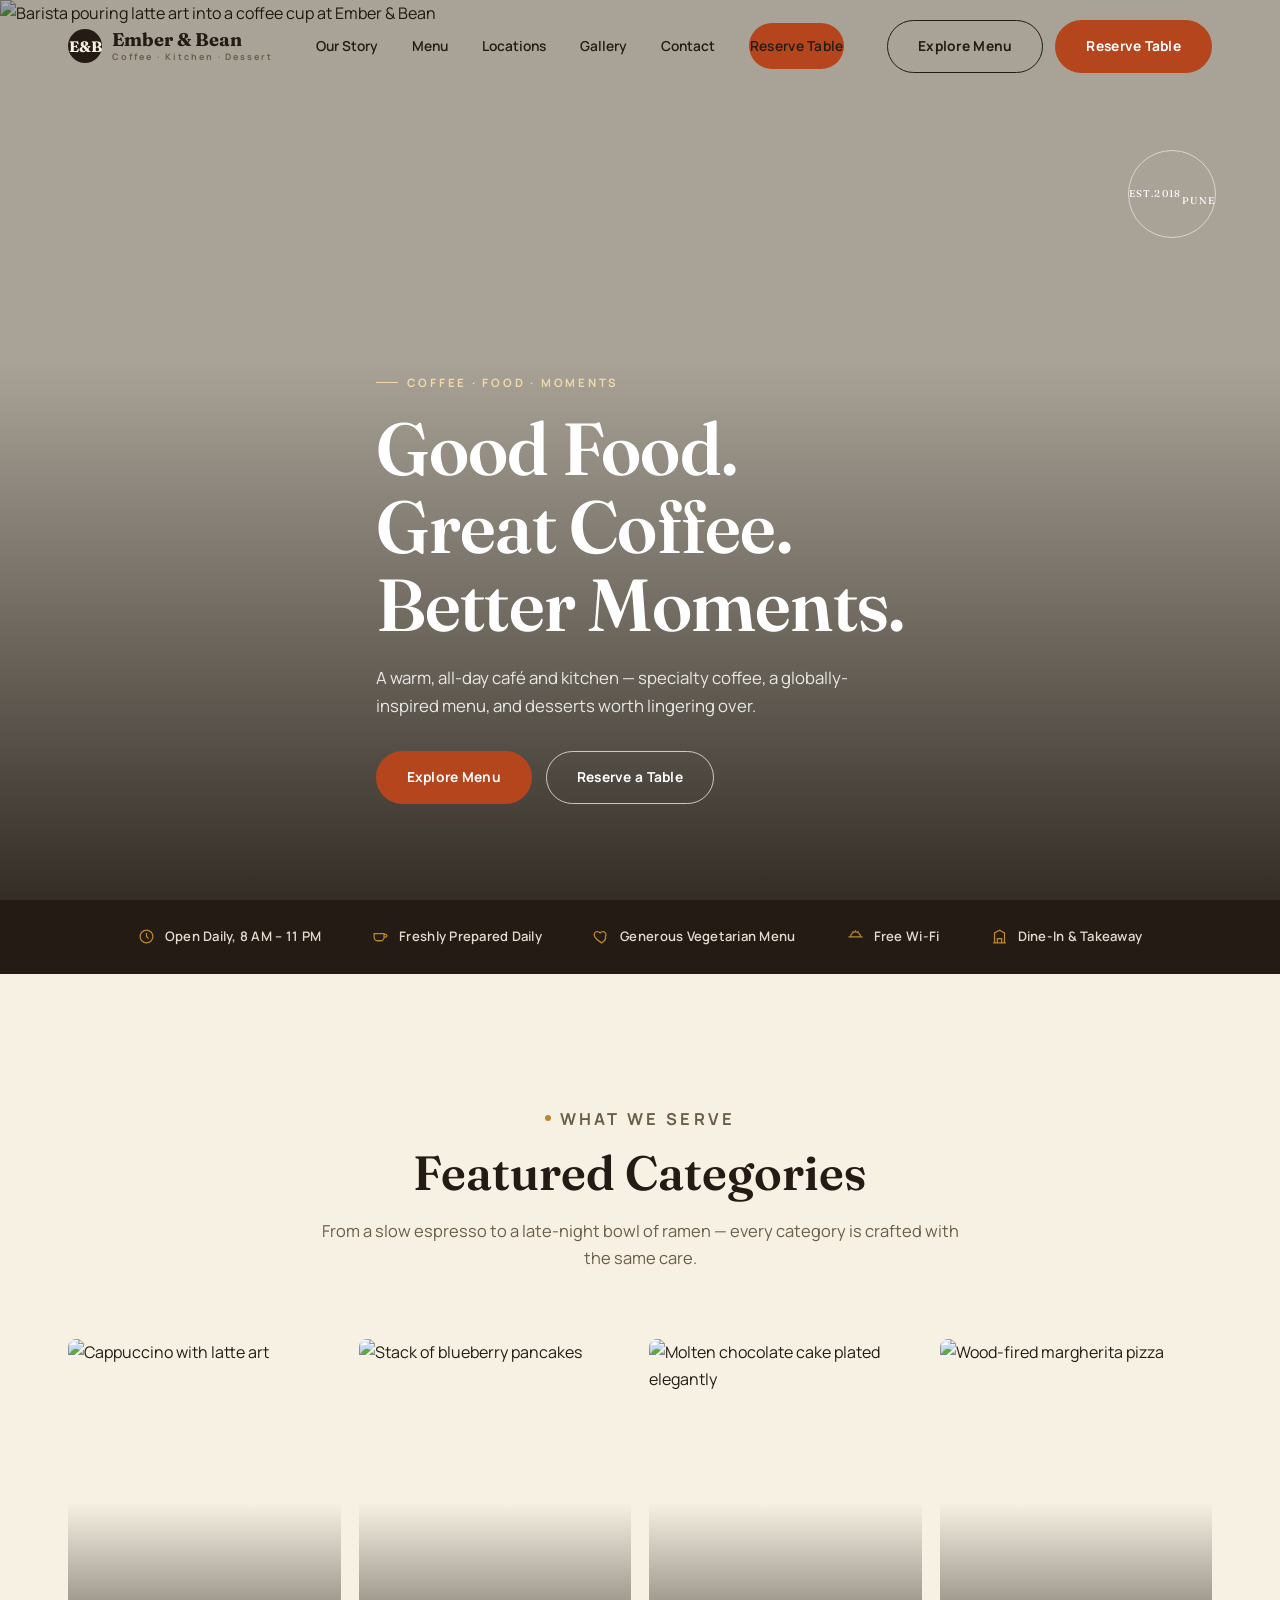
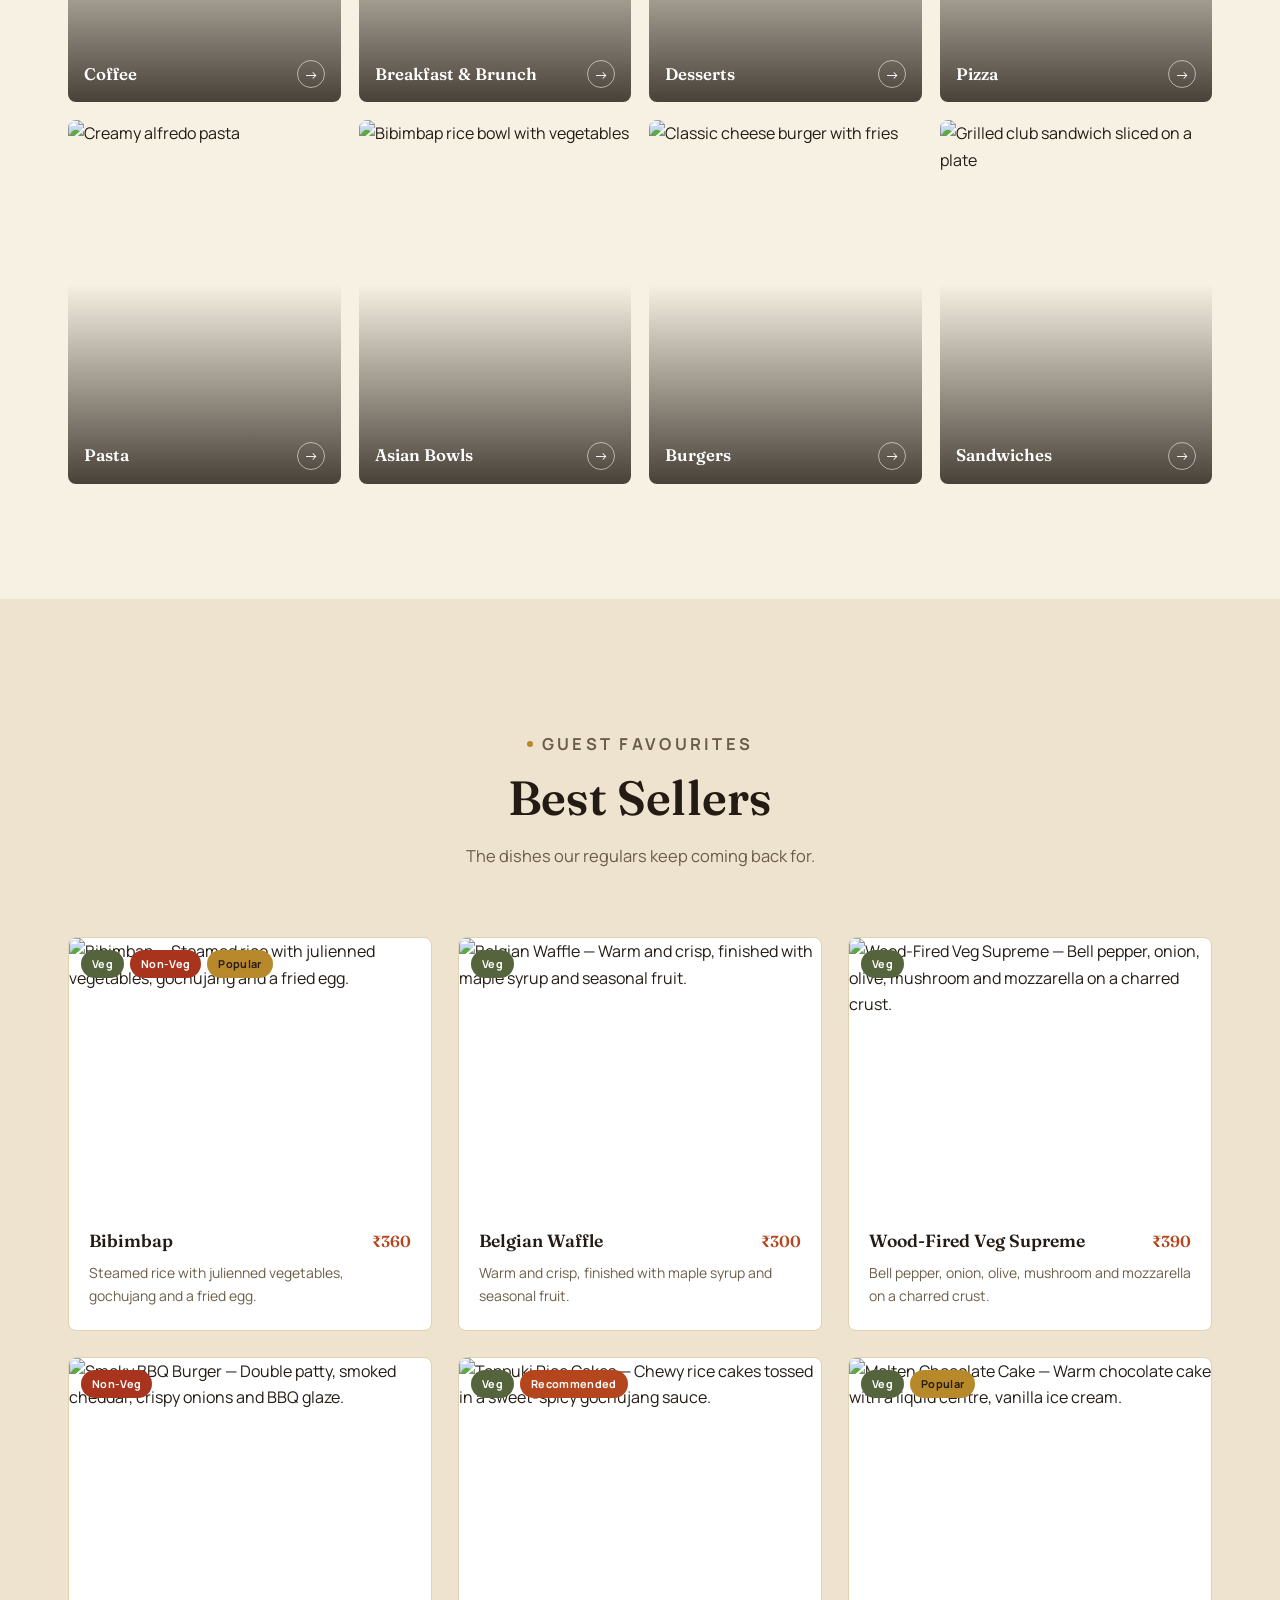
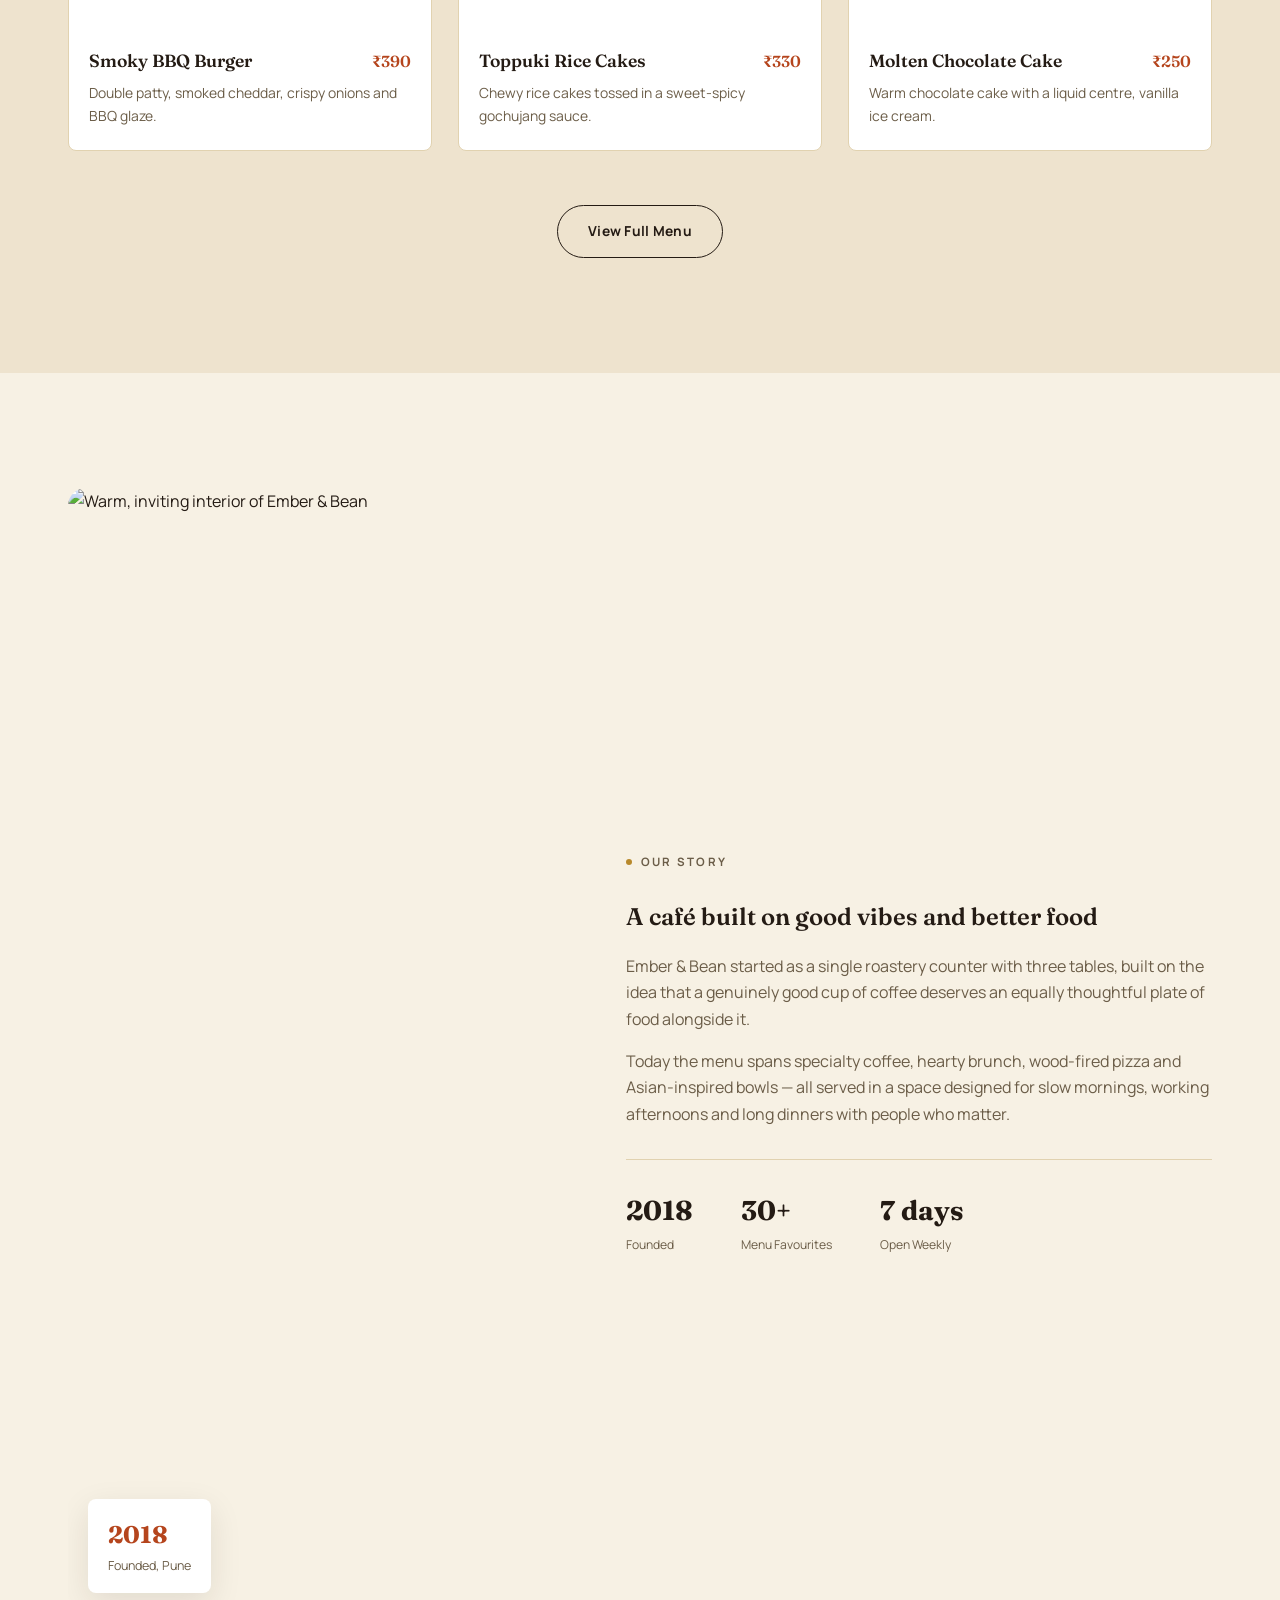
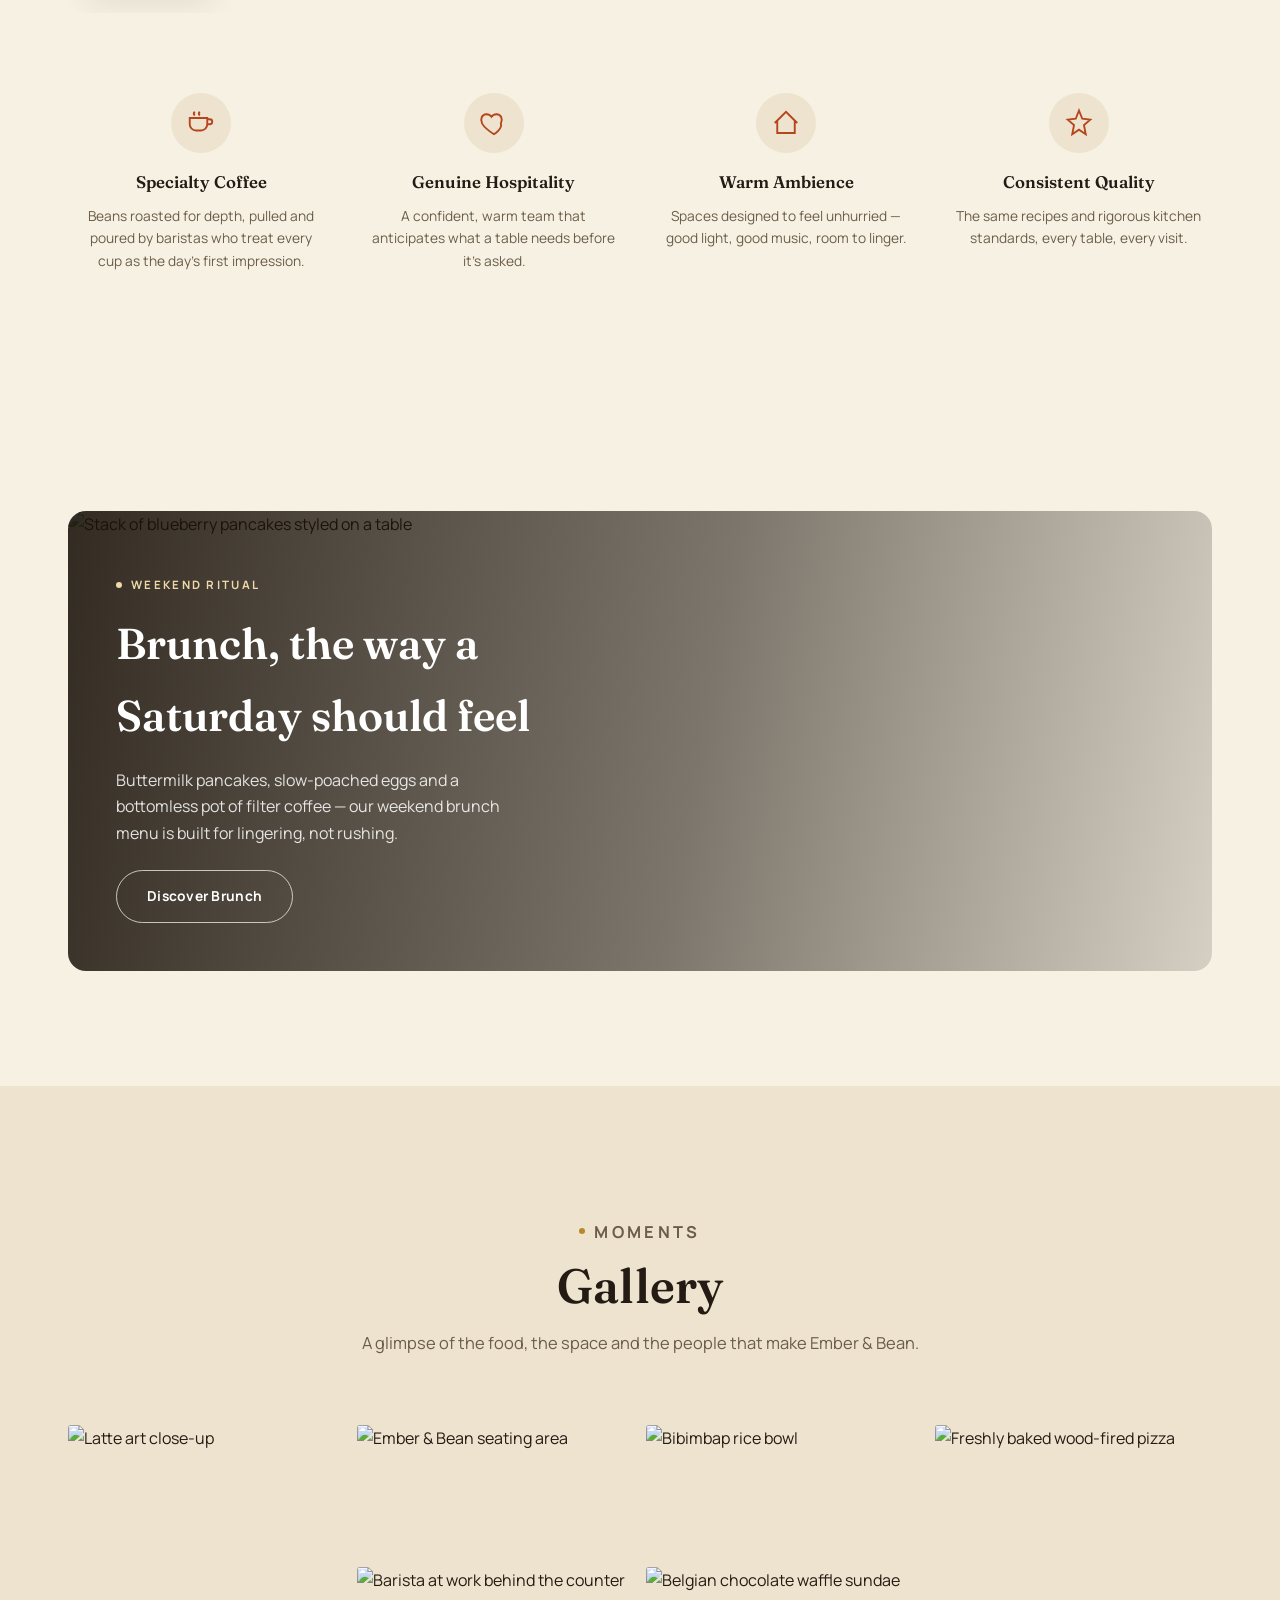
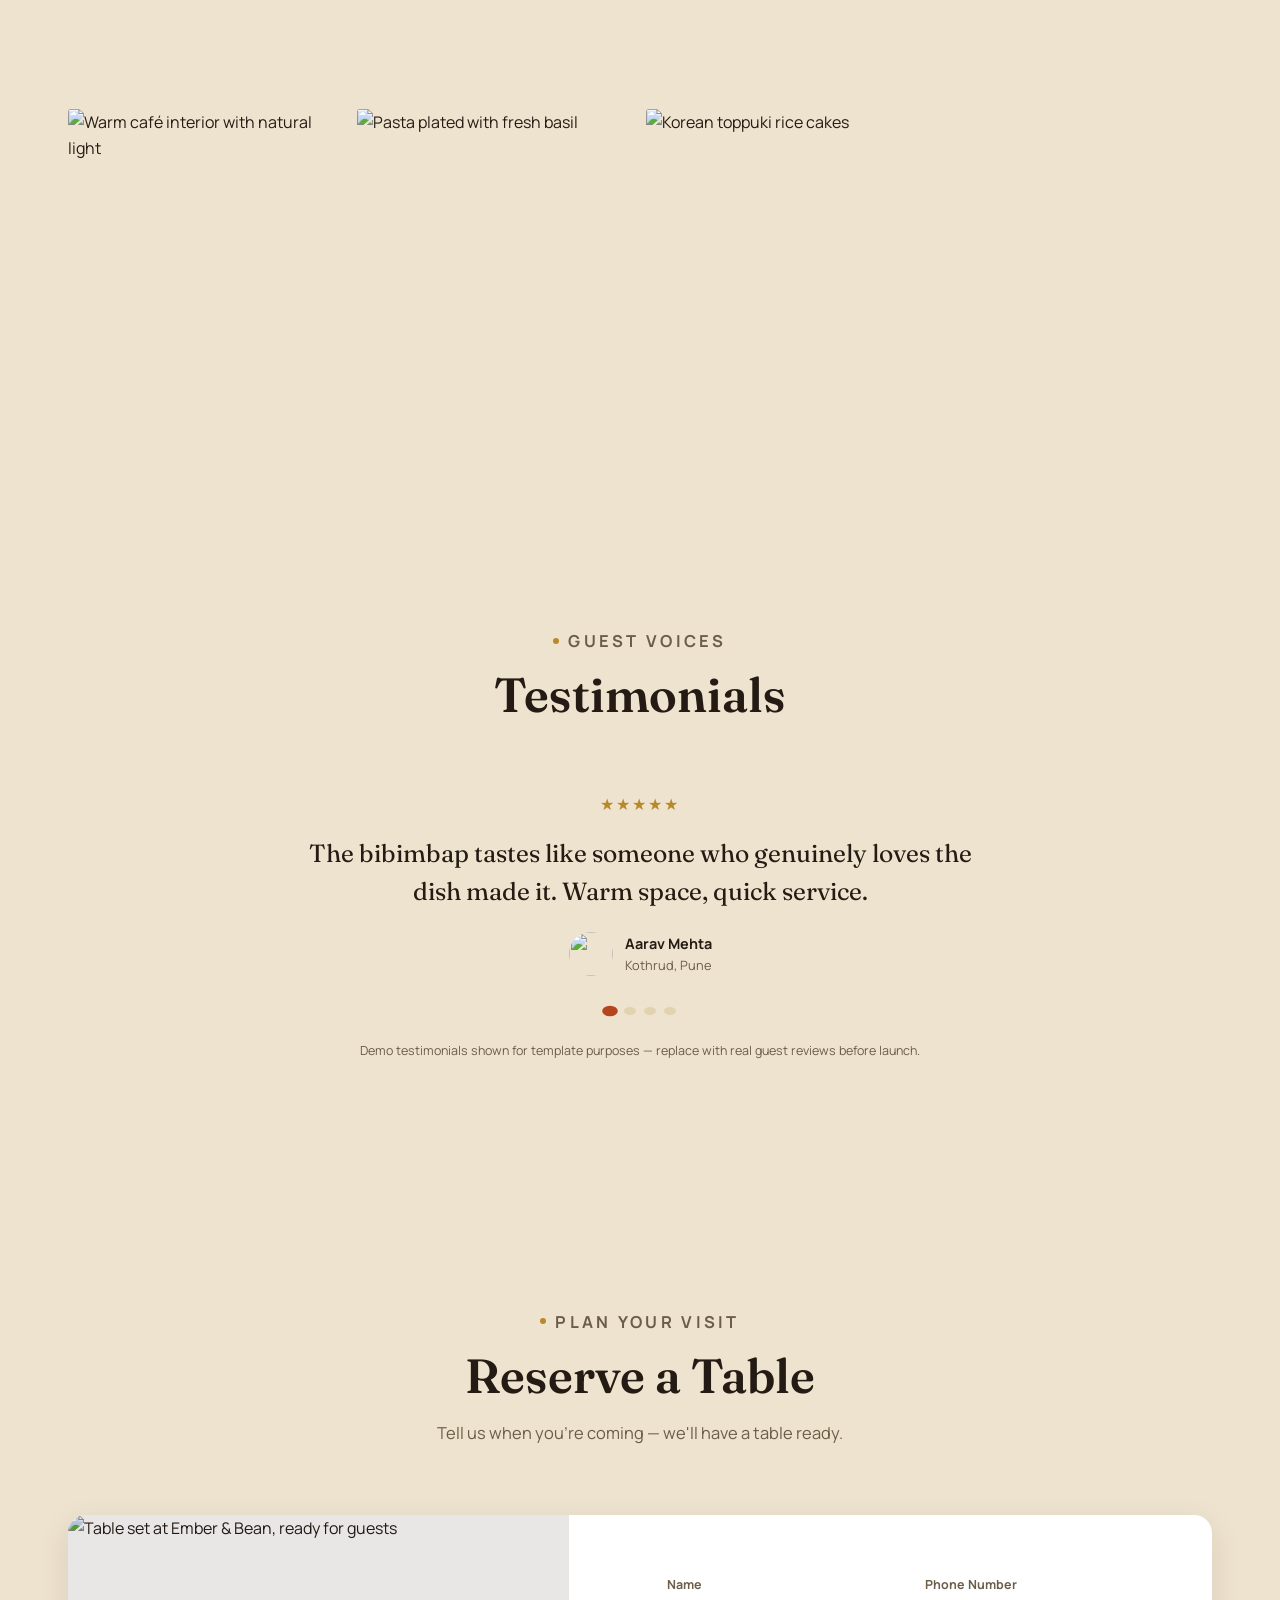
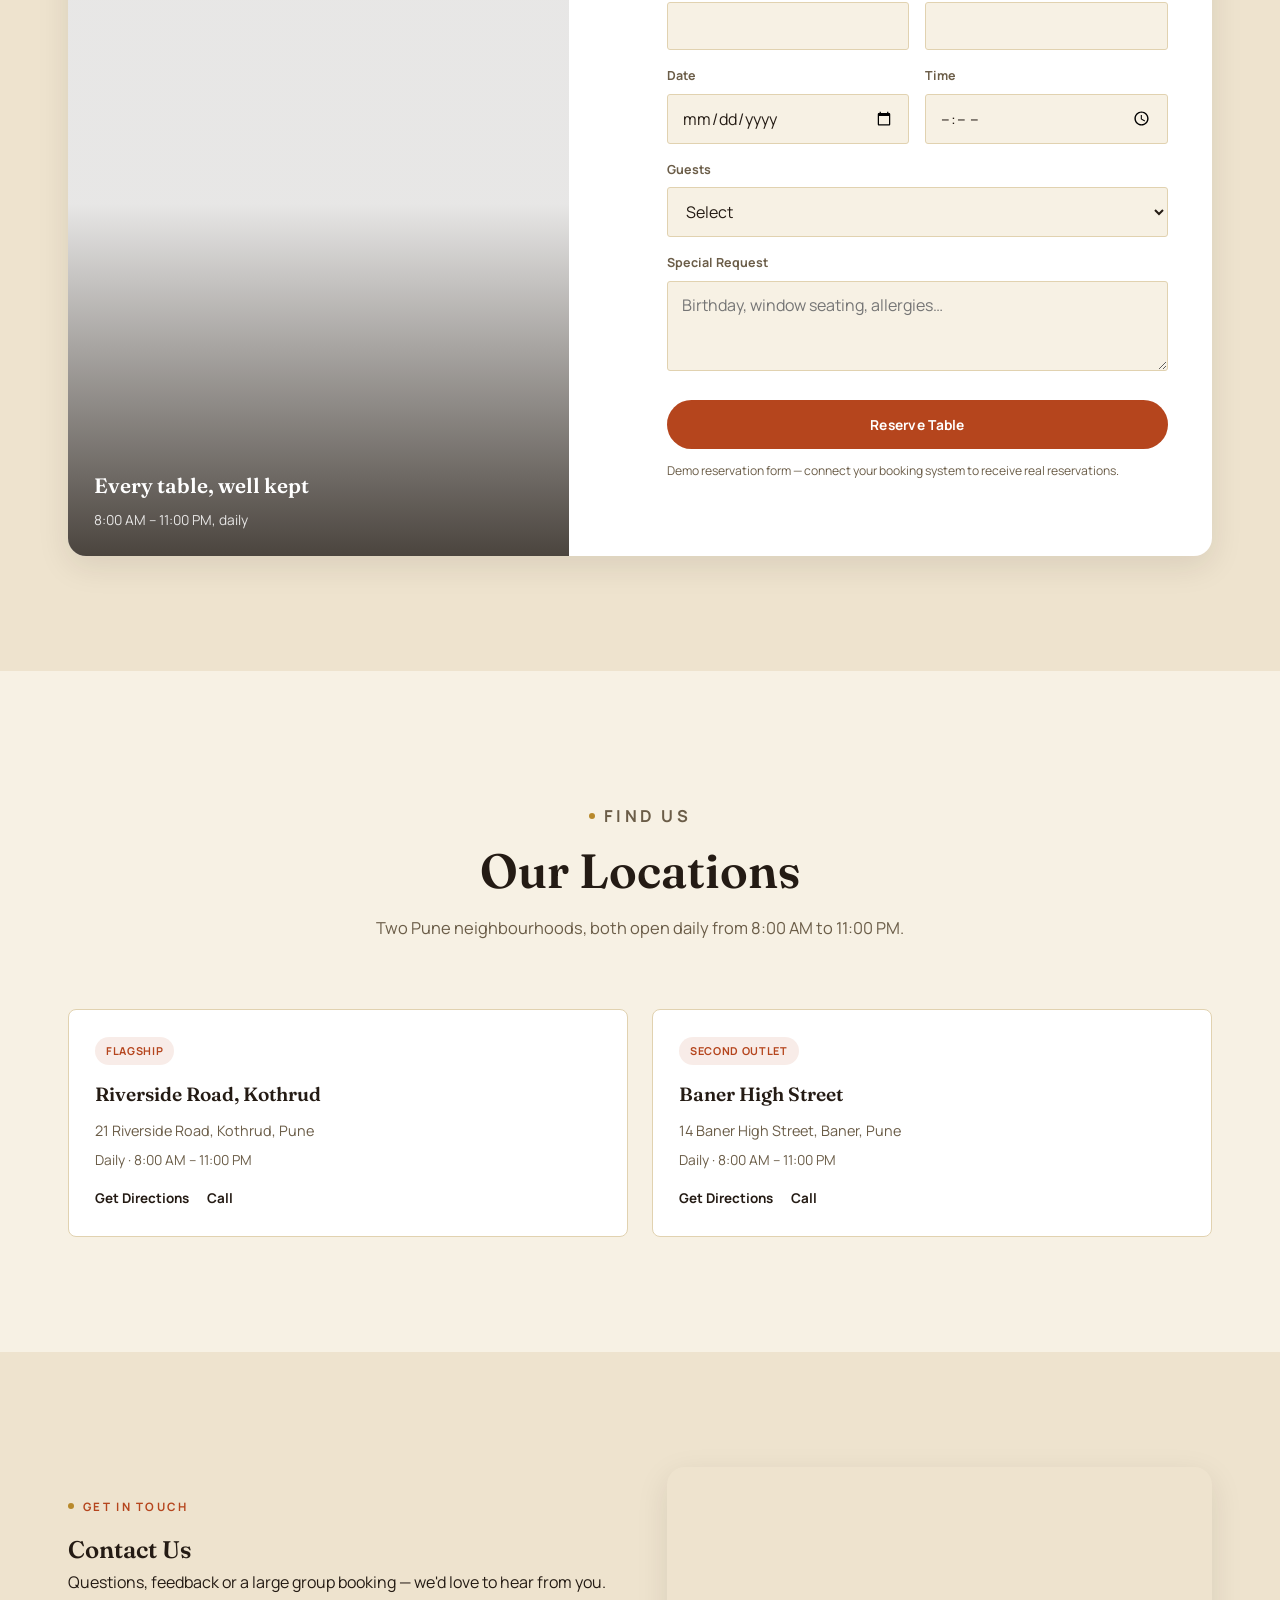
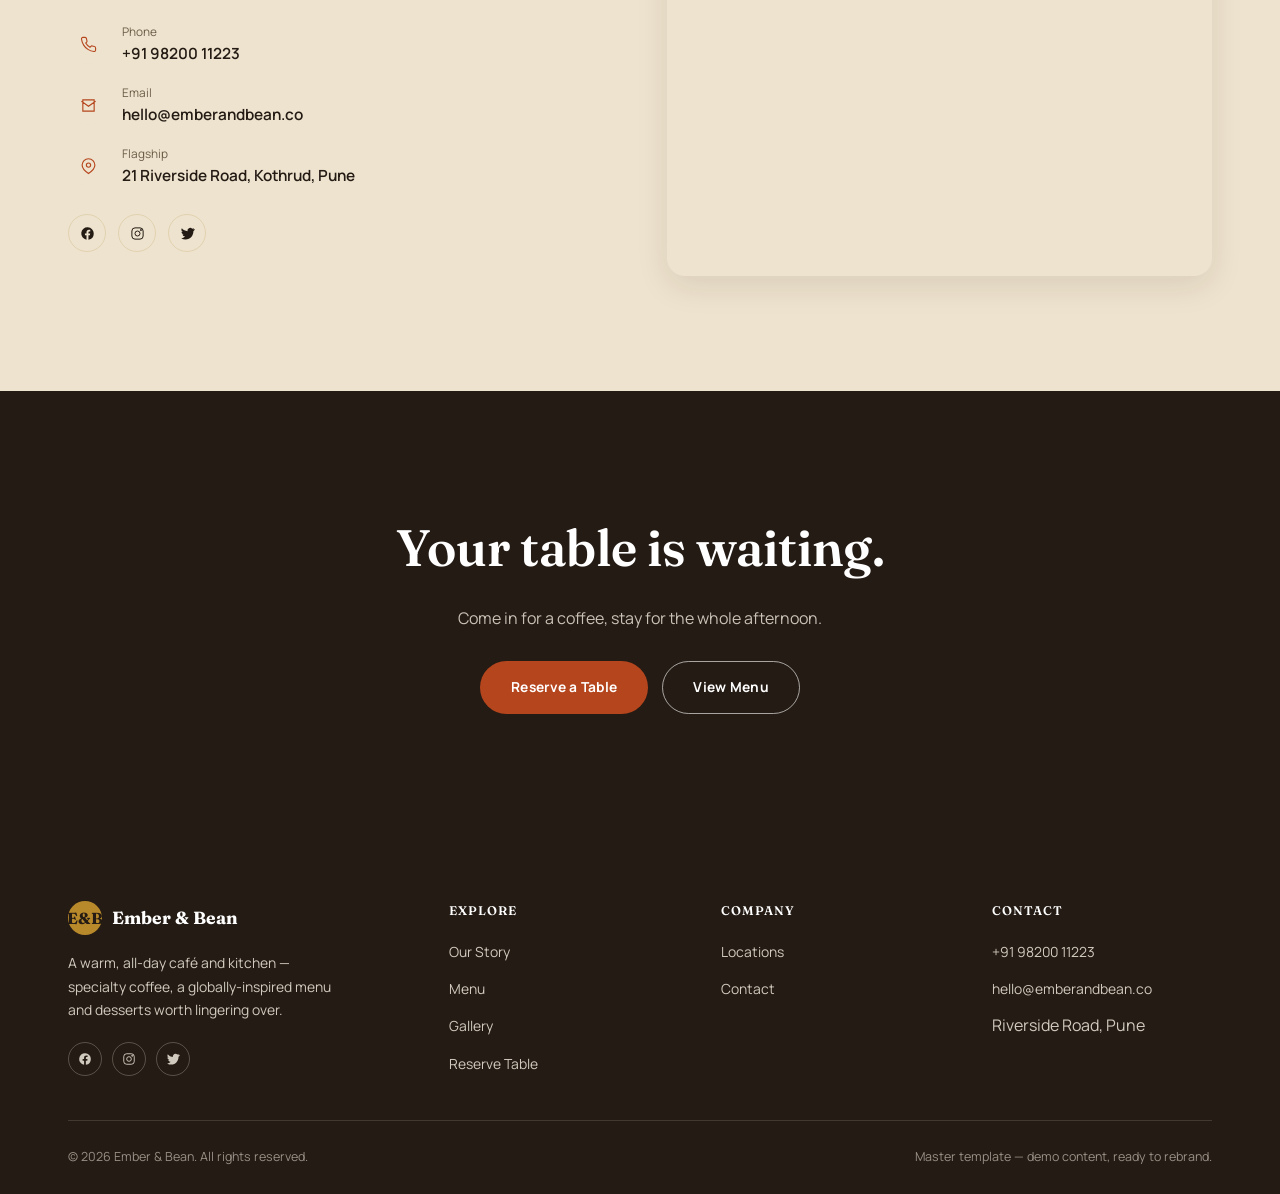
==== index.html @ 01232134 "Initial commit" ====
<!DOCTYPE html>
<html lang="en">
<head>
<meta charset="UTF-8">
<meta name="viewport" content="width=device-width, initial-scale=1.0">
<title>Ember & Bean — Coffee, Kitchen & Good Company</title>
<meta name="description" content="Ember & Bean is a warm, all-day café and kitchen — specialty coffee, a globally-inspired menu and desserts worth lingering over. Reserve a table today.">
<link rel="canonical" href="https://www.emberandbean.co/">

<!-- Open Graph -->
<meta property="og:type" content="restaurant.restaurant">
<meta property="og:title" content="Ember & Bean — Coffee, Kitchen & Good Company">
<meta property="og:description" content="Specialty coffee, an all-day kitchen menu and desserts worth lingering over. A warm, editorial café built for good company.">
<meta property="og:image" content="https://images.unsplash.com/photo-1509042239860-f550ce710b93?auto=format&fit=crop&w=1200&q=80">
<meta property="og:url" content="https://www.emberandbean.co/">

<!-- Twitter -->
<meta name="twitter:card" content="summary_large_image">
<meta name="twitter:title" content="Ember & Bean — Coffee, Kitchen & Good Company">
<meta name="twitter:description" content="Specialty coffee, an all-day kitchen menu and desserts worth lingering over.">
<meta name="twitter:image" content="https://images.unsplash.com/photo-1509042239860-f550ce710b93?auto=format&fit=crop&w=1200&q=80">

<meta name="theme-color" content="#241B14">
<link rel="icon" href="data:image/svg+xml,%3Csvg xmlns='http://www.w3.org/2000/svg' viewBox='0 0 64 64'%3E%3Ccircle cx='32' cy='32' r='32' fill='%23241B14'/%3E%3Ctext x='32' y='42' font-family='Georgia,serif' font-size='30' fill='%23F7F1E4' text-anchor='middle'%3EE%3C/text%3E%3C/svg%3E">

<link rel="preload" as="image" href="https://images.unsplash.com/photo-1509042239860-f550ce710b93?auto=format&fit=crop&w=1800&q=80" fetchpriority="high">
<link rel="preconnect" href="https://fonts.googleapis.com">
<link rel="preconnect" href="https://fonts.gstatic.com" crossorigin>
<link href="https://fonts.googleapis.com/css2?family=Fraunces:opsz,wght@9..144,500;9..144,600;9..144,700&family=Manrope:wght@400;500;600;700;800&display=swap" rel="stylesheet">
<link rel="stylesheet" href="style.css">

<script type="application/ld+json">
{
  "@context": "https://schema.org",
  "@type": "CafeOrCoffeeShop",
  "name": "Ember & Bean",
  "image": "https://images.unsplash.com/photo-1509042239860-f550ce710b93?auto=format&fit=crop&w=1200&q=80",
  "url": "https://www.emberandbean.co/",
  "servesCuisine": ["Cafe", "Italian", "Korean", "American"],
  "priceRange": "₹₹",
  "telephone": "+91 98200 11223",
  "email": "hello@emberandbean.co",
  "address": {
    "@type": "PostalAddress",
    "streetAddress": "21 Riverside Road, Kothrud",
    "addressLocality": "Pune",
    "addressRegion": "Maharashtra",
    "addressCountry": "IN"
  },
  "openingHoursSpecification": {
    "@type": "OpeningHoursSpecification",
    "dayOfWeek": ["Monday","Tuesday","Wednesday","Thursday","Friday","Saturday","Sunday"],
    "opens": "08:00",
    "closes": "23:00"
  },
  "sameAs": ["https://www.facebook.com/emberandbean", "https://www.instagram.com/emberandbean"]
}
</script>
</head>
<body>

<a class="skip-link" href="#main">Skip to content</a>

<!-- ============ Navbar ============ -->
<header class="navbar">
  <div class="container navbar-inner">
    <a href="index.html" class="navbar-logo" aria-label="Ember & Bean home">
      <span class="mark" aria-hidden="true">E&amp;B</span>
      <span class="word">Ember &amp; Bean<small>Coffee · Kitchen · Dessert</small></span>
    </a>
    <nav class="navbar-links" id="navLinks" aria-label="Primary">
      <a href="index.html#about">Our Story</a>
      <a href="menu.html">Menu</a>
      <a href="index.html#locations">Locations</a>
      <a href="index.html#gallery">Gallery</a>
      <a href="index.html#contact">Contact</a>
      <a href="index.html#reserve" class="btn btn--primary navbar-cta-mobile">Reserve Table</a>
    </nav>
    <div class="navbar-cta">
      <a href="menu.html" class="btn btn--outline">Explore Menu</a>
      <a href="index.html#reserve" class="btn btn--primary">Reserve Table</a>
    </div>
    <button class="nav-toggle" id="navToggle" aria-label="Toggle menu" aria-expanded="false" aria-controls="navLinks">
      <span></span><span></span><span></span>
    </button>
  </div>
</header>
<div class="nav-backdrop" id="navBackdrop"></div>

<main id="main">

  <!-- ============ Hero ============ -->
  <section class="hero" id="home" aria-label="Welcome">
    <div class="hero-media">
      <img src="https://images.unsplash.com/photo-1509042239860-f550ce710b93?auto=format&fit=crop&w=1800&q=80"
           alt="Barista pouring latte art into a coffee cup at Ember & Bean" fetchpriority="high" width="1800" height="1200">
    </div>
    <div class="hero-seal" aria-hidden="true">Est. <span data-cfg="founded">2018</span><br>Pune</div>
    <div class="container">
      <div class="hero-content">
        <p class="hero-eyebrow">Coffee · Food · Moments</p>
        <h1>Good Food.<br>Great Coffee.<br>Better Moments.</h1>
        <p class="hero-sub">A warm, all-day café and kitchen — specialty coffee, a globally-inspired menu, and desserts worth lingering over.</p>
        <div class="hero-actions">
          <a href="menu.html" class="btn btn--primary">Explore Menu</a>
          <a href="#reserve" class="btn btn--outline">Reserve a Table</a>
        </div>
      </div>
    </div>
  </section>

  <!-- ============ Trust Bar ============ -->
  <section class="trust-bar" aria-label="Highlights">
    <div class="container trust-list">
      <span class="trust-item"><svg width="17" height="17" viewBox="0 0 24 24" fill="none" stroke="currentColor" stroke-width="1.8"><circle cx="12" cy="12" r="9"/><path d="M12 7v5l3 3"/></svg>Open Daily, 8 AM – 11 PM</span>
      <span class="trust-item"><svg width="17" height="17" viewBox="0 0 24 24" fill="none" stroke="currentColor" stroke-width="1.8"><path d="M3 8h14v5a5 5 0 01-5 5H8a5 5 0 01-5-5V8zM17 9h2a2 2 0 010 4h-2"/></svg>Freshly Prepared Daily</span>
      <span class="trust-item"><svg width="17" height="17" viewBox="0 0 24 24" fill="none" stroke="currentColor" stroke-width="1.8"><path d="M12 21s-7-4.35-9.5-8.5C.7 8.9 2.3 5 6 5c2 0 3.3 1 4 2 .7-1 2-2 4-2 3.7 0 5.3 3.9 3.5 7.5C19 16.65 12 21 12 21z"/></svg>Generous Vegetarian Menu</span>
      <span class="trust-item"><svg width="17" height="17" viewBox="0 0 24 24" fill="none" stroke="currentColor" stroke-width="1.8"><path d="M5 12.5a7 7 0 0114 0M2 12.5h20M12 3v3M8 4.5l1 2.5M16 4.5l-1 2.5"/></svg>Free Wi-Fi</span>
      <span class="trust-item"><svg width="17" height="17" viewBox="0 0 24 24" fill="none" stroke="currentColor" stroke-width="1.8"><path d="M3 21h18M5 21V7l7-4 7 4v14M9 21v-6h6v6"/></svg>Dine-In &amp; Takeaway</span>
    </div>
  </section>

  <!-- ============ Featured Categories ============ -->
  <section class="section" id="categories" aria-labelledby="categories-head">
    <div class="container">
      <div class="section-head reveal">
        <p class="eyebrow">What We Serve</p>
        <h2 id="categories-head">Featured Categories</h2>
        <p>From a slow espresso to a late-night bowl of ramen — every category is crafted with the same care.</p>
      </div>
      <div class="cat-grid">
        <a class="cat-card reveal" href="menu.html?cat=coffee">
          <img src="https://images.unsplash.com/photo-1495474472287-4d71bcdd2085?auto=format&fit=crop&w=700&q=80" alt="Cappuccino with latte art" loading="lazy" width="700" height="933">
          <span class="cat-label"><span class="name">Coffee</span><span class="arrow">→</span></span>
        </a>
        <a class="cat-card reveal reveal-delay-1" href="menu.html?cat=breakfast">
          <img src="https://images.unsplash.com/photo-1650134973809-d8c3a2da59ba?auto=format&fit=crop&w=700&q=80" alt="Stack of blueberry pancakes" loading="lazy" width="700" height="933">
          <span class="cat-label"><span class="name">Breakfast &amp; Brunch</span><span class="arrow">→</span></span>
        </a>
        <a class="cat-card reveal reveal-delay-2" href="menu.html?cat=desserts">
          <img src="https://images.unsplash.com/photo-1488477181946-6428a0291777?auto=format&fit=crop&w=700&q=80" alt="Molten chocolate cake plated elegantly" loading="lazy" width="700" height="933">
          <span class="cat-label"><span class="name">Desserts</span><span class="arrow">→</span></span>
        </a>
        <a class="cat-card reveal reveal-delay-3" href="menu.html?cat=pizza">
          <img src="https://images.unsplash.com/photo-1513104890138-7c749659a591?auto=format&fit=crop&w=700&q=80" alt="Wood-fired margherita pizza" loading="lazy" width="700" height="933">
          <span class="cat-label"><span class="name">Pizza</span><span class="arrow">→</span></span>
        </a>
        <a class="cat-card reveal" href="menu.html?cat=pasta">
          <img src="https://images.unsplash.com/photo-1551183053-bf91a1d81141?auto=format&fit=crop&w=700&q=80" alt="Creamy alfredo pasta" loading="lazy" width="700" height="933">
          <span class="cat-label"><span class="name">Pasta</span><span class="arrow">→</span></span>
        </a>
        <a class="cat-card reveal reveal-delay-1" href="menu.html?cat=asian">
          <img src="https://images.unsplash.com/photo-1600891964092-4316c288032e?auto=format&fit=crop&w=700&q=80" alt="Bibimbap rice bowl with vegetables" loading="lazy" width="700" height="933">
          <span class="cat-label"><span class="name">Asian Bowls</span><span class="arrow">→</span></span>
        </a>
        <a class="cat-card reveal reveal-delay-2" href="menu.html?cat=burgers">
          <img src="https://images.unsplash.com/photo-1568901346375-23c9450c58cd?auto=format&fit=crop&w=700&q=80" alt="Classic cheese burger with fries" loading="lazy" width="700" height="933">
          <span class="cat-label"><span class="name">Burgers</span><span class="arrow">→</span></span>
        </a>
        <a class="cat-card reveal reveal-delay-3" href="menu.html?cat=sandwiches">
          <img src="https://images.unsplash.com/photo-1528735602780-2552fd46c7af?auto=format&fit=crop&w=700&q=80" alt="Grilled club sandwich sliced on a plate" loading="lazy" width="700" height="933">
          <span class="cat-label"><span class="name">Sandwiches</span><span class="arrow">→</span></span>
        </a>
      </div>
    </div>
  </section>

  <!-- ============ Best Sellers (rendered from menu-data.js) ============ -->
  <section class="section section--tint" id="bestsellers" aria-labelledby="best-head">
    <div class="container">
      <div class="section-head reveal">
        <p class="eyebrow">Guest Favourites</p>
        <h2 id="best-head">Best Sellers</h2>
        <p>The dishes our regulars keep coming back for.</p>
      </div>
      <div class="dish-grid" id="featuredDishes" aria-live="polite"></div>
      <div class="menu-preview-cta reveal">
        <a href="menu.html" class="btn btn--outline">View Full Menu</a>
      </div>
    </div>
  </section>

  <!-- ============ About ============ -->
  <section class="section" id="about" aria-labelledby="about-head">
    <div class="container">
      <div class="about-grid">
        <div class="about-media reveal">
          <img src="https://images.unsplash.com/photo-1521017432531-fbd92d768814?auto=format&fit=crop&w=900&q=80" alt="Warm, inviting interior of Ember & Bean" loading="lazy" width="900" height="1125">
          <div class="about-media-tag">
            <div class="year" data-cfg="founded">2018</div>
            <div class="caption">Founded, Pune</div>
          </div>
        </div>
        <div class="about-copy reveal reveal-delay-1">
          <p class="eyebrow">Our Story</p>
          <h2 id="about-head">A café built on good vibes and better food</h2>
          <p>Ember & Bean started as a single roastery counter with three tables, built on the idea that a genuinely good cup of coffee deserves an equally thoughtful plate of food alongside it.</p>
          <p>Today the menu spans specialty coffee, hearty brunch, wood-fired pizza and Asian-inspired bowls — all served in a space designed for slow mornings, working afternoons and long dinners with people who matter.</p>
          <div class="about-stats">
            <div><div class="num" data-cfg="founded">2018</div><div class="lab">Founded</div></div>
            <div><div class="num">30+</div><div class="lab">Menu Favourites</div></div>
            <div><div class="num">7 days</div><div class="lab">Open Weekly</div></div>
          </div>
        </div>
      </div>

      <div class="values-grid">
        <div class="value-card reveal">
          <div class="value-icon" aria-hidden="true">
            <svg width="30" height="30" viewBox="0 0 24 24" fill="none" stroke="#B5451D" stroke-width="1.5"><path d="M3 8h14v5a5 5 0 01-5 5H8a5 5 0 01-5-5V8zM17 9h2a2 2 0 010 4h-2M7 3c-1 1-1 2 0 3M11 3c-1 1-1 2 0 3"/></svg>
          </div>
          <h3>Specialty Coffee</h3>
          <p>Beans roasted for depth, pulled and poured by baristas who treat every cup as the day's first impression.</p>
        </div>
        <div class="value-card reveal reveal-delay-1">
          <div class="value-icon" aria-hidden="true">
            <svg width="30" height="30" viewBox="0 0 24 24" fill="none" stroke="#B5451D" stroke-width="1.5"><path d="M12 21s-7-4.35-9.5-8.5C.7 8.9 2.3 5 6 5c2 0 3.3 1 4 2 .7-1 2-2 4-2 3.7 0 5.3 3.9 3.5 7.5C19 16.65 12 21 12 21z"/></svg>
          </div>
          <h3>Genuine Hospitality</h3>
          <p>A confident, warm team that anticipates what a table needs before it's asked.</p>
        </div>
        <div class="value-card reveal reveal-delay-2">
          <div class="value-icon" aria-hidden="true">
            <svg width="30" height="30" viewBox="0 0 24 24" fill="none" stroke="#B5451D" stroke-width="1.5"><path d="M3 12l9-9 9 9M5 10v10h14V10"/></svg>
          </div>
          <h3>Warm Ambience</h3>
          <p>Spaces designed to feel unhurried — good light, good music, room to linger.</p>
        </div>
        <div class="value-card reveal reveal-delay-3">
          <div class="value-icon" aria-hidden="true">
            <svg width="30" height="30" viewBox="0 0 24 24" fill="none" stroke="#B5451D" stroke-width="1.5"><path d="M12 2l2.6 6.6L21 9.3l-5 4.4L17.4 21 12 17.3 6.6 21 8 13.7l-5-4.4 6.4-.7z"/></svg>
          </div>
          <h3>Consistent Quality</h3>
          <p>The same recipes and rigorous kitchen standards, every table, every visit.</p>
        </div>
      </div>
    </div>
  </section>

  <!-- ============ Signature Feature ============ -->
  <section class="section" id="signature" aria-labelledby="signature-head">
    <div class="container">
      <div class="signature reveal">
        <img src="https://images.unsplash.com/photo-1650134973809-d8c3a2da59ba?auto=format&fit=crop&w=1600&q=80" alt="Stack of blueberry pancakes styled on a table" loading="lazy" width="1600" height="900">
        <div class="signature-copy">
          <p class="eyebrow">Weekend Ritual</p>
          <h2 id="signature-head">Brunch, the way a Saturday should feel</h2>
          <p>Buttermilk pancakes, slow-poached eggs and a bottomless pot of filter coffee — our weekend brunch menu is built for lingering, not rushing.</p>
          <a href="menu.html?cat=breakfast" class="btn btn--outline">Discover Brunch</a>
        </div>
      </div>
    </div>
  </section>

  <!-- ============ Gallery ============ -->
  <section class="section section--tint" id="gallery" aria-labelledby="gallery-head">
    <div class="container">
      <div class="section-head reveal">
        <p class="eyebrow">Moments</p>
        <h2 id="gallery-head">Gallery</h2>
        <p>A glimpse of the food, the space and the people that make Ember & Bean.</p>
      </div>
      <div class="gallery-grid reveal">
        <div class="gallery-item"><img src="https://images.unsplash.com/photo-1495474472287-4d71bcdd2085?auto=format&fit=crop&w=500&q=80" data-full="https://images.unsplash.com/photo-1495474472287-4d71bcdd2085?auto=format&fit=crop&w=1400&q=85" alt="Latte art close-up" loading="lazy" width="500" height="500"></div>
        <div class="gallery-item"><img src="https://images.unsplash.com/photo-1554118811-1e0d58224f24?auto=format&fit=crop&w=500&q=80" data-full="https://images.unsplash.com/photo-1554118811-1e0d58224f24?auto=format&fit=crop&w=1400&q=85" alt="Ember & Bean seating area" loading="lazy" width="500" height="500"></div>
        <div class="gallery-item"><img src="https://images.unsplash.com/photo-1600891964092-4316c288032e?auto=format&fit=crop&w=500&q=80" data-full="https://images.unsplash.com/photo-1600891964092-4316c288032e?auto=format&fit=crop&w=1400&q=85" alt="Bibimbap rice bowl" loading="lazy" width="500" height="500"></div>
        <div class="gallery-item"><img src="https://images.unsplash.com/photo-1513104890138-7c749659a591?auto=format&fit=crop&w=500&q=80" data-full="https://images.unsplash.com/photo-1513104890138-7c749659a591?auto=format&fit=crop&w=1400&q=85" alt="Freshly baked wood-fired pizza" loading="lazy" width="500" height="500"></div>
        <div class="gallery-item"><img src="https://images.unsplash.com/photo-1442512595331-e89e73853f31?auto=format&fit=crop&w=500&q=80" data-full="https://images.unsplash.com/photo-1442512595331-e89e73853f31?auto=format&fit=crop&w=1400&q=85" alt="Barista at work behind the counter" loading="lazy" width="500" height="500"></div>
        <div class="gallery-item"><img src="https://images.unsplash.com/photo-1594007654729-407eedc4be65?auto=format&fit=crop&w=500&q=80" data-full="https://images.unsplash.com/photo-1594007654729-407eedc4be65?auto=format&fit=crop&w=1400&q=85" alt="Belgian chocolate waffle sundae" loading="lazy" width="500" height="500"></div>
        <div class="gallery-item"><img src="https://images.unsplash.com/photo-1521017432531-fbd92d768814?auto=format&fit=crop&w=500&q=80" data-full="https://images.unsplash.com/photo-1521017432531-fbd92d768814?auto=format&fit=crop&w=1400&q=85" alt="Warm café interior with natural light" loading="lazy" width="500" height="500"></div>
        <div class="gallery-item"><img src="https://images.unsplash.com/photo-1551183053-bf91a1d81141?auto=format&fit=crop&w=500&q=80" data-full="https://images.unsplash.com/photo-1551183053-bf91a1d81141?auto=format&fit=crop&w=1400&q=85" alt="Pasta plated with fresh basil" loading="lazy" width="500" height="500"></div>
        <div class="gallery-item"><img src="https://images.unsplash.com/photo-1585032226651-759a372437d3?auto=format&fit=crop&w=500&q=80" data-full="https://images.unsplash.com/photo-1585032226651-759a372437d3?auto=format&fit=crop&w=1400&q=85" alt="Korean toppuki rice cakes" loading="lazy" width="500" height="500"></div>
      </div>
    </div>
  </section>

  <!-- Lightbox -->
  <div class="lightbox" role="dialog" aria-modal="true" aria-label="Gallery image viewer">
    <button class="lightbox-nav lightbox-prev" aria-label="Previous image">‹</button>
    <img src="" alt="">
    <button class="lightbox-nav lightbox-next" aria-label="Next image">›</button>
    <button class="lightbox-close" aria-label="Close gallery viewer">×</button>
  </div>

  <!-- ============ Testimonials ============ -->
  <!-- Demo testimonials — replace with real guest reviews before launch. -->
  <section class="section testimonials-slider" id="testimonials" aria-labelledby="testi-head">
    <div class="container">
      <div class="section-head reveal">
        <p class="eyebrow">Guest Voices</p>
        <h2 id="testi-head">Testimonials</h2>
      </div>
      <div style="max-width:720px;margin:0 auto;overflow:hidden;">
        <div class="testi-track">
          <div class="testi-card">
            <div class="testi-stars" aria-label="5 out of 5 stars">★★★★★</div>
            <p class="testi-quote">The bibimbap tastes like someone who genuinely loves the dish made it. Warm space, quick service.</p>
            <div class="testi-person">
              <img src="https://randomuser.me/api/portraits/women/68.jpg" alt="" loading="lazy" width="44" height="44">
              <div><div class="name">Aarav Mehta</div><div class="loc">Kothrud, Pune</div></div>
            </div>
          </div>
          <div class="testi-card">
            <div class="testi-stars" aria-label="5 out of 5 stars">★★★★★</div>
            <p class="testi-quote">Our go-to for weekend brunch. The pancakes are worth the trip alone, and the coffee never disappoints.</p>
            <div class="testi-person">
              <img src="https://randomuser.me/api/portraits/men/32.jpg" alt="" loading="lazy" width="44" height="44">
              <div><div class="name">Kunal Shah</div><div class="loc">Baner, Pune</div></div>
            </div>
          </div>
          <div class="testi-card">
            <div class="testi-stars" aria-label="4 out of 5 stars">★★★★☆</div>
            <p class="testi-quote">Loved the ambience by the window — great for long conversations over pasta and coffee.</p>
            <div class="testi-person">
              <img src="https://randomuser.me/api/portraits/women/44.jpg" alt="" loading="lazy" width="44" height="44">
              <div><div class="name">Meera Joshi</div><div class="loc">Aundh, Pune</div></div>
            </div>
          </div>
          <div class="testi-card">
            <div class="testi-stars" aria-label="5 out of 5 stars">★★★★★</div>
            <p class="testi-quote">The wood-fired pizza is the best I've had in the city, and the staff remembered our order the second time.</p>
            <div class="testi-person">
              <img src="https://randomuser.me/api/portraits/men/56.jpg" alt="" loading="lazy" width="44" height="44">
              <div><div class="name">Rohan Deshpande</div><div class="loc">Kothrud, Pune</div></div>
            </div>
          </div>
        </div>
      </div>
      <div class="testi-dots"></div>
      <p class="testi-note">Demo testimonials shown for template purposes — replace with real guest reviews before launch.</p>
    </div>
  </section>

  <!-- ============ Reserve Table ============ -->
  <section class="section section--tint" id="reserve" aria-labelledby="reserve-head">
    <div class="container">
      <div class="section-head reveal">
        <p class="eyebrow">Plan Your Visit</p>
        <h2 id="reserve-head">Reserve a Table</h2>
        <p>Tell us when you're coming — we'll have a table ready.</p>
      </div>
      <div class="reserve-wrap reveal">
        <div class="reserve-media">
          <img src="https://images.unsplash.com/photo-1554118811-1e0d58224f24?auto=format&fit=crop&w=900&q=80" alt="Table set at Ember & Bean, ready for guests" loading="lazy" width="900" height="700">
          <div class="reserve-media-copy">
            <h3>Every table, well kept</h3>
            <p><span data-cfg="openingHours">8:00 AM – 11:00 PM, daily</span></p>
          </div>
        </div>
        <form class="reserve-form" id="reserveForm">
          <div class="form-row">
            <div class="field">
              <label for="resName">Name</label>
              <input type="text" id="resName" name="name" required autocomplete="name">
            </div>
            <div class="field">
              <label for="resPhone">Phone Number</label>
              <input type="tel" id="resPhone" name="phone" required autocomplete="tel">
            </div>
          </div>
          <div class="form-row">
            <div class="field">
              <label for="resDate">Date</label>
              <input type="date" id="resDate" name="date" required>
            </div>
            <div class="field">
              <label for="resTime">Time</label>
              <input type="time" id="resTime" name="time" required>
            </div>
          </div>
          <div class="field">
            <label for="resGuests">Guests</label>
            <select id="resGuests" name="guests" required>
              <option value="">Select</option>
              <option>1</option><option>2</option><option>3</option><option>4</option>
              <option>5</option><option>6</option><option>7+</option>
            </select>
          </div>
          <div class="field">
            <label for="resNote">Special Request</label>
            <textarea id="resNote" name="note" placeholder="Birthday, window seating, allergies…"></textarea>
          </div>
          <button type="submit" class="btn btn--primary btn--full">Reserve Table</button>
          <p class="form-note">Demo reservation form — connect your booking system to receive real reservations.</p>
          <p class="form-msg" role="status"></p>
        </form>
      </div>
    </div>
  </section>

  <!-- ============ Locations ============ -->
  <section class="section" id="locations" aria-labelledby="loc-head">
    <div class="container">
      <div class="section-head reveal">
        <p class="eyebrow">Find Us</p>
        <h2 id="loc-head">Our Locations</h2>
        <p>Two Pune neighbourhoods, both open daily from 8:00 AM to 11:00 PM.</p>
      </div>
      <div class="loc-grid">
        <div class="loc-card reveal">
          <span class="loc-tag">Flagship</span>
          <h3>Riverside Road, Kothrud</h3>
          <p class="addr">21 Riverside Road, Kothrud, Pune</p>
          <p class="hrs">Daily · 8:00 AM – 11:00 PM</p>
          <div class="loc-actions">
            <a href="https://www.google.com/maps/search/?api=1&query=21+Riverside+Road+Kothrud+Pune" target="_blank" rel="noopener">Get Directions</a>
            <a href="tel:+919820011223">Call</a>
          </div>
        </div>
        <div class="loc-card reveal reveal-delay-1">
          <span class="loc-tag">Second Outlet</span>
          <h3>Baner High Street</h3>
          <p class="addr">14 Baner High Street, Baner, Pune</p>
          <p class="hrs">Daily · 8:00 AM – 11:00 PM</p>
          <div class="loc-actions">
            <a href="https://www.google.com/maps/search/?api=1&query=Baner+High+Street+Pune" target="_blank" rel="noopener">Get Directions</a>
            <a href="tel:+919820011223">Call</a>
          </div>
        </div>
      </div>
    </div>
  </section>

  <!-- ============ Contact ============ -->
  <section class="section section--tint" id="contact" aria-labelledby="contact-head">
    <div class="container">
      <div class="contact-grid">
        <div class="contact-info reveal">
          <p class="eyebrow">Get In Touch</p>
          <h2 id="contact-head">Contact Us</h2>
          <p>Questions, feedback or a large group booking — we'd love to hear from you.</p>
          <ul class="contact-list">
            <li>
              <span class="contact-icon" aria-hidden="true">
                <svg width="17" height="17" viewBox="0 0 24 24" fill="none" stroke="currentColor" stroke-width="1.6"><path d="M22 16.92v3a2 2 0 01-2.18 2 19.79 19.79 0 01-8.63-3.07 19.5 19.5 0 01-6-6 19.79 19.79 0 01-3.07-8.67A2 2 0 014.11 2h3a2 2 0 012 1.72c.127.96.361 1.903.7 2.81a2 2 0 01-.45 2.11L8.09 9.91a16 16 0 006 6l1.27-1.27a2 2 0 012.11-.45c.907.339 1.85.573 2.81.7A2 2 0 0122 16.92z"/></svg>
              </span>
              <div><div class="lab">Phone</div><div class="val"><a href="tel:+919820011223" data-cfg="phoneDisplay">+91 98200 11223</a></div></div>
            </li>
            <li>
              <span class="contact-icon" aria-hidden="true">
                <svg width="17" height="17" viewBox="0 0 24 24" fill="none" stroke="currentColor" stroke-width="1.6"><path d="M4 4h16v16H4V4zM22 6l-10 7L2 6"/></svg>
              </span>
              <div><div class="lab">Email</div><div class="val"><a href="mailto:hello@emberandbean.co" data-cfg="email">hello@emberandbean.co</a></div></div>
            </li>
            <li>
              <span class="contact-icon" aria-hidden="true">
                <svg width="17" height="17" viewBox="0 0 24 24" fill="none" stroke="currentColor" stroke-width="1.6"><path d="M21 10c0 6-9 12-9 12S3 16 3 10a9 9 0 0118 0z"/><circle cx="12" cy="10" r="3"/></svg>
              </span>
              <div><div class="lab">Flagship</div><div class="val" data-cfg="address">21 Riverside Road, Kothrud, Pune</div></div>
            </li>
          </ul>
          <div class="social-row">
            <a href="#" aria-label="Ember & Bean on Facebook"><svg width="15" height="15" viewBox="0 0 24 24" fill="currentColor"><path d="M22 12a10 10 0 10-11.6 9.9v-7H7.9V12h2.5V9.8c0-2.5 1.5-3.9 3.8-3.9 1.1 0 2.2.2 2.2.2v2.5h-1.3c-1.2 0-1.6.8-1.6 1.6V12h2.8l-.4 2.9h-2.4v7A10 10 0 0022 12z"/></svg></a>
            <a href="#" aria-label="Ember & Bean on Instagram"><svg width="15" height="15" viewBox="0 0 24 24" fill="none" stroke="currentColor" stroke-width="1.6"><rect x="3" y="3" width="18" height="18" rx="5"/><circle cx="12" cy="12" r="4"/><circle cx="17.5" cy="6.5" r="1"/></svg></a>
            <a href="#" aria-label="Ember & Bean on Twitter"><svg width="15" height="15" viewBox="0 0 24 24" fill="currentColor"><path d="M23 4.9c-.8.4-1.7.6-2.6.8a4.4 4.4 0 002-2.5c-.9.5-1.9.9-2.9 1.1a4.4 4.4 0 00-7.5 4c-3.6-.2-6.9-1.9-9-4.6a4.4 4.4 0 001.4 5.9c-.7 0-1.4-.2-2-.6v.1c0 2.1 1.5 3.9 3.5 4.3-.6.2-1.3.2-2 .1.6 1.8 2.2 3.1 4.2 3.1A8.9 8.9 0 012 19.6a12.5 12.5 0 006.8 2c8.1 0 12.6-6.9 12.6-12.8v-.6c.9-.6 1.6-1.4 2.2-2.3z"/></svg></a>
          </div>
        </div>
        <div class="contact-map reveal reveal-delay-1">
          <iframe
            src="https://www.google.com/maps?q=Kothrud,Pune,Maharashtra&output=embed"
            title="Ember & Bean location map" loading="lazy" referrerpolicy="no-referrer-when-downgrade"></iframe>
        </div>
      </div>
    </div>
  </section>

  <!-- ============ Final CTA ============ -->
  <section class="section final-cta" aria-labelledby="cta-head">
    <div class="container reveal">
      <h2 id="cta-head">Your table is waiting.</h2>
      <p>Come in for a coffee, stay for the whole afternoon.</p>
      <div class="cta-actions">
        <a href="#reserve" class="btn btn--primary">Reserve a Table</a>
        <a href="menu.html" class="btn btn--outline">View Menu</a>
      </div>
    </div>
  </section>

</main>

<!-- ============ Footer ============ -->
<footer class="footer">
  <div class="container">
    <div class="footer-top">
      <div class="footer-brand">
        <a href="index.html" class="footer-logo" aria-label="Ember & Bean home">
          <span class="mark" aria-hidden="true">E&amp;B</span>
          <span class="word">Ember &amp; Bean</span>
        </a>
        <p class="footer-about">A warm, all-day café and kitchen — specialty coffee, a globally-inspired menu and desserts worth lingering over.</p>
        <div class="footer-social">
          <a href="#" aria-label="Facebook"><svg width="14" height="14" viewBox="0 0 24 24" fill="currentColor"><path d="M22 12a10 10 0 10-11.6 9.9v-7H7.9V12h2.5V9.8c0-2.5 1.5-3.9 3.8-3.9 1.1 0 2.2.2 2.2.2v2.5h-1.3c-1.2 0-1.6.8-1.6 1.6V12h2.8l-.4 2.9h-2.4v7A10 10 0 0022 12z"/></svg></a>
          <a href="#" aria-label="Instagram"><svg width="14" height="14" viewBox="0 0 24 24" fill="none" stroke="currentColor" stroke-width="1.6"><rect x="3" y="3" width="18" height="18" rx="5"/><circle cx="12" cy="12" r="4"/><circle cx="17.5" cy="6.5" r="1"/></svg></a>
          <a href="#" aria-label="Twitter"><svg width="14" height="14" viewBox="0 0 24 24" fill="currentColor"><path d="M23 4.9c-.8.4-1.7.6-2.6.8a4.4 4.4 0 002-2.5c-.9.5-1.9.9-2.9 1.1a4.4 4.4 0 00-7.5 4c-3.6-.2-6.9-1.9-9-4.6a4.4 4.4 0 001.4 5.9c-.7 0-1.4-.2-2-.6v.1c0 2.1 1.5 3.9 3.5 4.3-.6.2-1.3.2-2 .1.6 1.8 2.2 3.1 4.2 3.1A8.9 8.9 0 012 19.6a12.5 12.5 0 006.8 2c8.1 0 12.6-6.9 12.6-12.8v-.6c.9-.6 1.6-1.4 2.2-2.3z"/></svg></a>
        </div>
      </div>
      <div class="footer-col">
        <h4>Explore</h4>
        <ul>
          <li><a href="index.html#about">Our Story</a></li>
          <li><a href="menu.html">Menu</a></li>
          <li><a href="index.html#gallery">Gallery</a></li>
          <li><a href="index.html#reserve">Reserve Table</a></li>
        </ul>
      </div>
      <div class="footer-col">
        <h4>Company</h4>
        <ul>
          <li><a href="index.html#locations">Locations</a></li>
          <li><a href="index.html#contact">Contact</a></li>
        </ul>
      </div>
      <div class="footer-col">
        <h4>Contact</h4>
        <ul>
          <li><a href="tel:+919820011223" data-cfg="phoneDisplay">+91 98200 11223</a></li>
          <li><a href="mailto:hello@emberandbean.co" data-cfg="email">hello@emberandbean.co</a></li>
          <li><span data-cfg="addressShort">Riverside Road, Pune</span></li>
        </ul>
      </div>
    </div>
    <div class="footer-bottom">
      <span>© <span class="js-year">2026</span> <span data-cfg="businessName">Ember &amp; Bean</span>. All rights reserved.</span>
      <span>Master template — demo content, ready to rebrand.</span>
    </div>
  </div>
</footer>

<script src="menu-data.js"></script>
<script src="main.js"></script>
</body>
</html>
---- style.css ----
/* ==========================================================================
   EMBER & BEAN — Core Stylesheet
   A reusable premium café / restaurant design system.
   Sections: Tokens / Reset / Layout / Components / Sections / Motion / Responsive
   ========================================================================== */

/* ---------- Design Tokens ---------- */
:root{
  /* Brand palette */
  --color-ink:          #241B14; /* Espresso ink        */
  --color-ember:        #B5451D; /* Burnt ember (primary)*/
  --color-ember-dark:   #8C3414; /* Deep ember (hover)   */
  --color-gold:         #B8892B; /* Aged brass (accent)  */
  --color-olive:        #55643D; /* Herb olive (veg)     */
  --color-bg:           #F7F1E4; /* Warm parchment       */
  --color-bg-section:   #EEE3CE; /* Toasted beige        */
  --color-surface:      #FFFFFF;
  --color-line:         #E1D2B0;
  --color-text:         #241B14;
  --color-text-soft:    #6B5D48;
  --color-danger:       #A8341E;

  /* Aliases used across components */
  --color-primary: var(--color-ember);
  --color-accent:  var(--color-gold);
  --color-success: var(--color-olive);

  /* Elevation / overlay */
  --overlay-dark: rgba(24,16,8,0.58);
  --shadow-soft:  0 10px 32px rgba(36,27,20,0.10);
  --shadow-lift:  0 20px 46px rgba(36,27,20,0.16);

  /* Type */
  --font-display: 'Fraunces', 'Iowan Old Style', 'Georgia', serif;
  --font-body: 'Manrope', 'Segoe UI', sans-serif;

  /* Rhythm */
  --section-pad: clamp(64px, 9vw, 136px);
  --container-w: 1240px;
  --radius-sm: 3px;
  --radius-md: 8px;
  --radius-lg: 18px;

  /* Motion */
  --ease: cubic-bezier(.22,.61,.36,1);
  --dur-fast: .22s;
  --dur-med: .55s;
  --dur-slow: .85s;
}

/* ---------- Reset ---------- */
*, *::before, *::after{ box-sizing: border-box; }
html{ scroll-behavior: smooth; }
body{
  margin:0;
  background: var(--color-bg);
  color: var(--color-text);
  font-family: var(--font-body);
  font-size: 16px;
  line-height: 1.65;
  -webkit-font-smoothing: antialiased;
  overflow-x: hidden;
}
img{ max-width:100%; display:block; }
a{ color: inherit; text-decoration: none; }
ul{ list-style: none; margin:0; padding:0; }
button{ font-family: inherit; cursor:pointer; background:none; border:none; }
input, select, textarea{ font-family: inherit; font-size: 1rem; color: inherit; }
h1,h2,h3,h4{ font-family: var(--font-display); font-weight:600; margin:0; color: var(--color-ink); }
p{ margin:0; }

@media (prefers-reduced-motion: reduce){
  *{ animation-duration: 0.001ms !important; animation-iteration-count: 1 !important; transition-duration: 0.001ms !important; scroll-behavior: auto !important; }
}

a:focus-visible, button:focus-visible, input:focus-visible, textarea:focus-visible, select:focus-visible{
  outline: 2px solid var(--color-ember);
  outline-offset: 3px;
  border-radius: 2px;
}

.skip-link{
  position:absolute; left:-999px; top:0; background:var(--color-ink); color:#fff;
  padding:12px 20px; z-index:1000; border-radius:0 0 6px 0;
}
.skip-link:focus{ left:0; }

/* ---------- Layout helpers ---------- */
.container{
  max-width: var(--container-w);
  margin: 0 auto;
  padding: 0 clamp(20px, 5vw, 48px);
}
.section{ padding: var(--section-pad) 0; }
.section--tint{ background: var(--color-bg-section); }
.section-head{
  text-align:center;
  max-width: 640px;
  margin: 0 auto clamp(38px,6vw,68px);
}
.eyebrow{
  display:inline-flex; align-items:center; gap:9px;
  font-family: var(--font-body);
  font-size: 0.72rem;
  letter-spacing: 0.2em;
  text-transform: uppercase;
  color: var(--color-ember);
  font-weight: 700;
  margin-bottom: 14px;
}
.eyebrow::before{
  content:"";
  width: 6px; height: 6px;
  border-radius: 50%;
  background: var(--color-gold);
}
.section-head h2{
  font-size: clamp(2.05rem, 4vw, 3rem);
  line-height: 1.14;
}
.section-head p{
  margin-top: 16px;
  color: var(--color-text-soft);
  font-size: 1.03rem;
}

/* Reveal-on-scroll */
.reveal{ opacity:0; transform: translateY(22px); transition: opacity var(--dur-slow) var(--ease), transform var(--dur-slow) var(--ease); }
.reveal.is-visible{ opacity:1; transform:none; }
.reveal-delay-1{ transition-delay:.1s; }
.reveal-delay-2{ transition-delay:.2s; }
.reveal-delay-3{ transition-delay:.3s; }

/* ---------- Buttons ---------- */
.btn{
  display:inline-flex; align-items:center; justify-content:center; gap:8px;
  padding: 14px 30px;
  font-size: 0.86rem;
  font-weight: 700;
  letter-spacing: 0.02em;
  border-radius: 999px;
  border: 1px solid transparent;
  transition: background var(--dur-fast) var(--ease), color var(--dur-fast) var(--ease), border-color var(--dur-fast) var(--ease), transform var(--dur-fast) var(--ease);
  min-height: 46px;
}
.btn--primary{ background: var(--color-ember); color:#fff; }
.btn--primary:hover{ background: var(--color-ember-dark); transform: translateY(-1px); }
.btn--outline{ border-color: var(--color-ink); color: var(--color-ink); }
.btn--outline:hover{ background: var(--color-ink); color:#fff; }
.btn--dark{ background: var(--color-ink); color:#fff; }
.btn--dark:hover{ background:#3A2B1D; }
.btn--full{ width:100%; }

/* ---------- Badges ---------- */
.badge{ position:absolute; top:12px; left:12px; display:flex; flex-wrap:wrap; gap:6px; max-width:calc(100% - 24px); }
.badge-pill{
  display:inline-block; padding:5px 11px; border-radius:999px;
  font-size:0.68rem; font-weight:700; letter-spacing:0.03em;
  background: rgba(255,255,255,0.92); color: var(--color-ink);
}
.badge-pill.veg{ background: var(--color-olive); color:#fff; }
.badge-pill.nonveg{ background: var(--color-danger); color:#fff; }
.badge-pill.tag-popular{ background: var(--color-gold); color:#241B14; }
.badge-pill.tag-recommended{ background: var(--color-ember); color:#fff; }

/* ==========================================================================
   NAVBAR
   ========================================================================== */
.navbar{
  position: fixed; top:0; left:0; right:0; z-index: 500;
  padding: 20px 0;
  transition: background var(--dur-fast) var(--ease), padding var(--dur-fast) var(--ease), box-shadow var(--dur-fast) var(--ease);
}
.navbar.is-scrolled{
  background: rgba(247,241,228,0.94);
  backdrop-filter: blur(14px);
  padding: 12px 0;
  box-shadow: 0 1px 0 var(--color-line);
}
.navbar-inner{ display:flex; align-items:center; justify-content:space-between; gap:20px; }

.navbar-logo{ display:flex; align-items:center; gap:10px; font-family:var(--font-display); }
.navbar-logo .mark{
  width:34px; height:34px; border-radius:50%;
  background: var(--color-ink);
  display:flex; align-items:center; justify-content:center;
  color:#F7F1E4; font-size:0.95rem; font-weight:700; flex:0 0 auto;
}
.navbar-logo .word{ font-size:1.15rem; font-weight:700; color: var(--color-ink); line-height:1; }
.navbar-logo .word small{ display:block; font-family:var(--font-body); font-size:0.56rem; letter-spacing:0.22em; font-weight:700; color: var(--color-text-soft); margin-top:3px; }

.navbar-links{ display:flex; align-items:center; gap:34px; }
.navbar-links a{
  position:relative; font-size:0.86rem; font-weight:600; color: var(--color-ink);
  padding: 6px 0;
}
.navbar-links a::after{
  content:""; position:absolute; left:0; right:100%; bottom:0; height:2px;
  background: var(--color-ember); transition: right var(--dur-fast) var(--ease);
}
.navbar-links a:hover::after, .navbar-links a.is-active::after{ right:0; }
.navbar-links a.is-active{ color: var(--color-ember); }

.navbar-cta{ display:flex; align-items:center; gap:12px; }

.nav-toggle{
  display:none; flex-direction:column; justify-content:center; gap:5px;
  width:44px; height:44px; border-radius:50%;
}
.nav-toggle span{ width:20px; height:2px; background: var(--color-ink); margin:0 auto; transition: transform var(--dur-fast) var(--ease), opacity var(--dur-fast) var(--ease); }
.nav-toggle.is-open span:nth-child(1){ transform: translateY(7px) rotate(45deg); }
.nav-toggle.is-open span:nth-child(2){ opacity:0; }
.nav-toggle.is-open span:nth-child(3){ transform: translateY(-7px) rotate(-45deg); }

/* ==========================================================================
   HERO
   ========================================================================== */
.hero{ position:relative; min-height: 100svh; display:flex; align-items:flex-end; overflow:hidden; }
.hero-media{ position:absolute; inset:0; }
.hero-media img{ width:100%; height:100%; object-fit:cover; }
.hero-media::after{
  content:""; position:absolute; inset:0;
  background: linear-gradient(180deg, rgba(24,16,8,0.35) 0%, rgba(24,16,8,0.35) 40%, rgba(20,13,7,0.86) 100%);
}
.hero-content{
  position:relative; z-index:2; color:#fff;
  padding: 0 0 clamp(56px,9vw,96px);
  max-width: 720px;
}
.hero-eyebrow{
  font-size:0.72rem; letter-spacing:0.24em; text-transform:uppercase; font-weight:700;
  color: #F0D9A8; margin-bottom:18px; display:flex; align-items:center; gap:9px;
}
.hero-eyebrow::before{ content:""; width:22px; height:1px; background:#F0D9A8; }
.hero-content h1{
  color:#fff; font-size: clamp(2.5rem, 7vw, 4.6rem); line-height:1.06; letter-spacing:-0.01em;
}
.hero-sub{
  margin-top:20px; max-width:520px; font-size:1.05rem; color: rgba(255,255,255,0.86);
}
.hero-actions{ margin-top:32px; display:flex; flex-wrap:wrap; gap:14px; }
.hero-actions .btn--outline{ border-color:rgba(255,255,255,0.7); color:#fff; }
.hero-actions .btn--outline:hover{ background:#fff; color: var(--color-ink); }

.hero-seal{
  position:absolute; right:clamp(20px,5vw,64px); top:clamp(96px,14vw,150px);
  width:88px; height:88px; border-radius:50%;
  border:1px solid rgba(255,255,255,0.55);
  display:none; align-items:center; justify-content:center; text-align:center;
  color:#fff; font-family:var(--font-display); font-size:0.62rem; letter-spacing:0.14em; text-transform:uppercase;
  line-height:1.4; z-index:2;
}
@media (min-width: 900px){
  .hero-seal{ display:flex; }
}

/* ==========================================================================
   TRUST BAR
   ========================================================================== */
.trust-bar{ background: var(--color-ink); }
.trust-list{
  display:flex; flex-wrap:wrap; justify-content:center; gap: clamp(24px,4vw,56px);
  padding: 26px 0;
}
.trust-item{
  display:flex; align-items:center; gap:10px;
  color: rgba(247,241,228,0.9); font-size:0.82rem; font-weight:600; letter-spacing:0.02em;
}
.trust-item svg{ color: var(--color-gold); flex:0 0 auto; }

/* ==========================================================================
   CATEGORY GRID
   ========================================================================== */
.cat-grid{
  display:grid; grid-template-columns: repeat(4, 1fr); gap:18px;
}
.cat-card{
  position:relative; border-radius: var(--radius-md); overflow:hidden;
  aspect-ratio: 3/4; display:block;
}
.cat-card img{
  width:100%; height:100%; object-fit:cover;
  transition: transform var(--dur-slow) var(--ease);
}
.cat-card::after{
  content:""; position:absolute; inset:0;
  background: linear-gradient(180deg, rgba(24,16,8,0) 45%, rgba(24,16,8,0.78) 100%);
}
.cat-card:hover img{ transform: scale(1.07); }
.cat-label{
  position:absolute; left:16px; right:16px; bottom:14px; z-index:2;
  display:flex; align-items:center; justify-content:space-between;
  color:#fff;
}
.cat-label .name{ font-family: var(--font-display); font-size:1.05rem; font-weight:600; }
.cat-label .arrow{
  display:inline-flex; align-items:center; justify-content:center;
  width:28px; height:28px; border-radius:50%; border:1px solid rgba(255,255,255,0.55);
  transition: transform var(--dur-fast) var(--ease), background var(--dur-fast) var(--ease);
  font-size:0.9rem;
}
.cat-card:hover .arrow{ background: var(--color-gold); border-color: var(--color-gold); transform: translateX(2px); color: var(--color-ink); }

/* ==========================================================================
   DISH GRID (Best Sellers / Featured Menu)
   ========================================================================== */
.dish-grid{ display:grid; grid-template-columns: repeat(3, 1fr); gap:26px; }
.dish-card{
  background: var(--color-surface); border-radius: var(--radius-md); overflow:hidden;
  border:1px solid var(--color-line);
  transition: box-shadow var(--dur-med) var(--ease), transform var(--dur-med) var(--ease);
}
.dish-card:hover{ box-shadow: var(--shadow-soft); transform: translateY(-4px); }
.dish-media{ position:relative; aspect-ratio: 4/3; overflow:hidden; }
.dish-media img{ width:100%; height:100%; object-fit:cover; transition: transform .8s var(--ease); }
.dish-card:hover .dish-media img{ transform: scale(1.06); }
.dish-body{ padding: 18px 20px 22px; }
.dish-top{ display:flex; align-items:baseline; justify-content:space-between; gap:10px; }
.dish-top h3{
  font-size:1.1rem; line-height:1.3; position:relative; display:inline-block;
}
.dish-price{ font-family: var(--font-display); color: var(--color-ember); font-weight:600; white-space:nowrap; font-size:1rem; }
.dish-desc{ margin-top:8px; font-size:0.87rem; color: var(--color-text-soft); }

.menu-preview-cta{ text-align:center; margin-top: clamp(36px,5vw,54px); }

/* ==========================================================================
   ABOUT / STORY
   ========================================================================== */
.about-grid{ display:grid; grid-template-columns: 0.82fr 1fr; gap: clamp(36px,6vw,80px); align-items:center; }
.about-media{ position:relative; border-radius: var(--radius-lg); overflow:hidden; }
.about-media img{ width:100%; aspect-ratio: 4/5; object-fit:cover; }
.about-media-tag{
  position:absolute; left:20px; bottom:20px; background: var(--color-surface);
  padding: 16px 20px; border-radius: var(--radius-md); box-shadow: var(--shadow-soft);
}
.about-media-tag .year{ font-family: var(--font-display); font-size:1.5rem; color: var(--color-ember); font-weight:700; }
.about-media-tag .caption{ font-size:0.78rem; color: var(--color-text-soft); margin-top:2px; }

.about-copy p{ margin-top:16px; color: var(--color-text-soft); }
.about-copy p:first-of-type{ margin-top:0; }
.about-copy h2{ margin-top:12px; }
.about-stats{ display:flex; gap: clamp(24px,4vw,48px); margin-top:32px; padding-top:28px; border-top:1px solid var(--color-line); }
.about-stats .num{ font-family: var(--font-display); font-size:1.7rem; font-weight:700; color: var(--color-ink); }
.about-stats .lab{ font-size:0.76rem; color: var(--color-text-soft); margin-top:2px; }

/* ---------- Values ---------- */
.values-grid{ display:grid; grid-template-columns: repeat(4,1fr); gap:26px; margin-top: clamp(44px,6vw,72px); }
.value-card{ text-align:center; padding: 8px 10px; }
.value-icon{
  width:60px; height:60px; border-radius:50%; background: var(--color-bg-section);
  display:flex; align-items:center; justify-content:center; margin: 0 auto 16px;
}
.value-card h3{ font-size:1.05rem; }
.value-card p{ margin-top:8px; font-size:0.86rem; color: var(--color-text-soft); }

/* ==========================================================================
   SIGNATURE FEATURE
   ========================================================================== */
.signature{ position:relative; border-radius: var(--radius-lg); overflow:hidden; min-height: 460px; display:flex; align-items:center; }
.signature img{ position:absolute; inset:0; width:100%; height:100%; object-fit:cover; }
.signature::after{ content:""; position:absolute; inset:0; background: linear-gradient(100deg, rgba(24,16,8,0.88) 0%, rgba(24,16,8,0.55) 55%, rgba(24,16,8,0.15) 100%); }
.signature-copy{ position:relative; z-index:2; color:#fff; padding: 48px; max-width:520px; }
.signature-copy .eyebrow{ color:#F0D9A8; }
.signature-copy .eyebrow::before{ background:#F0D9A8; }
.signature-copy h2{ color:#fff; font-size: clamp(1.9rem,3.6vw,2.7rem); }
.signature-copy p{ margin-top:16px; color: rgba(255,255,255,0.85); }
.signature-copy .btn{ margin-top:24px; }
.signature-copy .btn--outline{ border-color:rgba(255,255,255,0.7); color:#fff; }
.signature-copy .btn--outline:hover{ background:#fff; color: var(--color-ink); }

/* ==========================================================================
   GALLERY
   ========================================================================== */
.gallery-grid{
  display:grid; grid-template-columns: repeat(4, 1fr); grid-auto-rows: 130px; gap:12px;
}
.gallery-item{ overflow:hidden; border-radius: var(--radius-sm); cursor:pointer; position:relative; }
.gallery-item:nth-child(3n+1){ grid-row: span 2; }
.gallery-item img{ width:100%; height:100%; object-fit:cover; transition: transform var(--dur-med) var(--ease); }
.gallery-item:hover img{ transform: scale(1.08); }

.lightbox{
  position:fixed; inset:0; z-index:900; background: var(--overlay-dark);
  display:flex; align-items:center; justify-content:center;
  opacity:0; pointer-events:none; transition: opacity var(--dur-fast) var(--ease);
}
.lightbox.is-open{ opacity:1; pointer-events:auto; }
.lightbox img{ max-width:min(88vw,1000px); max-height:82vh; object-fit:contain; border-radius: var(--radius-sm); }
.lightbox-close, .lightbox-nav{
  position:absolute; color:#fff; width:46px; height:46px; border-radius:50%;
  display:flex; align-items:center; justify-content:center; font-size:1.6rem;
  background: rgba(255,255,255,0.12);
}
.lightbox-close{ top:20px; right:20px; }
.lightbox-prev{ left:20px; top:50%; transform:translateY(-50%); }
.lightbox-next{ right:20px; top:50%; transform:translateY(-50%); }
.lightbox-close:hover, .lightbox-nav:hover{ background: var(--color-gold); color: var(--color-ink); }

/* ==========================================================================
   TESTIMONIALS
   ========================================================================== */
.testimonials-slider{ background: var(--color-bg-section); }
.testi-track{ display:flex; }
.testi-card{ flex: 0 0 100%; text-align:center; padding: 0 20px; }
.testi-stars{ color: var(--color-gold); letter-spacing:2px; font-size:1rem; }
.testi-quote{ font-family: var(--font-display); font-size: clamp(1.2rem,2.4vw,1.55rem); line-height:1.5; margin-top:18px; color: var(--color-ink); }
.testi-person{ display:flex; align-items:center; justify-content:center; gap:12px; margin-top:22px; }
.testi-person img{ width:44px; height:44px; border-radius:50%; object-fit:cover; }
.testi-person .name{ font-weight:700; font-size:0.9rem; }
.testi-person .loc{ font-size:0.8rem; color: var(--color-text-soft); }
.testi-dots{ display:flex; justify-content:center; gap:8px; margin-top:30px; }
.testi-dots button{ width:8px; height:8px; border-radius:50%; background: var(--color-line); transition: background var(--dur-fast) var(--ease), transform var(--dur-fast) var(--ease); }
.testi-dots button.is-active{ background: var(--color-ember); transform: scale(1.3); }
.testi-note{ text-align:center; margin-top:26px; font-size:0.78rem; color: var(--color-text-soft); }

/* ==========================================================================
   RESERVE TABLE
   ========================================================================== */
.reserve-wrap{ display:grid; grid-template-columns: 0.85fr 1fr; gap: clamp(30px,5vw,54px); background: var(--color-surface); border-radius: var(--radius-lg); overflow:hidden; box-shadow: var(--shadow-soft); }
.reserve-media{ position:relative; min-height:320px; }
.reserve-media img{ position:absolute; inset:0; width:100%; height:100%; object-fit:cover; }
.reserve-media::after{ content:""; position:absolute; inset:0; background: linear-gradient(0deg, rgba(24,16,8,0.78) 0%, rgba(24,16,8,0.1) 55%); }
.reserve-media-copy{ position:absolute; left:26px; right:26px; bottom:24px; z-index:2; color:#fff; }
.reserve-media-copy h3{ color:#fff; font-size:1.3rem; }
.reserve-media-copy p{ margin-top:6px; font-size:0.86rem; color: rgba(255,255,255,0.85); }

.reserve-form{ padding: clamp(28px,4vw,44px); }
.form-row{ display:grid; grid-template-columns: 1fr 1fr; gap:16px; }
.field{ margin-top:16px; }
.form-row .field{ margin-top:16px; }
.field label{ display:block; font-size:0.78rem; font-weight:700; color: var(--color-text-soft); margin-bottom:7px; }
.field input, .field select, .field textarea{
  width:100%; padding:12px 14px; border-radius: var(--radius-sm); border:1px solid var(--color-line);
  background: var(--color-bg); min-height:46px;
}
.field textarea{ min-height:90px; resize:vertical; }
.field input:focus, .field select:focus, .field textarea:focus{ outline:none; border-color: var(--color-ember); background:#fff; }
.reserve-form .btn{ margin-top:22px; }
.form-note{ margin-top:12px; font-size:0.76rem; color: var(--color-text-soft); }
.form-msg{ margin-top:14px; font-size:0.86rem; min-height:1.2em; }
.form-msg.success{ color: var(--color-olive); font-weight:600; }
.form-msg.error{ color: var(--color-danger); font-weight:600; }

/* ==========================================================================
   LOCATIONS
   ========================================================================== */
.loc-grid{ display:grid; grid-template-columns: repeat(2, 1fr); gap:24px; }
.loc-card{ background: var(--color-surface); border:1px solid var(--color-line); border-radius: var(--radius-md); padding:26px; }
.loc-tag{ display:inline-block; font-size:0.68rem; font-weight:700; letter-spacing:0.06em; text-transform:uppercase; color: var(--color-ember); background: rgba(181,69,29,0.1); padding:5px 11px; border-radius:999px; }
.loc-card h3{ margin-top:14px; font-size:1.2rem; }
.loc-card .addr{ margin-top:8px; color: var(--color-text-soft); font-size:0.9rem; }
.loc-card .hrs{ margin-top:6px; color: var(--color-text-soft); font-size:0.86rem; }
.loc-actions{ display:flex; gap:18px; margin-top:16px; }
.loc-actions a{ font-size:0.84rem; font-weight:700; color: var(--color-ink); position:relative; }
.loc-actions a::after{ content:""; position:absolute; left:0; right:100%; bottom:-3px; height:1px; background: var(--color-ember); transition: right var(--dur-fast) var(--ease); }
.loc-actions a:hover::after{ right:0; }

/* ==========================================================================
   CONTACT
   ========================================================================== */
.contact-grid{ display:grid; grid-template-columns: 1fr 1fr; gap: clamp(30px,5vw,54px); align-items:center; }
.contact-list{ margin-top:26px; display:flex; flex-direction:column; gap:16px; }
.contact-list li{ display:flex; align-items:center; gap:14px; }
.contact-icon{ width:40px; height:40px; border-radius:50%; background: var(--color-bg-section); display:flex; align-items:center; justify-content:center; flex:0 0 auto; color: var(--color-ember); }
.contact-list .lab{ font-size:0.74rem; color: var(--color-text-soft); }
.contact-list .val{ font-size:0.96rem; font-weight:600; }
.social-row{ display:flex; gap:12px; margin-top:26px; }
.social-row a{ width:38px; height:38px; border-radius:50%; border:1px solid var(--color-line); display:flex; align-items:center; justify-content:center; transition: background var(--dur-fast) var(--ease), color var(--dur-fast) var(--ease), border-color var(--dur-fast) var(--ease); }
.social-row a:hover{ background: var(--color-ink); border-color: var(--color-ink); color:#fff; }
.contact-map{ border-radius: var(--radius-lg); overflow:hidden; box-shadow: var(--shadow-soft); aspect-ratio: 4/3; }
.contact-map iframe{ width:100%; height:100%; border:0; }

/* ==========================================================================
   FINAL CTA
   ========================================================================== */
.final-cta{ background: var(--color-ink); text-align:center; }
.final-cta h2{ color:#fff; font-size: clamp(2rem,4.4vw,3.2rem); }
.final-cta p{ color: rgba(247,241,228,0.78); margin-top:14px; max-width:520px; margin-left:auto; margin-right:auto; }
.final-cta .cta-actions{ display:flex; justify-content:center; gap:14px; margin-top:30px; flex-wrap:wrap; }
.final-cta .btn--outline{ border-color:rgba(255,255,255,0.6); color:#fff; }
.final-cta .btn--outline:hover{ background:#fff; color: var(--color-ink); }

/* ==========================================================================
   FOOTER
   ========================================================================== */
.footer{ background: var(--color-ink); color: rgba(247,241,228,0.82); padding: 72px 0 26px; }
.footer-top{ display:grid; grid-template-columns: 1.5fr 1fr 1fr 1fr; gap: clamp(28px,4vw,54px); padding-bottom:44px; border-bottom:1px solid rgba(247,241,228,0.14); }
.footer-logo{ display:flex; align-items:center; gap:10px; }
.footer-logo .mark{ width:34px; height:34px; border-radius:50%; background: var(--color-gold); display:flex; align-items:center; justify-content:center; color: var(--color-ink); font-weight:700; font-family: var(--font-display); }
.footer-logo .word{ color:#fff; font-family: var(--font-display); font-weight:700; font-size:1.1rem; }
.footer-about{ margin-top:16px; font-size:0.87rem; line-height:1.7; max-width:280px; }
.footer-social{ display:flex; gap:10px; margin-top:20px; }
.footer-social a{ width:34px; height:34px; border-radius:50%; border:1px solid rgba(247,241,228,0.25); display:flex; align-items:center; justify-content:center; transition: background var(--dur-fast) var(--ease); }
.footer-social a:hover{ background: var(--color-gold); color: var(--color-ink); }
.footer-col h4{ color:#fff; font-size:0.78rem; letter-spacing:0.08em; text-transform:uppercase; margin-bottom:16px; }
.footer-col ul{ display:flex; flex-direction:column; gap:11px; }
.footer-col a{ font-size:0.87rem; }
.footer-col a:hover{ color: var(--color-gold); }
.footer-bottom{ display:flex; justify-content:space-between; flex-wrap:wrap; gap:10px; padding-top:26px; font-size:0.78rem; color: rgba(247,241,228,0.55); }

/* ==========================================================================
   TABLET
   ========================================================================== */
@media (max-width: 1080px){
  .cat-grid{ grid-template-columns: repeat(3,1fr); }
  .dish-grid{ grid-template-columns: repeat(2,1fr); }
  .about-grid{ grid-template-columns: 1fr; }
  .about-media{ max-width:420px; margin:0 auto; }
  .values-grid{ grid-template-columns: repeat(2,1fr); }
  .reserve-wrap{ grid-template-columns: 1fr; }
  .reserve-media{ min-height:220px; }
  .loc-grid{ grid-template-columns: 1fr; }
  .contact-grid{ grid-template-columns: 1fr; }
  .footer-top{ grid-template-columns: 1fr 1fr; }
}

/* ==========================================================================
   MOBILE
   ========================================================================== */
@media (max-width: 760px){

  .navbar-links{
    position:fixed; top:0; right:0; height:100dvh; width:min(84vw,340px);
    background: var(--color-bg); flex-direction:column; align-items:flex-start;
    padding: 100px 30px 30px; gap:6px;
    transform: translateX(100%);
    transition: transform var(--dur-med) var(--ease);
    box-shadow: -18px 0 50px rgba(24,16,8,0.18);
    overflow-y:auto;
  }
  .navbar-links.is-open{ transform: translateX(0); }
  .navbar-links a{ width:100%; padding:14px 0; font-size:1.05rem; border-bottom:1px solid var(--color-line); }
  .navbar-links a::after{ display:none; }
  .navbar-links .navbar-cta-mobile{ margin-top:18px; width:100%; }

  .navbar-cta{ display:none; }
  .nav-toggle{ display:flex; }

  body.menu-open{ overflow:hidden; }
  .nav-backdrop{
    position:fixed; inset:0; background: var(--overlay-dark); z-index:400;
    opacity:0; pointer-events:none; transition: opacity var(--dur-med) var(--ease);
  }
  .nav-backdrop.is-open{ opacity:1; pointer-events:auto; }

  .hero{ min-height:92svh; align-items:flex-end; }
  .hero-content{ padding-bottom:56px; }
  .hero-content h1{ font-size: clamp(2.1rem, 9vw, 2.7rem); }
  .hero-sub{ font-size:0.95rem; }
  .hero-actions .btn{ width:100%; }
  .hero-actions{ flex-direction:column; }
  .hero-seal{ display:none; }

  .trust-list{ justify-content:flex-start; overflow-x:auto; flex-wrap:nowrap; padding: 20px clamp(20px,5vw,48px); scrollbar-width:none; }
  .trust-list::-webkit-scrollbar{ display:none; }
  .trust-item{ flex:0 0 auto; }

  .cat-grid{ grid-template-columns: repeat(2,1fr); gap:12px; }
  .dish-grid{ grid-template-columns: 1fr; gap:18px; }

  .values-grid{ grid-template-columns: 1fr 1fr; gap:20px; }
  .about-stats{ flex-wrap:wrap; gap:22px; }

  .signature{ min-height:auto; }
  .signature-copy{ padding: 34px 22px; }

  .gallery-grid{ grid-template-columns: repeat(2,1fr); grid-auto-rows:120px; }

  .form-row{ grid-template-columns: 1fr; }

  .loc-grid{ grid-template-columns: 1fr; }
  .contact-grid{ grid-template-columns: 1fr; }

  .footer-top{ grid-template-columns: 1fr; gap:34px; }
  .footer-bottom{ flex-direction:column; }
}

@media (max-width: 400px){
  .cat-grid{ grid-template-columns: 1fr 1fr; }
  .gallery-grid{ grid-template-columns: 1fr 1fr; }
}
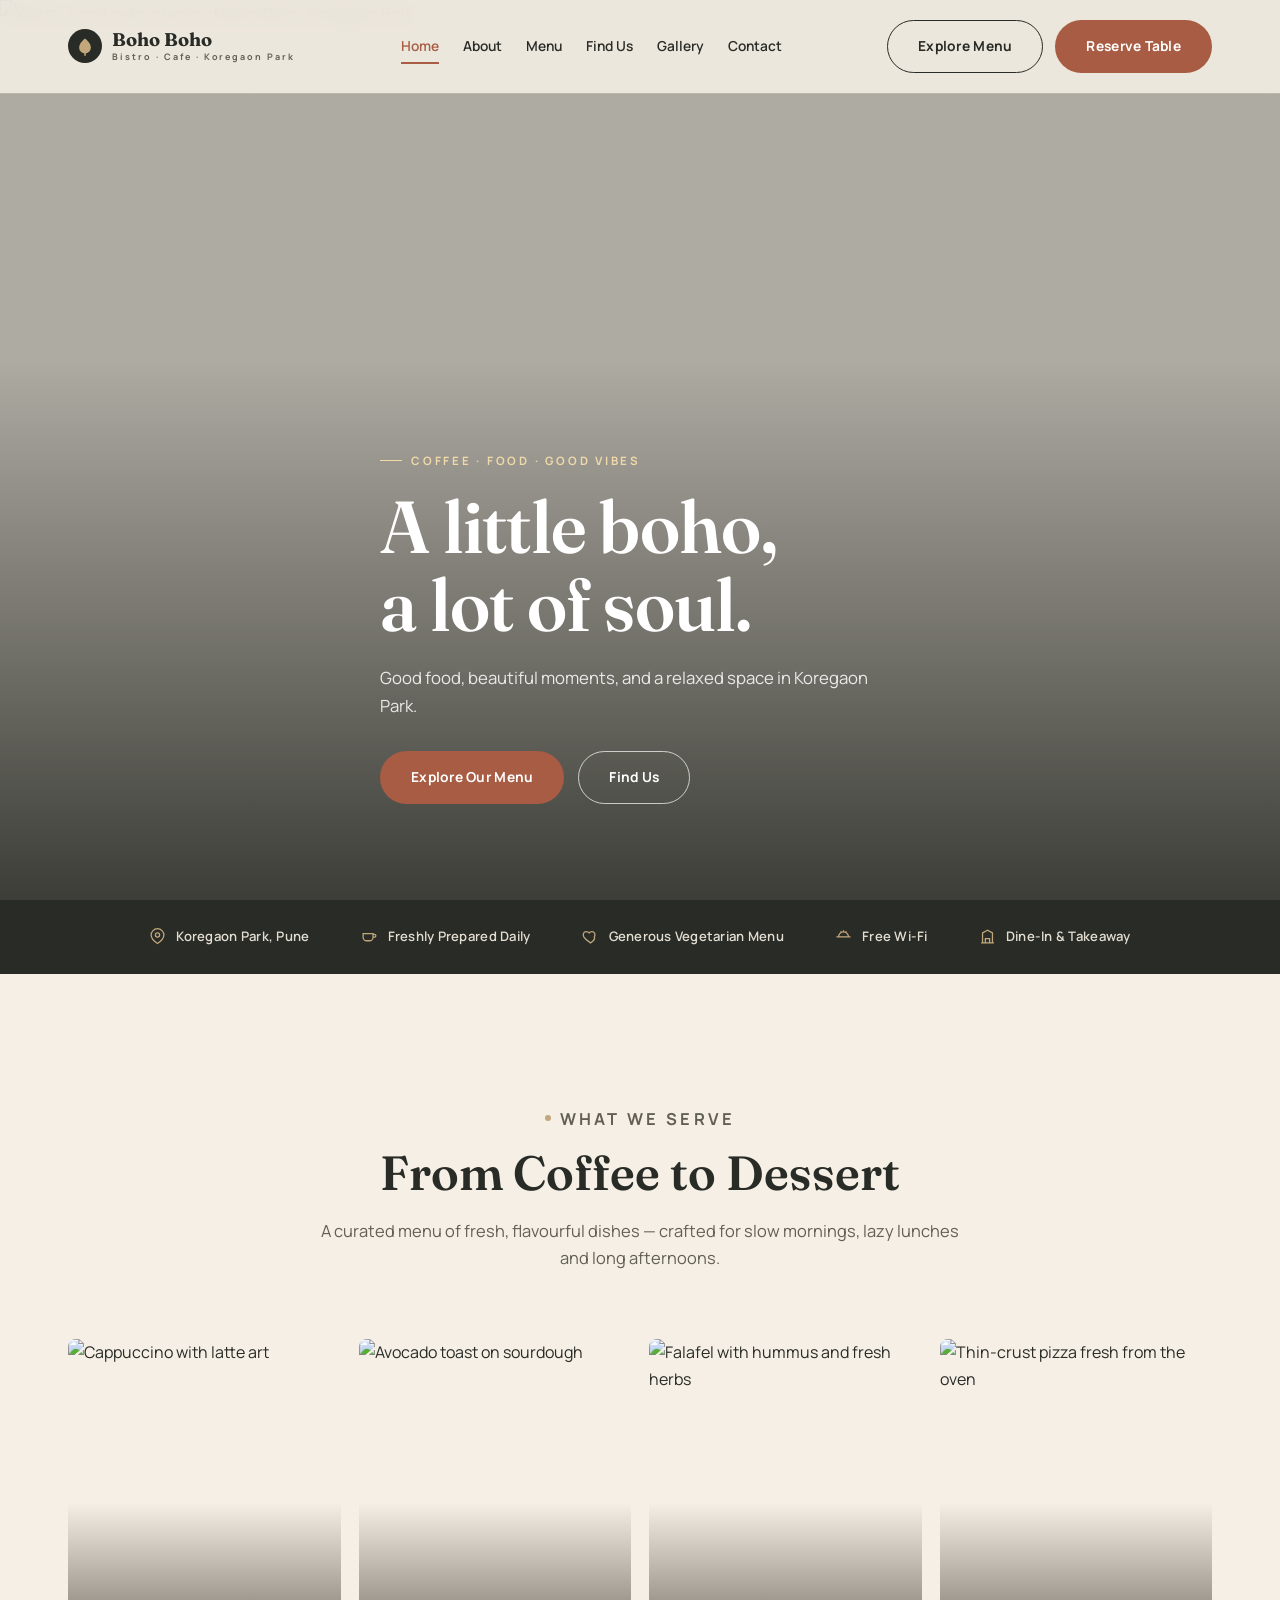
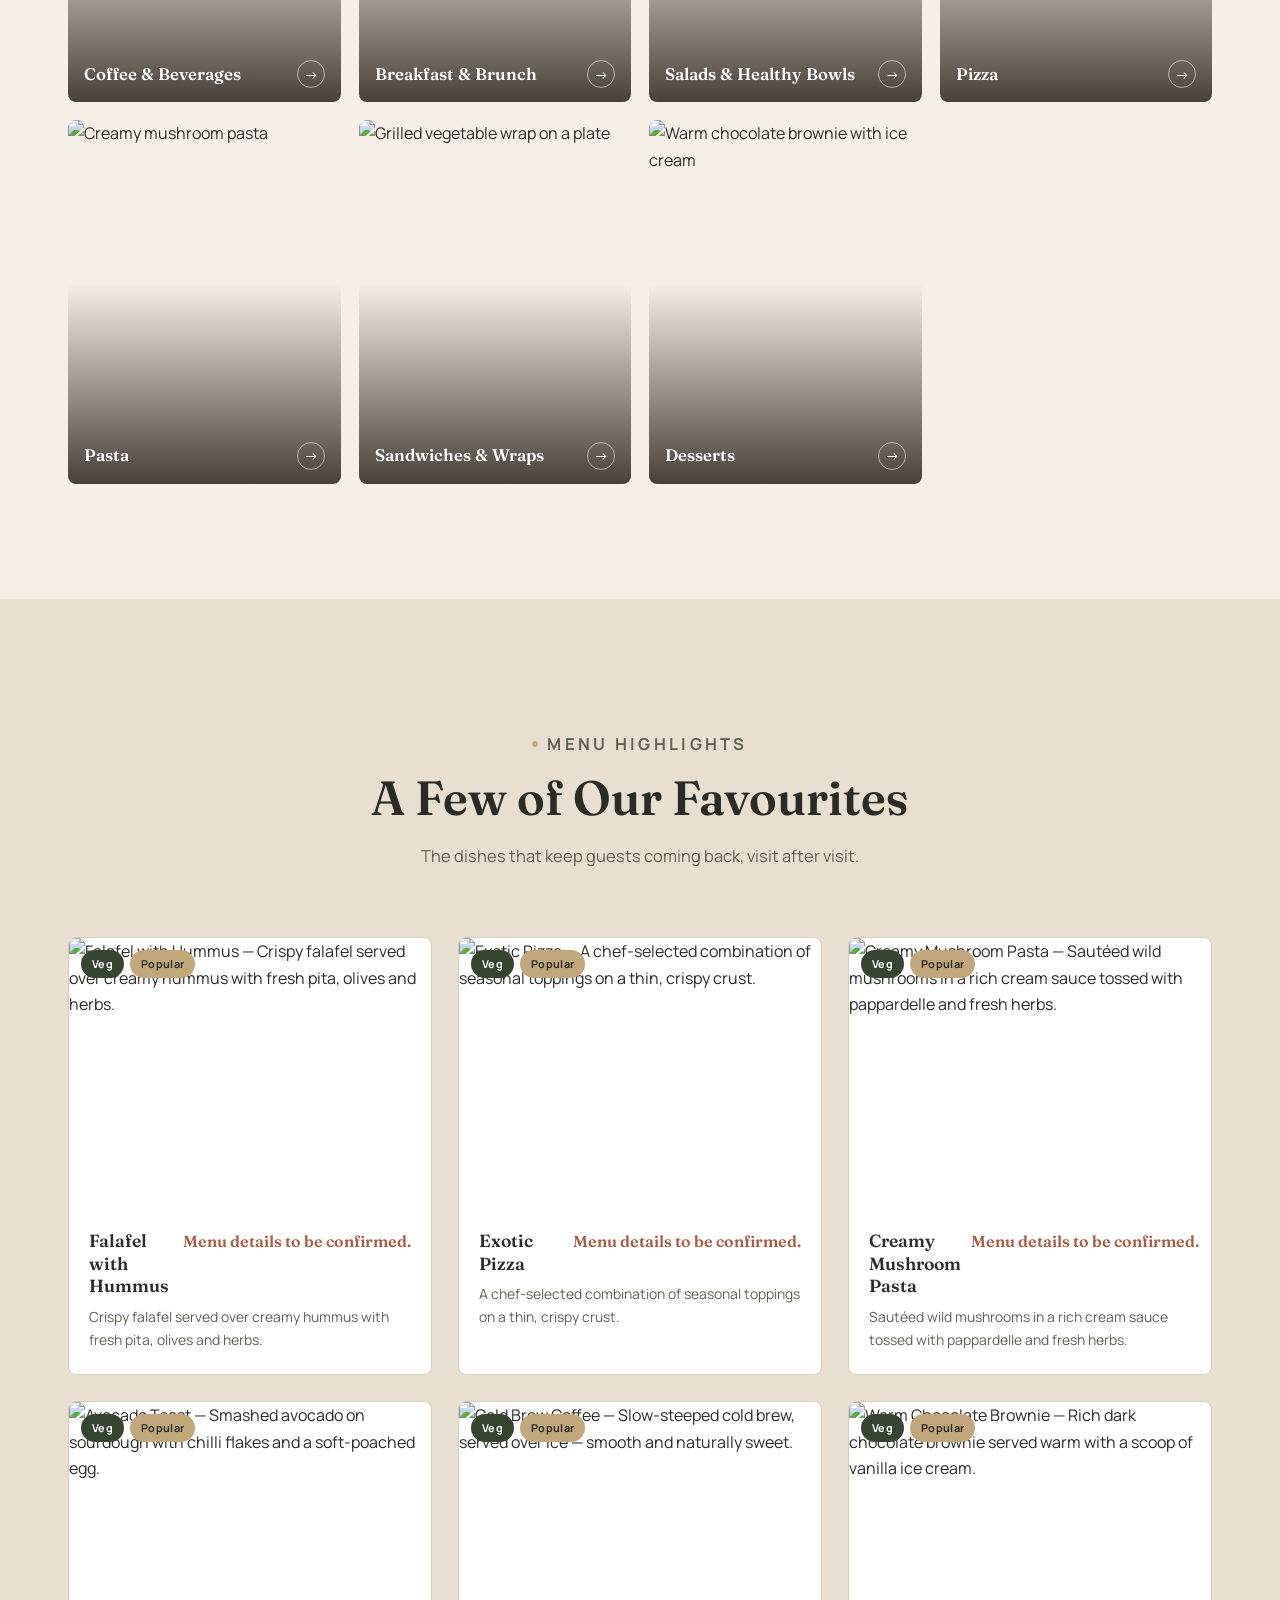
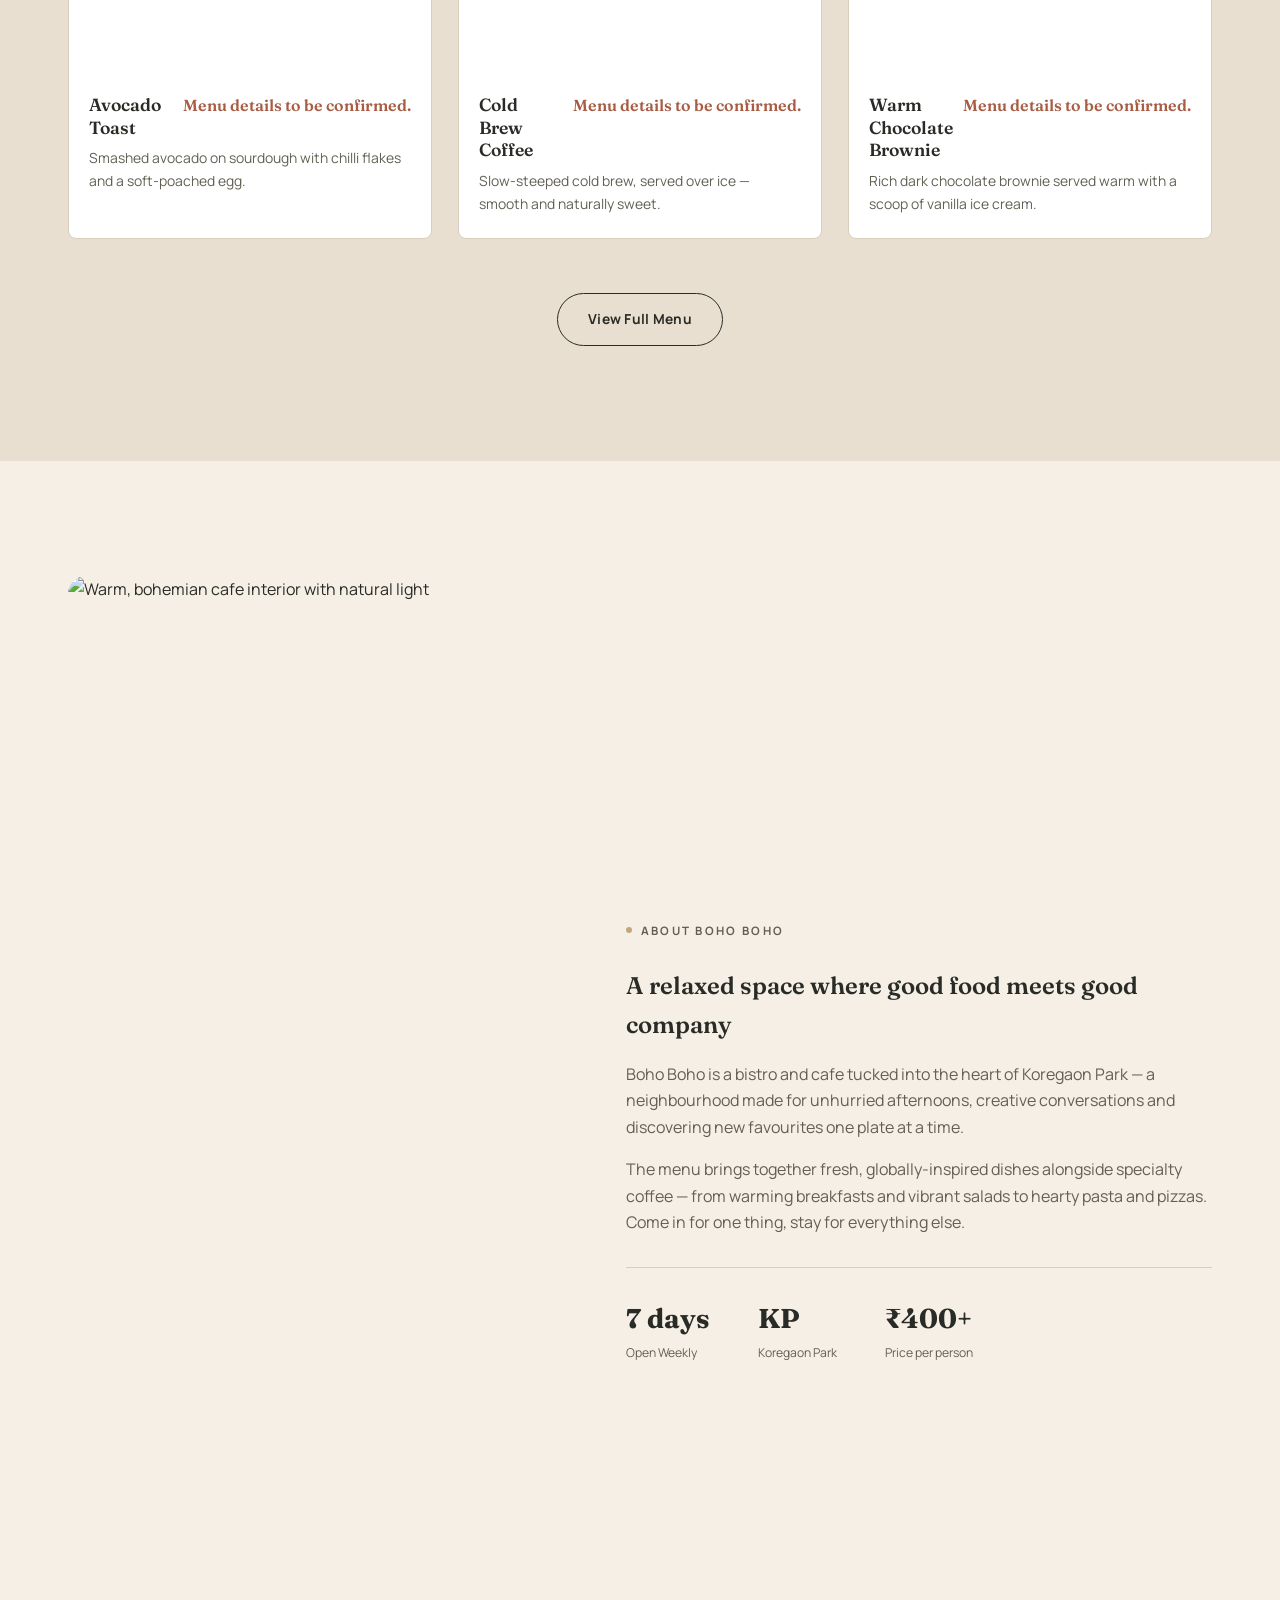
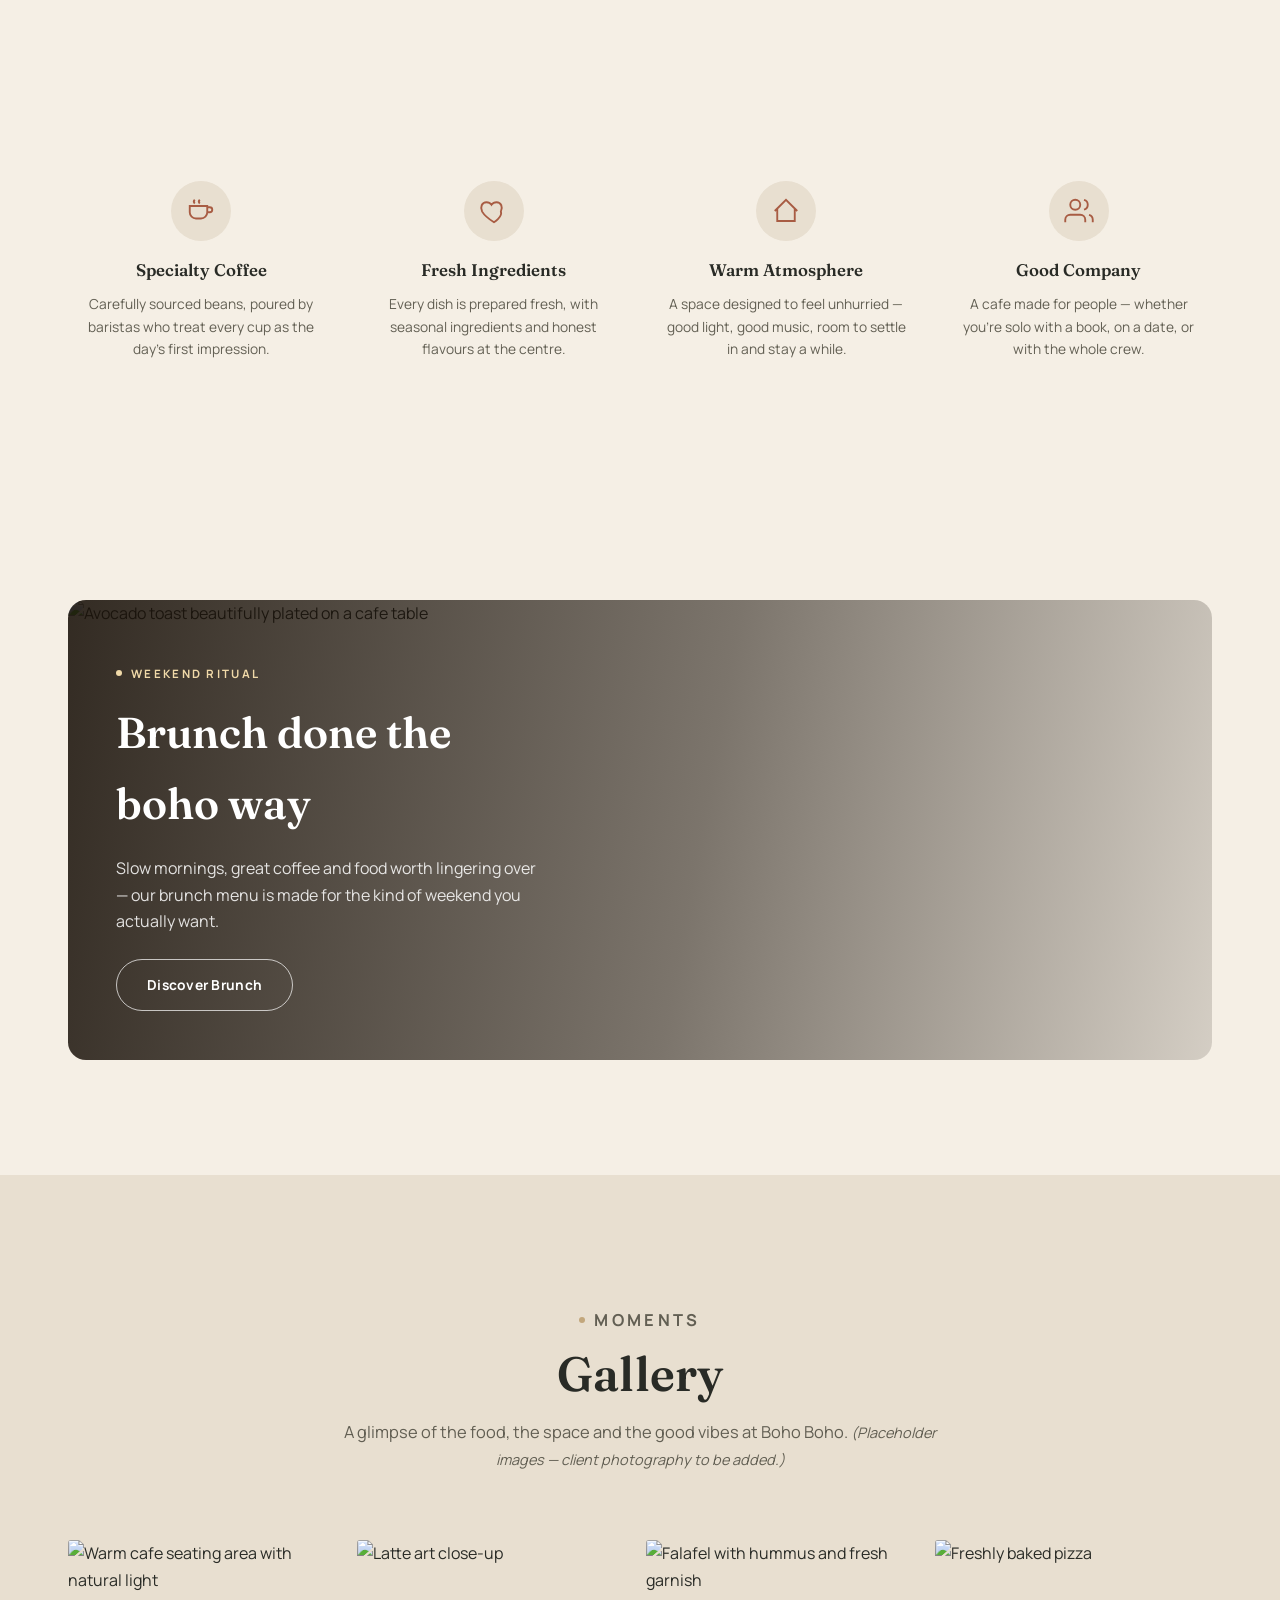
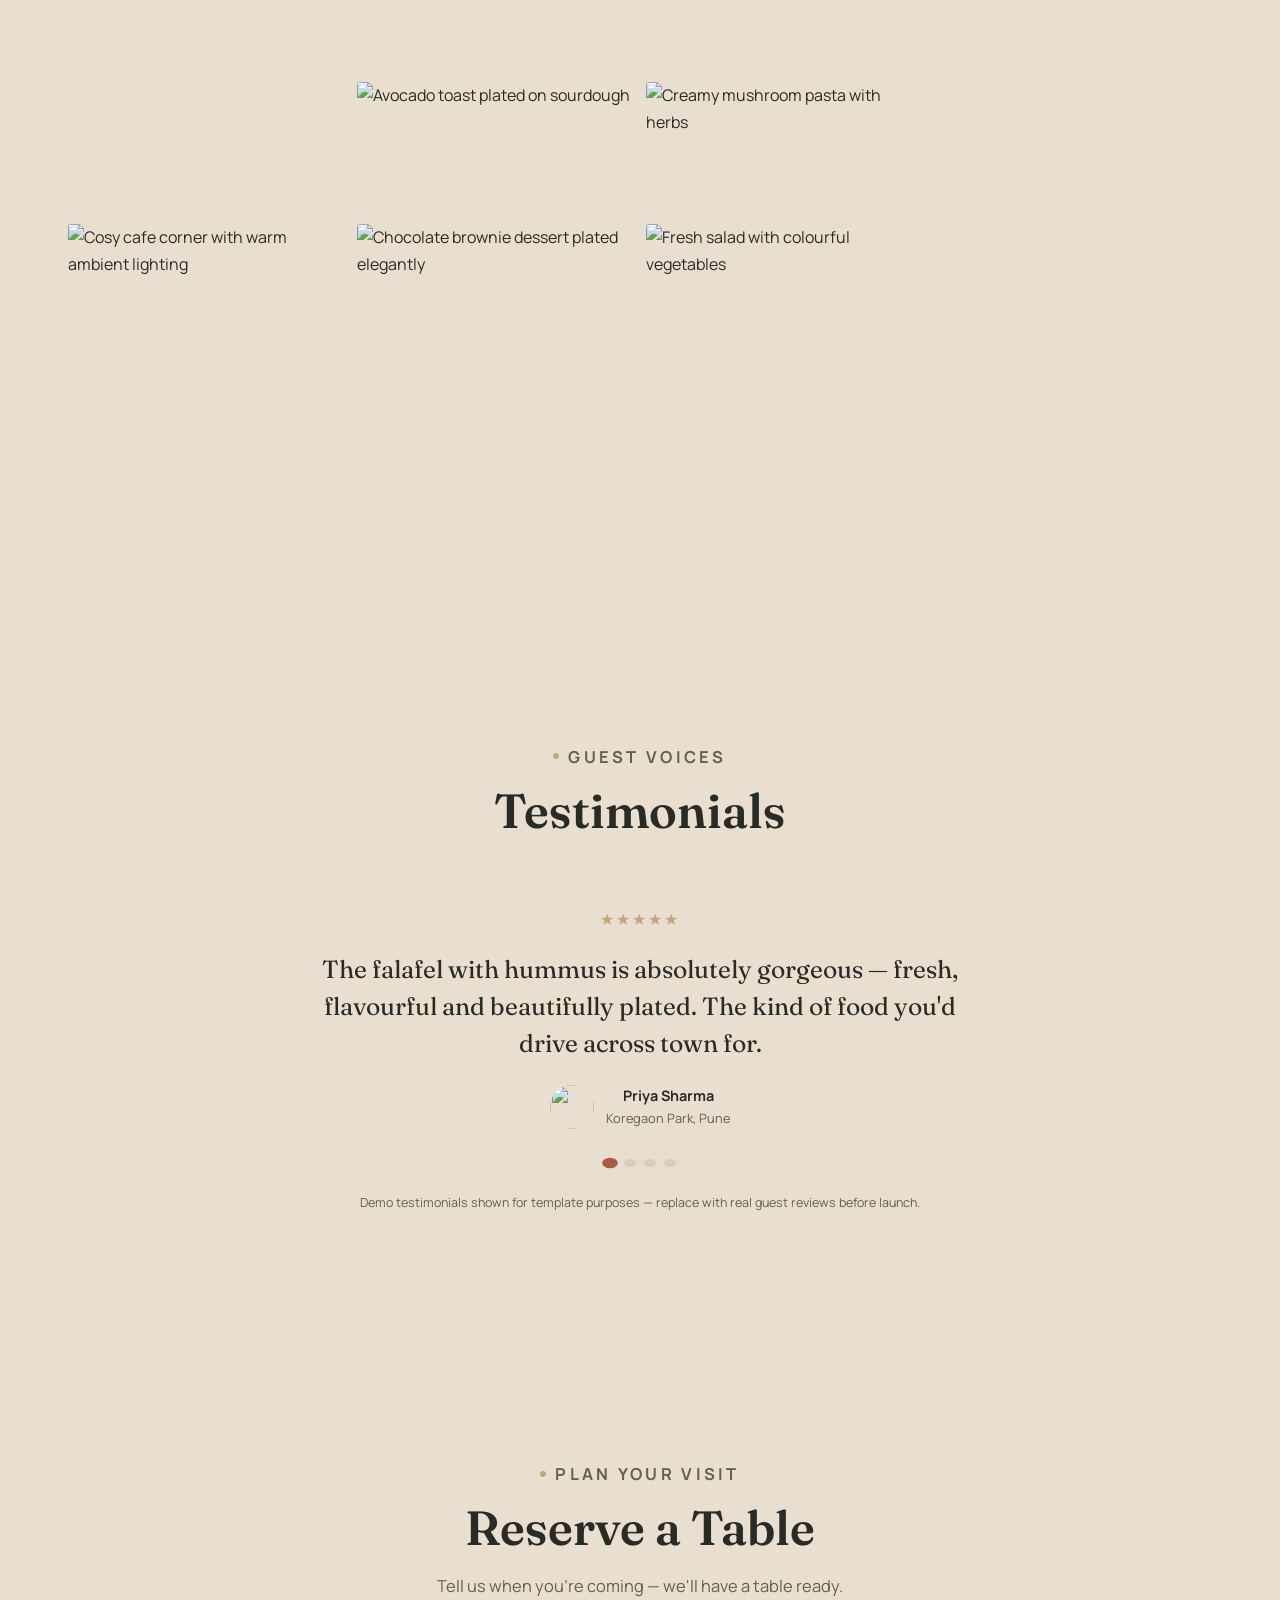
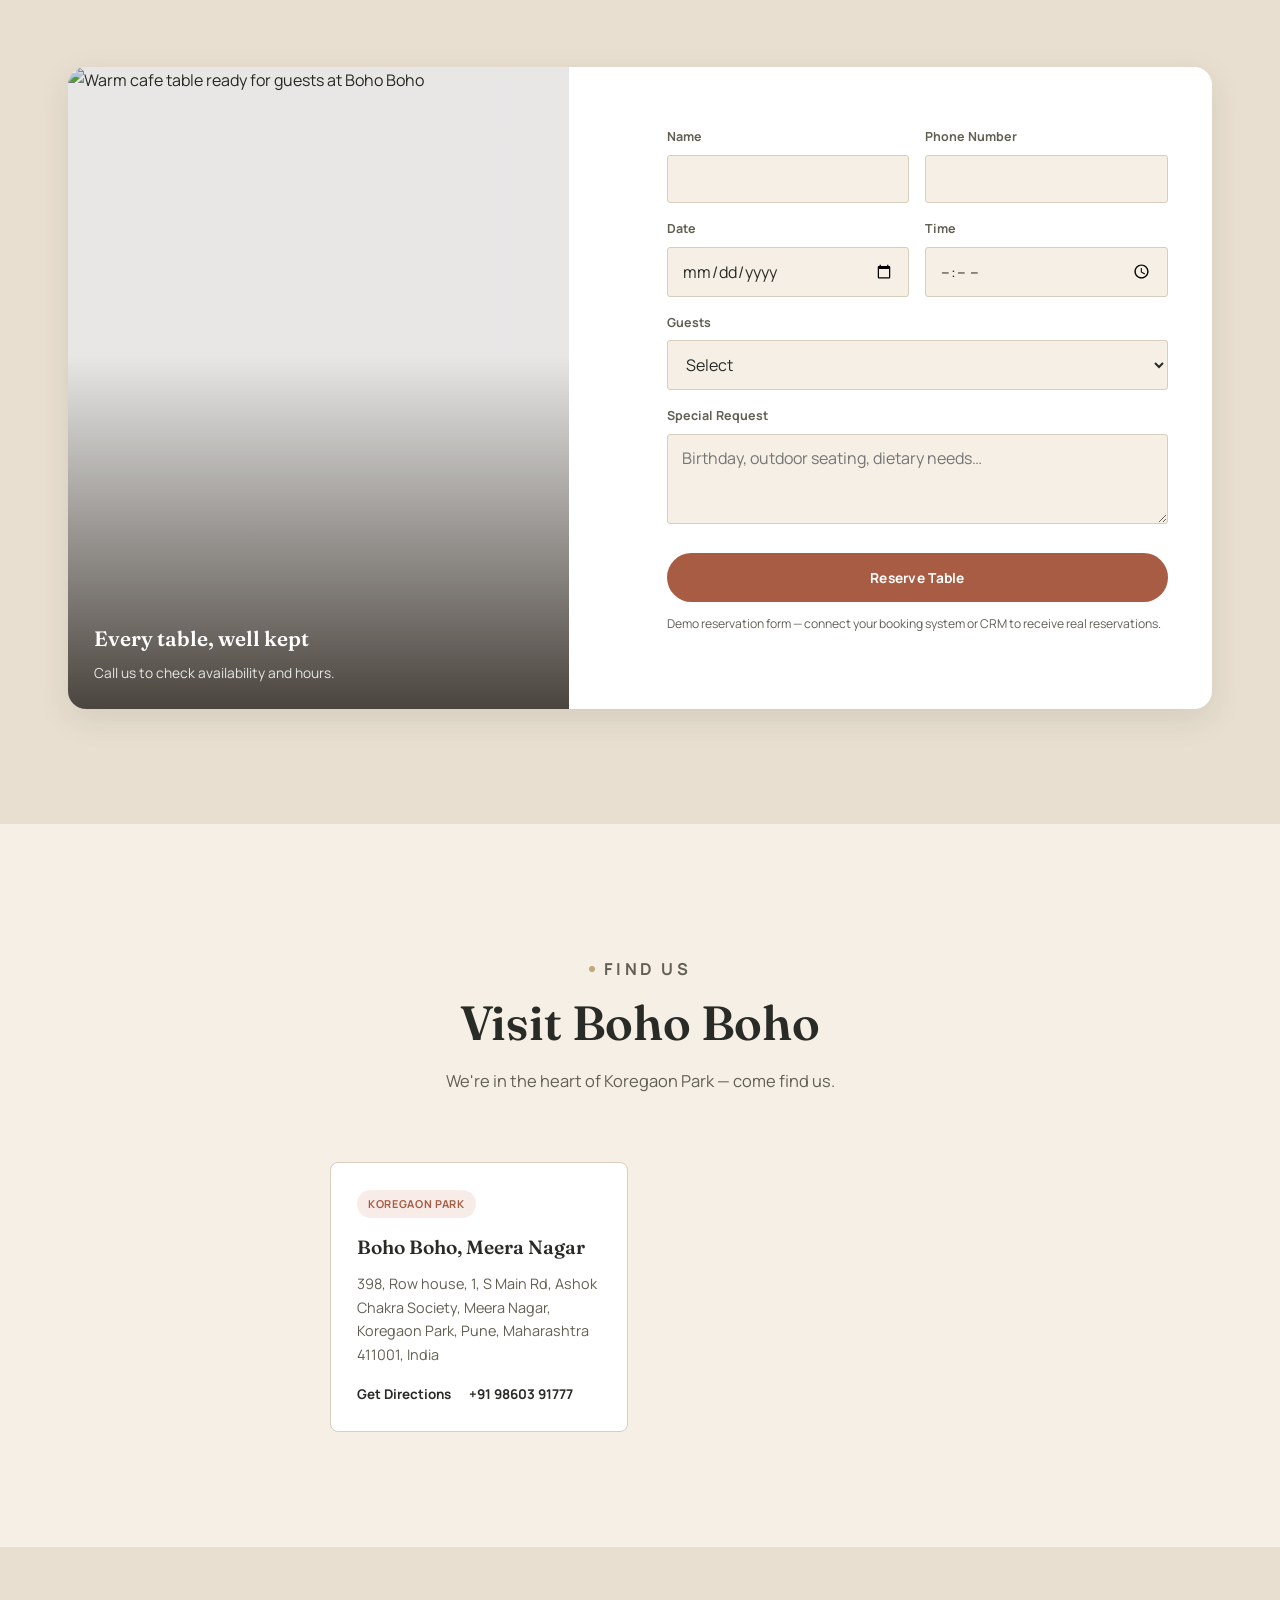
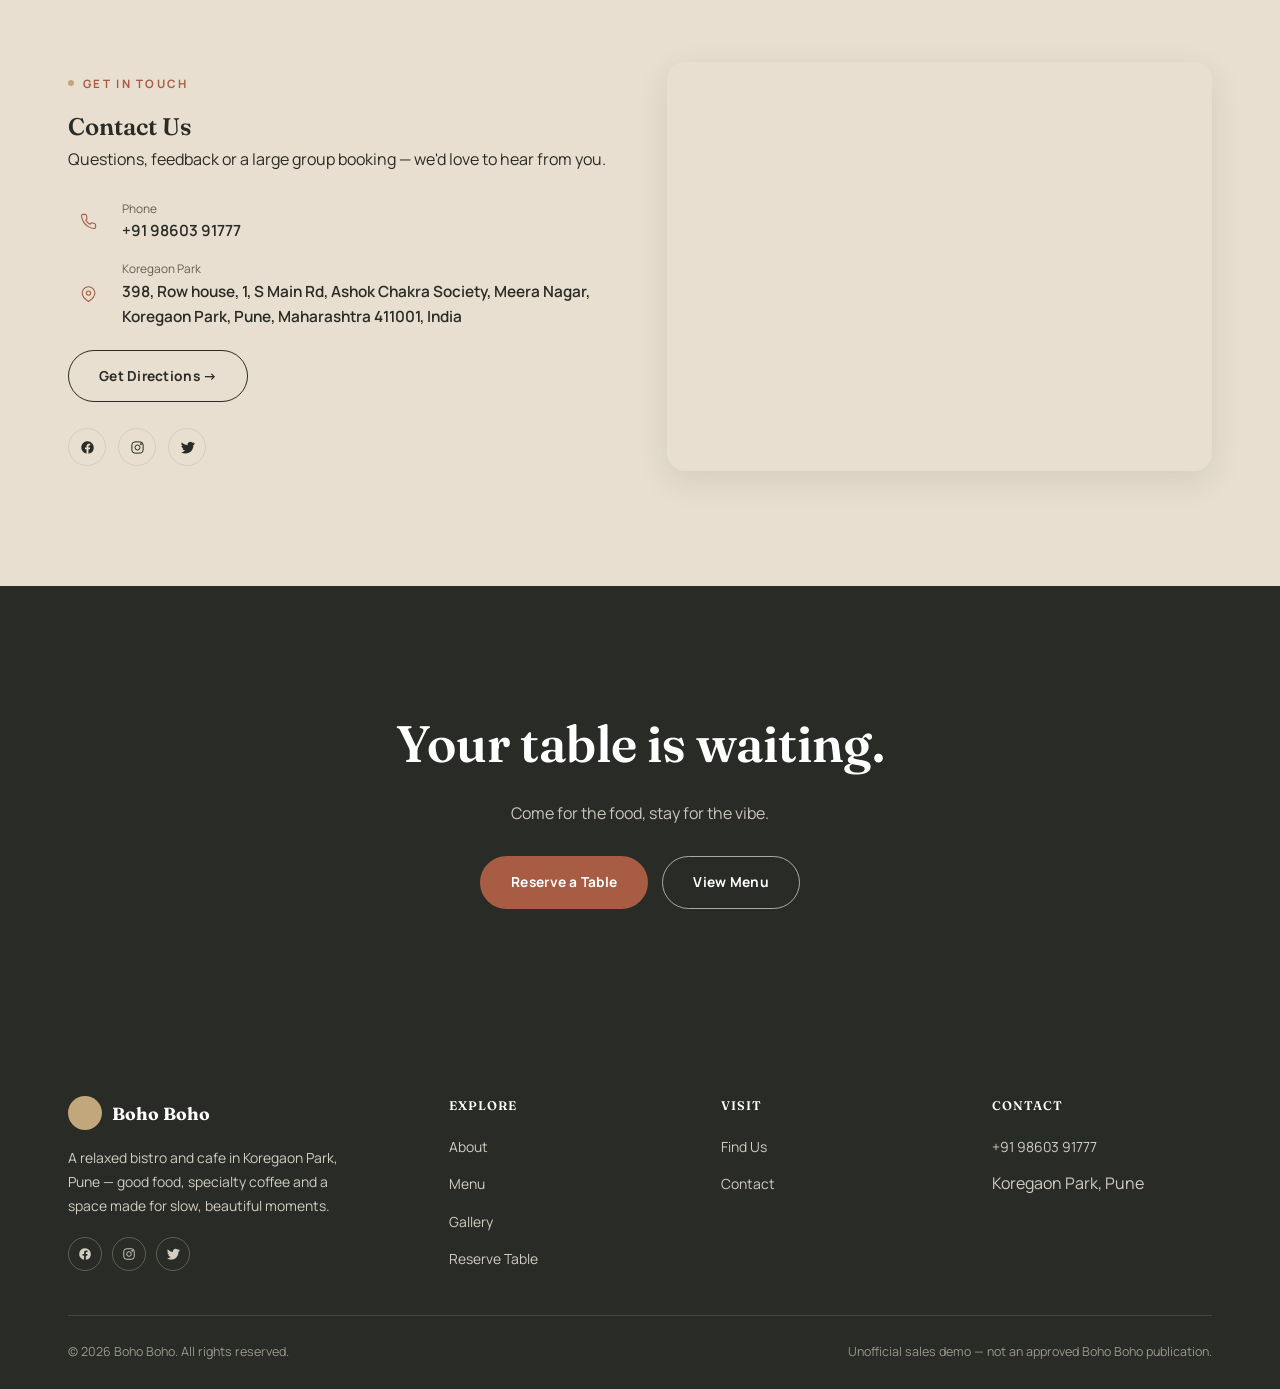
==== commit 0eda881d: "update" ====
--- a/index.html
+++ b/index.html
@@ -3,27 +3,29 @@
 <head>
 <meta charset="UTF-8">
 <meta name="viewport" content="width=device-width, initial-scale=1.0">
-<title>Ember & Bean — Coffee, Kitchen & Good Company</title>
-<meta name="description" content="Ember & Bean is a warm, all-day café and kitchen — specialty coffee, a globally-inspired menu and desserts worth lingering over. Reserve a table today.">
-<link rel="canonical" href="https://www.emberandbean.co/">
+<title>Boho Boho — A little boho, a lot of soul. | Koregaon Park, Pune</title>
+<meta name="description" content="Boho Boho is a relaxed bistro and cafe in Koregaon Park, Pune — serving fresh food, specialty coffee and beautiful moments in a warm, bohemian space.">
+<link rel="canonical" href="#">
 
 <!-- Open Graph -->
 <meta property="og:type" content="restaurant.restaurant">
-<meta property="og:title" content="Ember & Bean — Coffee, Kitchen & Good Company">
-<meta property="og:description" content="Specialty coffee, an all-day kitchen menu and desserts worth lingering over. A warm, editorial café built for good company.">
-<meta property="og:image" content="https://images.unsplash.com/photo-1509042239860-f550ce710b93?auto=format&fit=crop&w=1200&q=80">
-<meta property="og:url" content="https://www.emberandbean.co/">
+<meta property="og:title" content="Boho Boho — A little boho, a lot of soul.">
+<meta property="og:description" content="Fresh food, specialty coffee and a relaxed bohemian atmosphere in Koregaon Park, Pune.">
+<meta property="og:image" content="https://images.unsplash.com/photo-1554118811-1e0d58224f24?auto=format&fit=crop&w=1200&q=80">
+<meta property="og:url" content="#">
 
 <!-- Twitter -->
 <meta name="twitter:card" content="summary_large_image">
-<meta name="twitter:title" content="Ember & Bean — Coffee, Kitchen & Good Company">
-<meta name="twitter:description" content="Specialty coffee, an all-day kitchen menu and desserts worth lingering over.">
-<meta name="twitter:image" content="https://images.unsplash.com/photo-1509042239860-f550ce710b93?auto=format&fit=crop&w=1200&q=80">
-
-<meta name="theme-color" content="#241B14">
-<link rel="icon" href="data:image/svg+xml,%3Csvg xmlns='http://www.w3.org/2000/svg' viewBox='0 0 64 64'%3E%3Ccircle cx='32' cy='32' r='32' fill='%23241B14'/%3E%3Ctext x='32' y='42' font-family='Georgia,serif' font-size='30' fill='%23F7F1E4' text-anchor='middle'%3EE%3C/text%3E%3C/svg%3E">
-
-<link rel="preload" as="image" href="https://images.unsplash.com/photo-1509042239860-f550ce710b93?auto=format&fit=crop&w=1800&q=80" fetchpriority="high">
+<meta name="twitter:title" content="Boho Boho — A little boho, a lot of soul.">
+<meta name="twitter:description" content="Fresh food, specialty coffee and a relaxed bohemian atmosphere in Koregaon Park, Pune.">
+<meta name="twitter:image" content="https://images.unsplash.com/photo-1554118811-1e0d58224f24?auto=format&fit=crop&w=1200&q=80">
+
+<meta name="theme-color" content="#292B26">
+
+<!-- Favicon: botanical leaf mark for Boho Boho -->
+<link rel="icon" href="data:image/svg+xml,%3Csvg xmlns='http://www.w3.org/2000/svg' viewBox='0 0 64 64'%3E%3Ccircle cx='32' cy='32' r='32' fill='%23292B26'/%3E%3Cpath d='M32 14c0 0-12 8-12 18 0 6.6 5.4 12 12 12s12-5.4 12-12c0-10-12-18-12-18z' fill='%23C2A77C'/%3E%3Cline x1='32' y1='44' x2='32' y2='52' stroke='%23C2A77C' stroke-width='2.5' stroke-linecap='round'/%3E%3C/svg%3E">
+
+<link rel="preload" as="image" href="https://images.unsplash.com/photo-1554118811-1e0d58224f24?auto=format&fit=crop&w=1800&q=80" fetchpriority="high">
 <link rel="preconnect" href="https://fonts.googleapis.com">
 <link rel="preconnect" href="https://fonts.gstatic.com" crossorigin>
 <link href="https://fonts.googleapis.com/css2?family=Fraunces:opsz,wght@9..144,500;9..144,600;9..144,700&family=Manrope:wght@400;500;600;700;800&display=swap" rel="stylesheet">
@@ -33,27 +35,20 @@
 {
   "@context": "https://schema.org",
   "@type": "CafeOrCoffeeShop",
-  "name": "Ember & Bean",
-  "image": "https://images.unsplash.com/photo-1509042239860-f550ce710b93?auto=format&fit=crop&w=1200&q=80",
-  "url": "https://www.emberandbean.co/",
-  "servesCuisine": ["Cafe", "Italian", "Korean", "American"],
-  "priceRange": "₹₹",
-  "telephone": "+91 98200 11223",
-  "email": "hello@emberandbean.co",
+  "name": "Boho Boho",
+  "image": "https://images.unsplash.com/photo-1554118811-1e0d58224f24?auto=format&fit=crop&w=1200&q=80",
+  "url": "#",
+  "servesCuisine": ["Cafe", "Bistro", "Mediterranean", "Continental"],
+  "priceRange": "₹₹–₹₹₹",
+  "telephone": "+91 98603 91777",
   "address": {
     "@type": "PostalAddress",
-    "streetAddress": "21 Riverside Road, Kothrud",
-    "addressLocality": "Pune",
+    "streetAddress": "398, Row house, 1, S Main Rd, Ashok Chakra Society, Meera Nagar",
+    "addressLocality": "Koregaon Park, Pune",
     "addressRegion": "Maharashtra",
+    "postalCode": "411001",
     "addressCountry": "IN"
-  },
-  "openingHoursSpecification": {
-    "@type": "OpeningHoursSpecification",
-    "dayOfWeek": ["Monday","Tuesday","Wednesday","Thursday","Friday","Saturday","Sunday"],
-    "opens": "08:00",
-    "closes": "23:00"
-  },
-  "sameAs": ["https://www.facebook.com/emberandbean", "https://www.instagram.com/emberandbean"]
+  }
 }
 </script>
 </head>
@@ -61,17 +56,40 @@
 
 <a class="skip-link" href="#main">Skip to content</a>
 
+<!-- ============ Loader ============ -->
+<div id="site-loader">
+  <div class="loader-brand">
+    <div class="loader-logo">
+      <svg width="24" height="24" viewBox="0 0 24 24" fill="none" xmlns="http://www.w3.org/2000/svg">
+        <path d="M12 3C12 3 5 8 5 14a7 7 0 0014 0C19 8 12 3 12 3z" fill="currentColor"/>
+        <line x1="12" y1="21" x2="12" y2="23" stroke="currentColor" stroke-width="1.8" stroke-linecap="round"/>
+      </svg>
+    </div>
+    <div class="loader-text">Boho Boho</div>
+  </div>
+  <div class="loader-bar-wrap">
+    <div class="loader-bar"></div>
+  </div>
+</div>
+
 <!-- ============ Navbar ============ -->
 <header class="navbar">
   <div class="container navbar-inner">
-    <a href="index.html" class="navbar-logo" aria-label="Ember & Bean home">
-      <span class="mark" aria-hidden="true">E&amp;B</span>
-      <span class="word">Ember &amp; Bean<small>Coffee · Kitchen · Dessert</small></span>
+    <a href="index.html" class="navbar-logo" aria-label="Boho Boho home">
+      <!-- Botanical leaf mark -->
+      <span class="mark" aria-hidden="true">
+        <svg width="20" height="20" viewBox="0 0 24 24" fill="none" xmlns="http://www.w3.org/2000/svg">
+          <path d="M12 3C12 3 5 8 5 14a7 7 0 0014 0C19 8 12 3 12 3z" fill="#C2A77C"/>
+          <line x1="12" y1="21" x2="12" y2="23" stroke="#C2A77C" stroke-width="1.8" stroke-linecap="round"/>
+        </svg>
+      </span>
+      <span class="word">Boho Boho<small>Bistro · Cafe · Koregaon Park</small></span>
     </a>
     <nav class="navbar-links" id="navLinks" aria-label="Primary">
-      <a href="index.html#about">Our Story</a>
+      <a href="index.html#home">Home</a>
+      <a href="index.html#about">About</a>
       <a href="menu.html">Menu</a>
-      <a href="index.html#locations">Locations</a>
+      <a href="index.html#locations">Find Us</a>
       <a href="index.html#gallery">Gallery</a>
       <a href="index.html#contact">Contact</a>
       <a href="index.html#reserve" class="btn btn--primary navbar-cta-mobile">Reserve Table</a>
@@ -92,18 +110,17 @@
   <!-- ============ Hero ============ -->
   <section class="hero" id="home" aria-label="Welcome">
     <div class="hero-media">
-      <img src="https://images.unsplash.com/photo-1509042239860-f550ce710b93?auto=format&fit=crop&w=1800&q=80"
-           alt="Barista pouring latte art into a coffee cup at Ember & Bean" fetchpriority="high" width="1800" height="1200">
-    </div>
-    <div class="hero-seal" aria-hidden="true">Est. <span data-cfg="founded">2018</span><br>Pune</div>
+      <img src="https://images.unsplash.com/photo-1554118811-1e0d58224f24?auto=format&fit=crop&w=1800&q=80"
+           alt="Warm, sunlit cafe interior at Boho Boho, Koregaon Park" fetchpriority="high" width="1800" height="1200">
+    </div>
     <div class="container">
       <div class="hero-content">
-        <p class="hero-eyebrow">Coffee · Food · Moments</p>
-        <h1>Good Food.<br>Great Coffee.<br>Better Moments.</h1>
-        <p class="hero-sub">A warm, all-day café and kitchen — specialty coffee, a globally-inspired menu, and desserts worth lingering over.</p>
+        <p class="hero-eyebrow">Coffee · Food · Good Vibes</p>
+        <h1>A little boho,<br>a lot of soul.</h1>
+        <p class="hero-sub">Good food, beautiful moments, and a relaxed space in Koregaon Park.</p>
         <div class="hero-actions">
-          <a href="menu.html" class="btn btn--primary">Explore Menu</a>
-          <a href="#reserve" class="btn btn--outline">Reserve a Table</a>
+          <a href="menu.html" class="btn btn--primary">Explore Our Menu</a>
+          <a href="#locations" class="btn btn--outline">Find Us</a>
         </div>
       </div>
     </div>
@@ -112,7 +129,7 @@
   <!-- ============ Trust Bar ============ -->
   <section class="trust-bar" aria-label="Highlights">
     <div class="container trust-list">
-      <span class="trust-item"><svg width="17" height="17" viewBox="0 0 24 24" fill="none" stroke="currentColor" stroke-width="1.8"><circle cx="12" cy="12" r="9"/><path d="M12 7v5l3 3"/></svg>Open Daily, 8 AM – 11 PM</span>
+      <span class="trust-item"><svg width="17" height="17" viewBox="0 0 24 24" fill="none" stroke="currentColor" stroke-width="1.8"><path d="M21 10c0 6-9 12-9 12S3 16 3 10a9 9 0 0118 0z"/><circle cx="12" cy="10" r="3"/></svg>Koregaon Park, Pune</span>
       <span class="trust-item"><svg width="17" height="17" viewBox="0 0 24 24" fill="none" stroke="currentColor" stroke-width="1.8"><path d="M3 8h14v5a5 5 0 01-5 5H8a5 5 0 01-5-5V8zM17 9h2a2 2 0 010 4h-2"/></svg>Freshly Prepared Daily</span>
       <span class="trust-item"><svg width="17" height="17" viewBox="0 0 24 24" fill="none" stroke="currentColor" stroke-width="1.8"><path d="M12 21s-7-4.35-9.5-8.5C.7 8.9 2.3 5 6 5c2 0 3.3 1 4 2 .7-1 2-2 4-2 3.7 0 5.3 3.9 3.5 7.5C19 16.65 12 21 12 21z"/></svg>Generous Vegetarian Menu</span>
       <span class="trust-item"><svg width="17" height="17" viewBox="0 0 24 24" fill="none" stroke="currentColor" stroke-width="1.8"><path d="M5 12.5a7 7 0 0114 0M2 12.5h20M12 3v3M8 4.5l1 2.5M16 4.5l-1 2.5"/></svg>Free Wi-Fi</span>
@@ -125,41 +142,37 @@
     <div class="container">
       <div class="section-head reveal">
         <p class="eyebrow">What We Serve</p>
-        <h2 id="categories-head">Featured Categories</h2>
-        <p>From a slow espresso to a late-night bowl of ramen — every category is crafted with the same care.</p>
+        <h2 id="categories-head">From Coffee to Dessert</h2>
+        <p>A curated menu of fresh, flavourful dishes — crafted for slow mornings, lazy lunches and long afternoons.</p>
       </div>
       <div class="cat-grid">
         <a class="cat-card reveal" href="menu.html?cat=coffee">
           <img src="https://images.unsplash.com/photo-1495474472287-4d71bcdd2085?auto=format&fit=crop&w=700&q=80" alt="Cappuccino with latte art" loading="lazy" width="700" height="933">
-          <span class="cat-label"><span class="name">Coffee</span><span class="arrow">→</span></span>
+          <span class="cat-label"><span class="name">Coffee &amp; Beverages</span><span class="arrow">→</span></span>
         </a>
         <a class="cat-card reveal reveal-delay-1" href="menu.html?cat=breakfast">
-          <img src="https://images.unsplash.com/photo-1650134973809-d8c3a2da59ba?auto=format&fit=crop&w=700&q=80" alt="Stack of blueberry pancakes" loading="lazy" width="700" height="933">
+          <img src="https://images.unsplash.com/photo-1525351484163-7529414344d8?auto=format&fit=crop&w=700&q=80" alt="Avocado toast on sourdough" loading="lazy" width="700" height="933">
           <span class="cat-label"><span class="name">Breakfast &amp; Brunch</span><span class="arrow">→</span></span>
         </a>
+        <a class="cat-card reveal reveal-delay-2" href="menu.html?cat=salads">
+          <img src="https://images.unsplash.com/photo-1588166524941-3bf61a9c41db?auto=format&fit=crop&w=700&q=80" alt="Falafel with hummus and fresh herbs" loading="lazy" width="700" height="933">
+          <span class="cat-label"><span class="name">Salads &amp; Healthy Bowls</span><span class="arrow">→</span></span>
+        </a>
+        <a class="cat-card reveal reveal-delay-3" href="menu.html?cat=pizza">
+          <img src="https://images.unsplash.com/photo-1513104890138-7c749659a591?auto=format&fit=crop&w=700&q=80" alt="Thin-crust pizza fresh from the oven" loading="lazy" width="700" height="933">
+          <span class="cat-label"><span class="name">Pizza</span><span class="arrow">→</span></span>
+        </a>
+        <a class="cat-card reveal" href="menu.html?cat=pasta">
+          <img src="https://images.unsplash.com/photo-1473093295043-cdd812d0e601?auto=format&fit=crop&w=700&q=80" alt="Creamy mushroom pasta" loading="lazy" width="700" height="933">
+          <span class="cat-label"><span class="name">Pasta</span><span class="arrow">→</span></span>
+        </a>
+        <a class="cat-card reveal reveal-delay-1" href="menu.html?cat=sandwiches">
+          <img src="https://images.unsplash.com/photo-1626700051175-6818013e1d4f?auto=format&fit=crop&w=700&q=80" alt="Grilled vegetable wrap on a plate" loading="lazy" width="700" height="933">
+          <span class="cat-label"><span class="name">Sandwiches &amp; Wraps</span><span class="arrow">→</span></span>
+        </a>
         <a class="cat-card reveal reveal-delay-2" href="menu.html?cat=desserts">
-          <img src="https://images.unsplash.com/photo-1488477181946-6428a0291777?auto=format&fit=crop&w=700&q=80" alt="Molten chocolate cake plated elegantly" loading="lazy" width="700" height="933">
+          <img src="https://images.unsplash.com/photo-1606313564200-e75d5e30476c?auto=format&fit=crop&w=700&q=80" alt="Warm chocolate brownie with ice cream" loading="lazy" width="700" height="933">
           <span class="cat-label"><span class="name">Desserts</span><span class="arrow">→</span></span>
-        </a>
-        <a class="cat-card reveal reveal-delay-3" href="menu.html?cat=pizza">
-          <img src="https://images.unsplash.com/photo-1513104890138-7c749659a591?auto=format&fit=crop&w=700&q=80" alt="Wood-fired margherita pizza" loading="lazy" width="700" height="933">
-          <span class="cat-label"><span class="name">Pizza</span><span class="arrow">→</span></span>
-        </a>
-        <a class="cat-card reveal" href="menu.html?cat=pasta">
-          <img src="https://images.unsplash.com/photo-1551183053-bf91a1d81141?auto=format&fit=crop&w=700&q=80" alt="Creamy alfredo pasta" loading="lazy" width="700" height="933">
-          <span class="cat-label"><span class="name">Pasta</span><span class="arrow">→</span></span>
-        </a>
-        <a class="cat-card reveal reveal-delay-1" href="menu.html?cat=asian">
-          <img src="https://images.unsplash.com/photo-1600891964092-4316c288032e?auto=format&fit=crop&w=700&q=80" alt="Bibimbap rice bowl with vegetables" loading="lazy" width="700" height="933">
-          <span class="cat-label"><span class="name">Asian Bowls</span><span class="arrow">→</span></span>
-        </a>
-        <a class="cat-card reveal reveal-delay-2" href="menu.html?cat=burgers">
-          <img src="https://images.unsplash.com/photo-1568901346375-23c9450c58cd?auto=format&fit=crop&w=700&q=80" alt="Classic cheese burger with fries" loading="lazy" width="700" height="933">
-          <span class="cat-label"><span class="name">Burgers</span><span class="arrow">→</span></span>
-        </a>
-        <a class="cat-card reveal reveal-delay-3" href="menu.html?cat=sandwiches">
-          <img src="https://images.unsplash.com/photo-1528735602780-2552fd46c7af?auto=format&fit=crop&w=700&q=80" alt="Grilled club sandwich sliced on a plate" loading="lazy" width="700" height="933">
-          <span class="cat-label"><span class="name">Sandwiches</span><span class="arrow">→</span></span>
         </a>
       </div>
     </div>
@@ -169,9 +182,9 @@
   <section class="section section--tint" id="bestsellers" aria-labelledby="best-head">
     <div class="container">
       <div class="section-head reveal">
-        <p class="eyebrow">Guest Favourites</p>
-        <h2 id="best-head">Best Sellers</h2>
-        <p>The dishes our regulars keep coming back for.</p>
+        <p class="eyebrow">Menu Highlights</p>
+        <h2 id="best-head">A Few of Our Favourites</h2>
+        <p>The dishes that keep guests coming back, visit after visit.</p>
       </div>
       <div class="dish-grid" id="featuredDishes" aria-live="polite"></div>
       <div class="menu-preview-cta reveal">
@@ -185,21 +198,17 @@
     <div class="container">
       <div class="about-grid">
         <div class="about-media reveal">
-          <img src="https://images.unsplash.com/photo-1521017432531-fbd92d768814?auto=format&fit=crop&w=900&q=80" alt="Warm, inviting interior of Ember & Bean" loading="lazy" width="900" height="1125">
-          <div class="about-media-tag">
-            <div class="year" data-cfg="founded">2018</div>
-            <div class="caption">Founded, Pune</div>
-          </div>
+          <img src="https://images.unsplash.com/photo-1521017432531-fbd92d768814?auto=format&fit=crop&w=900&q=80" alt="Warm, bohemian cafe interior with natural light" loading="lazy" width="900" height="1125">
         </div>
         <div class="about-copy reveal reveal-delay-1">
-          <p class="eyebrow">Our Story</p>
-          <h2 id="about-head">A café built on good vibes and better food</h2>
-          <p>Ember & Bean started as a single roastery counter with three tables, built on the idea that a genuinely good cup of coffee deserves an equally thoughtful plate of food alongside it.</p>
-          <p>Today the menu spans specialty coffee, hearty brunch, wood-fired pizza and Asian-inspired bowls — all served in a space designed for slow mornings, working afternoons and long dinners with people who matter.</p>
+          <p class="eyebrow">About Boho Boho</p>
+          <h2 id="about-head">A relaxed space where good food meets good company</h2>
+          <p>Boho Boho is a bistro and cafe tucked into the heart of Koregaon Park — a neighbourhood made for unhurried afternoons, creative conversations and discovering new favourites one plate at a time.</p>
+          <p>The menu brings together fresh, globally-inspired dishes alongside specialty coffee — from warming breakfasts and vibrant salads to hearty pasta and pizzas. Come in for one thing, stay for everything else.</p>
           <div class="about-stats">
-            <div><div class="num" data-cfg="founded">2018</div><div class="lab">Founded</div></div>
-            <div><div class="num">30+</div><div class="lab">Menu Favourites</div></div>
             <div><div class="num">7 days</div><div class="lab">Open Weekly</div></div>
+            <div><div class="num">KP</div><div class="lab">Koregaon Park</div></div>
+            <div><div class="num">₹400+</div><div class="lab">Price per person</div></div>
           </div>
         </div>
       </div>
@@ -207,31 +216,31 @@
       <div class="values-grid">
         <div class="value-card reveal">
           <div class="value-icon" aria-hidden="true">
-            <svg width="30" height="30" viewBox="0 0 24 24" fill="none" stroke="#B5451D" stroke-width="1.5"><path d="M3 8h14v5a5 5 0 01-5 5H8a5 5 0 01-5-5V8zM17 9h2a2 2 0 010 4h-2M7 3c-1 1-1 2 0 3M11 3c-1 1-1 2 0 3"/></svg>
+            <svg width="30" height="30" viewBox="0 0 24 24" fill="none" stroke="#A85C43" stroke-width="1.5"><path d="M3 8h14v5a5 5 0 01-5 5H8a5 5 0 01-5-5V8zM17 9h2a2 2 0 010 4h-2M7 3c-1 1-1 2 0 3M11 3c-1 1-1 2 0 3"/></svg>
           </div>
           <h3>Specialty Coffee</h3>
-          <p>Beans roasted for depth, pulled and poured by baristas who treat every cup as the day's first impression.</p>
+          <p>Carefully sourced beans, poured by baristas who treat every cup as the day's first impression.</p>
         </div>
         <div class="value-card reveal reveal-delay-1">
           <div class="value-icon" aria-hidden="true">
-            <svg width="30" height="30" viewBox="0 0 24 24" fill="none" stroke="#B5451D" stroke-width="1.5"><path d="M12 21s-7-4.35-9.5-8.5C.7 8.9 2.3 5 6 5c2 0 3.3 1 4 2 .7-1 2-2 4-2 3.7 0 5.3 3.9 3.5 7.5C19 16.65 12 21 12 21z"/></svg>
-          </div>
-          <h3>Genuine Hospitality</h3>
-          <p>A confident, warm team that anticipates what a table needs before it's asked.</p>
+            <svg width="30" height="30" viewBox="0 0 24 24" fill="none" stroke="#A85C43" stroke-width="1.5"><path d="M12 21s-7-4.35-9.5-8.5C.7 8.9 2.3 5 6 5c2 0 3.3 1 4 2 .7-1 2-2 4-2 3.7 0 5.3 3.9 3.5 7.5C19 16.65 12 21 12 21z"/></svg>
+          </div>
+          <h3>Fresh Ingredients</h3>
+          <p>Every dish is prepared fresh, with seasonal ingredients and honest flavours at the centre.</p>
         </div>
         <div class="value-card reveal reveal-delay-2">
           <div class="value-icon" aria-hidden="true">
-            <svg width="30" height="30" viewBox="0 0 24 24" fill="none" stroke="#B5451D" stroke-width="1.5"><path d="M3 12l9-9 9 9M5 10v10h14V10"/></svg>
-          </div>
-          <h3>Warm Ambience</h3>
-          <p>Spaces designed to feel unhurried — good light, good music, room to linger.</p>
+            <svg width="30" height="30" viewBox="0 0 24 24" fill="none" stroke="#A85C43" stroke-width="1.5"><path d="M3 12l9-9 9 9M5 10v10h14V10"/></svg>
+          </div>
+          <h3>Warm Atmosphere</h3>
+          <p>A space designed to feel unhurried — good light, good music, room to settle in and stay a while.</p>
         </div>
         <div class="value-card reveal reveal-delay-3">
           <div class="value-icon" aria-hidden="true">
-            <svg width="30" height="30" viewBox="0 0 24 24" fill="none" stroke="#B5451D" stroke-width="1.5"><path d="M12 2l2.6 6.6L21 9.3l-5 4.4L17.4 21 12 17.3 6.6 21 8 13.7l-5-4.4 6.4-.7z"/></svg>
-          </div>
-          <h3>Consistent Quality</h3>
-          <p>The same recipes and rigorous kitchen standards, every table, every visit.</p>
+            <svg width="30" height="30" viewBox="0 0 24 24" fill="none" stroke="#A85C43" stroke-width="1.5"><path d="M17 21v-2a4 4 0 00-4-4H5a4 4 0 00-4 4v2M9 11a4 4 0 100-8 4 4 0 000 8zM23 21v-2a4 4 0 00-3-3.87M16 3.13a4 4 0 010 7.75"/></svg>
+          </div>
+          <h3>Good Company</h3>
+          <p>A cafe made for people — whether you're solo with a book, on a date, or with the whole crew.</p>
         </div>
       </div>
     </div>
@@ -241,11 +250,11 @@
   <section class="section" id="signature" aria-labelledby="signature-head">
     <div class="container">
       <div class="signature reveal">
-        <img src="https://images.unsplash.com/photo-1650134973809-d8c3a2da59ba?auto=format&fit=crop&w=1600&q=80" alt="Stack of blueberry pancakes styled on a table" loading="lazy" width="1600" height="900">
+        <img src="https://images.unsplash.com/photo-1525351484163-7529414344d8?auto=format&fit=crop&w=1600&q=80" alt="Avocado toast beautifully plated on a cafe table" loading="lazy" width="1600" height="900">
         <div class="signature-copy">
           <p class="eyebrow">Weekend Ritual</p>
-          <h2 id="signature-head">Brunch, the way a Saturday should feel</h2>
-          <p>Buttermilk pancakes, slow-poached eggs and a bottomless pot of filter coffee — our weekend brunch menu is built for lingering, not rushing.</p>
+          <h2 id="signature-head">Brunch done the boho way</h2>
+          <p>Slow mornings, great coffee and food worth lingering over — our brunch menu is made for the kind of weekend you actually want.</p>
           <a href="menu.html?cat=breakfast" class="btn btn--outline">Discover Brunch</a>
         </div>
       </div>
@@ -258,18 +267,18 @@
       <div class="section-head reveal">
         <p class="eyebrow">Moments</p>
         <h2 id="gallery-head">Gallery</h2>
-        <p>A glimpse of the food, the space and the people that make Ember & Bean.</p>
+        <p>A glimpse of the food, the space and the good vibes at Boho Boho. <em style="font-style:italic; font-size:0.88em; color:var(--color-text-soft);">(Placeholder images — client photography to be added.)</em></p>
       </div>
       <div class="gallery-grid reveal">
+        <div class="gallery-item"><img src="https://images.unsplash.com/photo-1554118811-1e0d58224f24?auto=format&fit=crop&w=500&q=80" data-full="https://images.unsplash.com/photo-1554118811-1e0d58224f24?auto=format&fit=crop&w=1400&q=85" alt="Warm cafe seating area with natural light" loading="lazy" width="500" height="500"></div>
         <div class="gallery-item"><img src="https://images.unsplash.com/photo-1495474472287-4d71bcdd2085?auto=format&fit=crop&w=500&q=80" data-full="https://images.unsplash.com/photo-1495474472287-4d71bcdd2085?auto=format&fit=crop&w=1400&q=85" alt="Latte art close-up" loading="lazy" width="500" height="500"></div>
-        <div class="gallery-item"><img src="https://images.unsplash.com/photo-1554118811-1e0d58224f24?auto=format&fit=crop&w=500&q=80" data-full="https://images.unsplash.com/photo-1554118811-1e0d58224f24?auto=format&fit=crop&w=1400&q=85" alt="Ember & Bean seating area" loading="lazy" width="500" height="500"></div>
-        <div class="gallery-item"><img src="https://images.unsplash.com/photo-1600891964092-4316c288032e?auto=format&fit=crop&w=500&q=80" data-full="https://images.unsplash.com/photo-1600891964092-4316c288032e?auto=format&fit=crop&w=1400&q=85" alt="Bibimbap rice bowl" loading="lazy" width="500" height="500"></div>
-        <div class="gallery-item"><img src="https://images.unsplash.com/photo-1513104890138-7c749659a591?auto=format&fit=crop&w=500&q=80" data-full="https://images.unsplash.com/photo-1513104890138-7c749659a591?auto=format&fit=crop&w=1400&q=85" alt="Freshly baked wood-fired pizza" loading="lazy" width="500" height="500"></div>
-        <div class="gallery-item"><img src="https://images.unsplash.com/photo-1442512595331-e89e73853f31?auto=format&fit=crop&w=500&q=80" data-full="https://images.unsplash.com/photo-1442512595331-e89e73853f31?auto=format&fit=crop&w=1400&q=85" alt="Barista at work behind the counter" loading="lazy" width="500" height="500"></div>
-        <div class="gallery-item"><img src="https://images.unsplash.com/photo-1594007654729-407eedc4be65?auto=format&fit=crop&w=500&q=80" data-full="https://images.unsplash.com/photo-1594007654729-407eedc4be65?auto=format&fit=crop&w=1400&q=85" alt="Belgian chocolate waffle sundae" loading="lazy" width="500" height="500"></div>
-        <div class="gallery-item"><img src="https://images.unsplash.com/photo-1521017432531-fbd92d768814?auto=format&fit=crop&w=500&q=80" data-full="https://images.unsplash.com/photo-1521017432531-fbd92d768814?auto=format&fit=crop&w=1400&q=85" alt="Warm café interior with natural light" loading="lazy" width="500" height="500"></div>
-        <div class="gallery-item"><img src="https://images.unsplash.com/photo-1551183053-bf91a1d81141?auto=format&fit=crop&w=500&q=80" data-full="https://images.unsplash.com/photo-1551183053-bf91a1d81141?auto=format&fit=crop&w=1400&q=85" alt="Pasta plated with fresh basil" loading="lazy" width="500" height="500"></div>
-        <div class="gallery-item"><img src="https://images.unsplash.com/photo-1585032226651-759a372437d3?auto=format&fit=crop&w=500&q=80" data-full="https://images.unsplash.com/photo-1585032226651-759a372437d3?auto=format&fit=crop&w=1400&q=85" alt="Korean toppuki rice cakes" loading="lazy" width="500" height="500"></div>
+        <div class="gallery-item"><img src="https://images.unsplash.com/photo-1588166524941-3bf61a9c41db?auto=format&fit=crop&w=500&q=80" data-full="https://images.unsplash.com/photo-1588166524941-3bf61a9c41db?auto=format&fit=crop&w=1400&q=85" alt="Falafel with hummus and fresh garnish" loading="lazy" width="500" height="500"></div>
+        <div class="gallery-item"><img src="https://images.unsplash.com/photo-1513104890138-7c749659a591?auto=format&fit=crop&w=500&q=80" data-full="https://images.unsplash.com/photo-1513104890138-7c749659a591?auto=format&fit=crop&w=1400&q=85" alt="Freshly baked pizza" loading="lazy" width="500" height="500"></div>
+        <div class="gallery-item"><img src="https://images.unsplash.com/photo-1525351484163-7529414344d8?auto=format&fit=crop&w=500&q=80" data-full="https://images.unsplash.com/photo-1525351484163-7529414344d8?auto=format&fit=crop&w=1400&q=85" alt="Avocado toast plated on sourdough" loading="lazy" width="500" height="500"></div>
+        <div class="gallery-item"><img src="https://images.unsplash.com/photo-1473093295043-cdd812d0e601?auto=format&fit=crop&w=500&q=80" data-full="https://images.unsplash.com/photo-1473093295043-cdd812d0e601?auto=format&fit=crop&w=1400&q=85" alt="Creamy mushroom pasta with herbs" loading="lazy" width="500" height="500"></div>
+        <div class="gallery-item"><img src="https://images.unsplash.com/photo-1521017432531-fbd92d768814?auto=format&fit=crop&w=500&q=80" data-full="https://images.unsplash.com/photo-1521017432531-fbd92d768814?auto=format&fit=crop&w=1400&q=85" alt="Cosy cafe corner with warm ambient lighting" loading="lazy" width="500" height="500"></div>
+        <div class="gallery-item"><img src="https://images.unsplash.com/photo-1606313564200-e75d5e30476c?auto=format&fit=crop&w=500&q=80" data-full="https://images.unsplash.com/photo-1606313564200-e75d5e30476c?auto=format&fit=crop&w=1400&q=85" alt="Chocolate brownie dessert plated elegantly" loading="lazy" width="500" height="500"></div>
+        <div class="gallery-item"><img src="https://images.unsplash.com/photo-1512621776951-a57141f2eefd?auto=format&fit=crop&w=500&q=80" data-full="https://images.unsplash.com/photo-1512621776951-a57141f2eefd?auto=format&fit=crop&w=1400&q=85" alt="Fresh salad with colourful vegetables" loading="lazy" width="500" height="500"></div>
       </div>
     </div>
   </section>
@@ -294,23 +303,23 @@
         <div class="testi-track">
           <div class="testi-card">
             <div class="testi-stars" aria-label="5 out of 5 stars">★★★★★</div>
-            <p class="testi-quote">The bibimbap tastes like someone who genuinely loves the dish made it. Warm space, quick service.</p>
+            <p class="testi-quote">The falafel with hummus is absolutely gorgeous — fresh, flavourful and beautifully plated. The kind of food you'd drive across town for.</p>
             <div class="testi-person">
               <img src="https://randomuser.me/api/portraits/women/68.jpg" alt="" loading="lazy" width="44" height="44">
-              <div><div class="name">Aarav Mehta</div><div class="loc">Kothrud, Pune</div></div>
+              <div><div class="name">Priya Sharma</div><div class="loc">Koregaon Park, Pune</div></div>
             </div>
           </div>
           <div class="testi-card">
             <div class="testi-stars" aria-label="5 out of 5 stars">★★★★★</div>
-            <p class="testi-quote">Our go-to for weekend brunch. The pancakes are worth the trip alone, and the coffee never disappoints.</p>
+            <p class="testi-quote">Our go-to weekend brunch spot. The mushroom pasta is a must-order, and the coffee is genuinely great. Love the vibe too.</p>
             <div class="testi-person">
               <img src="https://randomuser.me/api/portraits/men/32.jpg" alt="" loading="lazy" width="44" height="44">
-              <div><div class="name">Kunal Shah</div><div class="loc">Baner, Pune</div></div>
+              <div><div class="name">Arjun Patel</div><div class="loc">Baner, Pune</div></div>
             </div>
           </div>
           <div class="testi-card">
             <div class="testi-stars" aria-label="4 out of 5 stars">★★★★☆</div>
-            <p class="testi-quote">Loved the ambience by the window — great for long conversations over pasta and coffee.</p>
+            <p class="testi-quote">Warm, earthy interiors and a menu that genuinely makes you want to try everything. The avocado toast is underrated — get it.</p>
             <div class="testi-person">
               <img src="https://randomuser.me/api/portraits/women/44.jpg" alt="" loading="lazy" width="44" height="44">
               <div><div class="name">Meera Joshi</div><div class="loc">Aundh, Pune</div></div>
@@ -318,10 +327,10 @@
           </div>
           <div class="testi-card">
             <div class="testi-stars" aria-label="5 out of 5 stars">★★★★★</div>
-            <p class="testi-quote">The wood-fired pizza is the best I've had in the city, and the staff remembered our order the second time.</p>
+            <p class="testi-quote">Perfect spot for a casual dinner with friends. The pizza was brilliant and the staff were incredibly warm and attentive.</p>
             <div class="testi-person">
               <img src="https://randomuser.me/api/portraits/men/56.jpg" alt="" loading="lazy" width="44" height="44">
-              <div><div class="name">Rohan Deshpande</div><div class="loc">Kothrud, Pune</div></div>
+              <div><div class="name">Rohan Deshpande</div><div class="loc">Kalyani Nagar, Pune</div></div>
             </div>
           </div>
         </div>
@@ -341,10 +350,10 @@
       </div>
       <div class="reserve-wrap reveal">
         <div class="reserve-media">
-          <img src="https://images.unsplash.com/photo-1554118811-1e0d58224f24?auto=format&fit=crop&w=900&q=80" alt="Table set at Ember & Bean, ready for guests" loading="lazy" width="900" height="700">
+          <img src="https://images.unsplash.com/photo-1554118811-1e0d58224f24?auto=format&fit=crop&w=900&q=80" alt="Warm cafe table ready for guests at Boho Boho" loading="lazy" width="900" height="700">
           <div class="reserve-media-copy">
             <h3>Every table, well kept</h3>
-            <p><span data-cfg="openingHours">8:00 AM – 11:00 PM, daily</span></p>
+            <p>Call us to check availability and hours.</p>
           </div>
         </div>
         <form class="reserve-form" id="reserveForm">
@@ -378,10 +387,10 @@
           </div>
           <div class="field">
             <label for="resNote">Special Request</label>
-            <textarea id="resNote" name="note" placeholder="Birthday, window seating, allergies…"></textarea>
+            <textarea id="resNote" name="note" placeholder="Birthday, outdoor seating, dietary needs…"></textarea>
           </div>
           <button type="submit" class="btn btn--primary btn--full">Reserve Table</button>
-          <p class="form-note">Demo reservation form — connect your booking system to receive real reservations.</p>
+          <p class="form-note" data-cfg="reserveNote">Demo reservation form — connect your booking system or CRM to receive real reservations.</p>
           <p class="form-msg" role="status"></p>
         </form>
       </div>
@@ -393,28 +402,17 @@
     <div class="container">
       <div class="section-head reveal">
         <p class="eyebrow">Find Us</p>
-        <h2 id="loc-head">Our Locations</h2>
-        <p>Two Pune neighbourhoods, both open daily from 8:00 AM to 11:00 PM.</p>
-      </div>
-      <div class="loc-grid">
+        <h2 id="loc-head">Visit Boho Boho</h2>
+        <p>We're in the heart of Koregaon Park — come find us.</p>
+      </div>
+      <div class="loc-grid" style="max-width:620px; margin:0 auto;">
         <div class="loc-card reveal">
-          <span class="loc-tag">Flagship</span>
-          <h3>Riverside Road, Kothrud</h3>
-          <p class="addr">21 Riverside Road, Kothrud, Pune</p>
-          <p class="hrs">Daily · 8:00 AM – 11:00 PM</p>
+          <span class="loc-tag">Koregaon Park</span>
+          <h3>Boho Boho, Meera Nagar</h3>
+          <p class="addr" data-cfg="address">398, Row house, 1, S Main Rd, Ashok Chakra Society, Meera Nagar, Koregaon Park, Pune, Maharashtra 411001, India</p>
           <div class="loc-actions">
-            <a href="https://www.google.com/maps/search/?api=1&query=21+Riverside+Road+Kothrud+Pune" target="_blank" rel="noopener">Get Directions</a>
-            <a href="tel:+919820011223">Call</a>
-          </div>
-        </div>
-        <div class="loc-card reveal reveal-delay-1">
-          <span class="loc-tag">Second Outlet</span>
-          <h3>Baner High Street</h3>
-          <p class="addr">14 Baner High Street, Baner, Pune</p>
-          <p class="hrs">Daily · 8:00 AM – 11:00 PM</p>
-          <div class="loc-actions">
-            <a href="https://www.google.com/maps/search/?api=1&query=Baner+High+Street+Pune" target="_blank" rel="noopener">Get Directions</a>
-            <a href="tel:+919820011223">Call</a>
+            <a href="https://www.google.com/maps/search/?api=1&query=398+Row+house+1+S+Main+Rd+Ashok+Chakra+Society+Meera+Nagar+Koregaon+Park+Pune+411001" target="_blank" rel="noopener">Get Directions</a>
+            <a href="tel:+919860391777" data-cfg="phoneDisplay">+91 98603 91777</a>
           </div>
         </div>
       </div>
@@ -434,31 +432,28 @@
               <span class="contact-icon" aria-hidden="true">
                 <svg width="17" height="17" viewBox="0 0 24 24" fill="none" stroke="currentColor" stroke-width="1.6"><path d="M22 16.92v3a2 2 0 01-2.18 2 19.79 19.79 0 01-8.63-3.07 19.5 19.5 0 01-6-6 19.79 19.79 0 01-3.07-8.67A2 2 0 014.11 2h3a2 2 0 012 1.72c.127.96.361 1.903.7 2.81a2 2 0 01-.45 2.11L8.09 9.91a16 16 0 006 6l1.27-1.27a2 2 0 012.11-.45c.907.339 1.85.573 2.81.7A2 2 0 0122 16.92z"/></svg>
               </span>
-              <div><div class="lab">Phone</div><div class="val"><a href="tel:+919820011223" data-cfg="phoneDisplay">+91 98200 11223</a></div></div>
-            </li>
-            <li>
-              <span class="contact-icon" aria-hidden="true">
-                <svg width="17" height="17" viewBox="0 0 24 24" fill="none" stroke="currentColor" stroke-width="1.6"><path d="M4 4h16v16H4V4zM22 6l-10 7L2 6"/></svg>
-              </span>
-              <div><div class="lab">Email</div><div class="val"><a href="mailto:hello@emberandbean.co" data-cfg="email">hello@emberandbean.co</a></div></div>
+              <div><div class="lab">Phone</div><div class="val"><a href="tel:+919860391777" data-cfg="phoneDisplay">+91 98603 91777</a></div></div>
             </li>
             <li>
               <span class="contact-icon" aria-hidden="true">
                 <svg width="17" height="17" viewBox="0 0 24 24" fill="none" stroke="currentColor" stroke-width="1.6"><path d="M21 10c0 6-9 12-9 12S3 16 3 10a9 9 0 0118 0z"/><circle cx="12" cy="10" r="3"/></svg>
               </span>
-              <div><div class="lab">Flagship</div><div class="val" data-cfg="address">21 Riverside Road, Kothrud, Pune</div></div>
+              <div><div class="lab">Koregaon Park</div><div class="val" data-cfg="address">398, Row house, 1, S Main Rd, Ashok Chakra Society, Meera Nagar, Koregaon Park, Pune, Maharashtra 411001, India</div></div>
             </li>
           </ul>
+          <div style="margin-top:20px;">
+            <a href="https://www.google.com/maps/search/?api=1&query=398+Row+house+1+S+Main+Rd+Ashok+Chakra+Society+Meera+Nagar+Koregaon+Park+Pune+411001" target="_blank" rel="noopener" class="btn btn--outline" style="display:inline-flex;">Get Directions →</a>
+          </div>
           <div class="social-row">
-            <a href="#" aria-label="Ember & Bean on Facebook"><svg width="15" height="15" viewBox="0 0 24 24" fill="currentColor"><path d="M22 12a10 10 0 10-11.6 9.9v-7H7.9V12h2.5V9.8c0-2.5 1.5-3.9 3.8-3.9 1.1 0 2.2.2 2.2.2v2.5h-1.3c-1.2 0-1.6.8-1.6 1.6V12h2.8l-.4 2.9h-2.4v7A10 10 0 0022 12z"/></svg></a>
-            <a href="#" aria-label="Ember & Bean on Instagram"><svg width="15" height="15" viewBox="0 0 24 24" fill="none" stroke="currentColor" stroke-width="1.6"><rect x="3" y="3" width="18" height="18" rx="5"/><circle cx="12" cy="12" r="4"/><circle cx="17.5" cy="6.5" r="1"/></svg></a>
-            <a href="#" aria-label="Ember & Bean on Twitter"><svg width="15" height="15" viewBox="0 0 24 24" fill="currentColor"><path d="M23 4.9c-.8.4-1.7.6-2.6.8a4.4 4.4 0 002-2.5c-.9.5-1.9.9-2.9 1.1a4.4 4.4 0 00-7.5 4c-3.6-.2-6.9-1.9-9-4.6a4.4 4.4 0 001.4 5.9c-.7 0-1.4-.2-2-.6v.1c0 2.1 1.5 3.9 3.5 4.3-.6.2-1.3.2-2 .1.6 1.8 2.2 3.1 4.2 3.1A8.9 8.9 0 012 19.6a12.5 12.5 0 006.8 2c8.1 0 12.6-6.9 12.6-12.8v-.6c.9-.6 1.6-1.4 2.2-2.3z"/></svg></a>
+            <a href="#" aria-label="Boho Boho on Facebook"><svg width="15" height="15" viewBox="0 0 24 24" fill="currentColor"><path d="M22 12a10 10 0 10-11.6 9.9v-7H7.9V12h2.5V9.8c0-2.5 1.5-3.9 3.8-3.9 1.1 0 2.2.2 2.2.2v2.5h-1.3c-1.2 0-1.6.8-1.6 1.6V12h2.8l-.4 2.9h-2.4v7A10 10 0 0022 12z"/></svg></a>
+            <a href="#" aria-label="Boho Boho on Instagram"><svg width="15" height="15" viewBox="0 0 24 24" fill="none" stroke="currentColor" stroke-width="1.6"><rect x="3" y="3" width="18" height="18" rx="5"/><circle cx="12" cy="12" r="4"/><circle cx="17.5" cy="6.5" r="1"/></svg></a>
+            <a href="#" aria-label="Boho Boho on Twitter"><svg width="15" height="15" viewBox="0 0 24 24" fill="currentColor"><path d="M23 4.9c-.8.4-1.7.6-2.6.8a4.4 4.4 0 002-2.5c-.9.5-1.9.9-2.9 1.1a4.4 4.4 0 00-7.5 4c-3.6-.2-6.9-1.9-9-4.6a4.4 4.4 0 001.4 5.9c-.7 0-1.4-.2-2-.6v.1c0 2.1 1.5 3.9 3.5 4.3-.6.2-1.3.2-2 .1.6 1.8 2.2 3.1 4.2 3.1A8.9 8.9 0 012 19.6a12.5 12.5 0 006.8 2c8.1 0 12.6-6.9 12.6-12.8v-.6c.9-.6 1.6-1.4 2.2-2.3z"/></svg></a>
           </div>
         </div>
         <div class="contact-map reveal reveal-delay-1">
           <iframe
-            src="https://www.google.com/maps?q=Kothrud,Pune,Maharashtra&output=embed"
-            title="Ember & Bean location map" loading="lazy" referrerpolicy="no-referrer-when-downgrade"></iframe>
+            src="https://www.google.com/maps?q=398,+Row+house,+1,+S+Main+Rd,+Ashok+Chakra+Society,+Meera+Nagar,+Koregaon+Park,+Pune,+Maharashtra+411001&output=embed"
+            title="Boho Boho location map — Koregaon Park, Pune" loading="lazy" referrerpolicy="no-referrer-when-downgrade"></iframe>
         </div>
       </div>
     </div>
@@ -468,7 +463,7 @@
   <section class="section final-cta" aria-labelledby="cta-head">
     <div class="container reveal">
       <h2 id="cta-head">Your table is waiting.</h2>
-      <p>Come in for a coffee, stay for the whole afternoon.</p>
+      <p>Come for the food, stay for the vibe.</p>
       <div class="cta-actions">
         <a href="#reserve" class="btn btn--primary">Reserve a Table</a>
         <a href="menu.html" class="btn btn--outline">View Menu</a>
@@ -483,11 +478,16 @@
   <div class="container">
     <div class="footer-top">
       <div class="footer-brand">
-        <a href="index.html" class="footer-logo" aria-label="Ember & Bean home">
-          <span class="mark" aria-hidden="true">E&amp;B</span>
-          <span class="word">Ember &amp; Bean</span>
-        </a>
-        <p class="footer-about">A warm, all-day café and kitchen — specialty coffee, a globally-inspired menu and desserts worth lingering over.</p>
+        <a href="index.html" class="footer-logo" aria-label="Boho Boho home">
+          <span class="mark" aria-hidden="true">
+            <svg width="20" height="20" viewBox="0 0 24 24" fill="none" xmlns="http://www.w3.org/2000/svg">
+              <path d="M12 3C12 3 5 8 5 14a7 7 0 0014 0C19 8 12 3 12 3z" fill="#C2A77C"/>
+              <line x1="12" y1="21" x2="12" y2="23" stroke="#C2A77C" stroke-width="1.8" stroke-linecap="round"/>
+            </svg>
+          </span>
+          <span class="word">Boho Boho</span>
+        </a>
+        <p class="footer-about">A relaxed bistro and cafe in Koregaon Park, Pune — good food, specialty coffee and a space made for slow, beautiful moments.</p>
         <div class="footer-social">
           <a href="#" aria-label="Facebook"><svg width="14" height="14" viewBox="0 0 24 24" fill="currentColor"><path d="M22 12a10 10 0 10-11.6 9.9v-7H7.9V12h2.5V9.8c0-2.5 1.5-3.9 3.8-3.9 1.1 0 2.2.2 2.2.2v2.5h-1.3c-1.2 0-1.6.8-1.6 1.6V12h2.8l-.4 2.9h-2.4v7A10 10 0 0022 12z"/></svg></a>
           <a href="#" aria-label="Instagram"><svg width="14" height="14" viewBox="0 0 24 24" fill="none" stroke="currentColor" stroke-width="1.6"><rect x="3" y="3" width="18" height="18" rx="5"/><circle cx="12" cy="12" r="4"/><circle cx="17.5" cy="6.5" r="1"/></svg></a>
@@ -497,31 +497,30 @@
       <div class="footer-col">
         <h4>Explore</h4>
         <ul>
-          <li><a href="index.html#about">Our Story</a></li>
+          <li><a href="index.html#about">About</a></li>
           <li><a href="menu.html">Menu</a></li>
           <li><a href="index.html#gallery">Gallery</a></li>
           <li><a href="index.html#reserve">Reserve Table</a></li>
         </ul>
       </div>
       <div class="footer-col">
-        <h4>Company</h4>
+        <h4>Visit</h4>
         <ul>
-          <li><a href="index.html#locations">Locations</a></li>
+          <li><a href="index.html#locations">Find Us</a></li>
           <li><a href="index.html#contact">Contact</a></li>
         </ul>
       </div>
       <div class="footer-col">
         <h4>Contact</h4>
         <ul>
-          <li><a href="tel:+919820011223" data-cfg="phoneDisplay">+91 98200 11223</a></li>
-          <li><a href="mailto:hello@emberandbean.co" data-cfg="email">hello@emberandbean.co</a></li>
-          <li><span data-cfg="addressShort">Riverside Road, Pune</span></li>
+          <li><a href="tel:+919860391777" data-cfg="phoneDisplay">+91 98603 91777</a></li>
+          <li><span data-cfg="addressShort">Koregaon Park, Pune</span></li>
         </ul>
       </div>
     </div>
     <div class="footer-bottom">
-      <span>© <span class="js-year">2026</span> <span data-cfg="businessName">Ember &amp; Bean</span>. All rights reserved.</span>
-      <span>Master template — demo content, ready to rebrand.</span>
+      <span>© <span class="js-year">2026</span> <span data-cfg="businessName">Boho Boho</span>. All rights reserved.</span>
+      <span>Unofficial sales demo — not an approved Boho Boho publication.</span>
     </div>
   </div>
 </footer>
--- a/style.css
+++ b/style.css
@@ -1,23 +1,23 @@
 /* ==========================================================================
-   EMBER & BEAN — Core Stylesheet
+   BOHO BOHO CAFE — Core Stylesheet
    A reusable premium café / restaurant design system.
    Sections: Tokens / Reset / Layout / Components / Sections / Motion / Responsive
    ========================================================================== */
 
 /* ---------- Design Tokens ---------- */
 :root{
-  /* Brand palette */
-  --color-ink:          #241B14; /* Espresso ink        */
-  --color-ember:        #B5451D; /* Burnt ember (primary)*/
-  --color-ember-dark:   #8C3414; /* Deep ember (hover)   */
-  --color-gold:         #B8892B; /* Aged brass (accent)  */
-  --color-olive:        #55643D; /* Herb olive (veg)     */
-  --color-bg:           #F7F1E4; /* Warm parchment       */
-  --color-bg-section:   #EEE3CE; /* Toasted beige        */
+  /* Brand palette — Boho Boho */
+  --color-ink:          #292B26; /* Dark earthy ink      */
+  --color-ember:        #A85C43; /* Terracotta (primary) */
+  --color-ember-dark:   #874633; /* Deep terracotta      */
+  --color-gold:         #C2A77C; /* Warm sand (accent)   */
+  --color-olive:        #35452F; /* Deep olive           */
+  --color-bg:           #F5EFE5; /* Warm cream           */
+  --color-bg-section:   #E8DFD0; /* Toasted linen        */
   --color-surface:      #FFFFFF;
-  --color-line:         #E1D2B0;
-  --color-text:         #241B14;
-  --color-text-soft:    #6B5D48;
+  --color-line:         #D9CDBB;
+  --color-text:         #292B26;
+  --color-text-soft:    #625F53;
   --color-danger:       #A8341E;
 
   /* Aliases used across components */
@@ -26,9 +26,9 @@
   --color-success: var(--color-olive);
 
   /* Elevation / overlay */
-  --overlay-dark: rgba(24,16,8,0.58);
-  --shadow-soft:  0 10px 32px rgba(36,27,20,0.10);
-  --shadow-lift:  0 20px 46px rgba(36,27,20,0.16);
+  --overlay-dark: rgba(41,43,38,0.60);
+  --shadow-soft:  0 10px 32px rgba(41,43,38,0.10);
+  --shadow-lift:  0 20px 46px rgba(41,43,38,0.16);
 
   /* Type */
   --font-display: 'Fraunces', 'Iowan Old Style', 'Georgia', serif;
@@ -138,6 +138,7 @@
   font-size: 0.86rem;
   font-weight: 700;
   letter-spacing: 0.02em;
+  white-space: nowrap;
   border-radius: 999px;
   border: 1px solid transparent;
   transition: background var(--dur-fast) var(--ease), color var(--dur-fast) var(--ease), border-color var(--dur-fast) var(--ease), transform var(--dur-fast) var(--ease);
@@ -160,7 +161,7 @@
 }
 .badge-pill.veg{ background: var(--color-olive); color:#fff; }
 .badge-pill.nonveg{ background: var(--color-danger); color:#fff; }
-.badge-pill.tag-popular{ background: var(--color-gold); color:#241B14; }
+.badge-pill.tag-popular{ background: var(--color-gold); color:#292B26; }
 .badge-pill.tag-recommended{ background: var(--color-ember); color:#fff; }
 
 /* ==========================================================================
@@ -169,11 +170,16 @@
 .navbar{
   position: fixed; top:0; left:0; right:0; z-index: 500;
   padding: 20px 0;
-  transition: background var(--dur-fast) var(--ease), padding var(--dur-fast) var(--ease), box-shadow var(--dur-fast) var(--ease);
+  background: rgba(245,239,229,0.88);
+  backdrop-filter: blur(10px);
+  -webkit-backdrop-filter: blur(10px);
+  box-shadow: 0 1px 0 rgba(217,205,187,0.35);
+  transition: background var(--dur-fast) var(--ease), padding var(--dur-fast) var(--ease), box-shadow var(--dur-fast) var(--ease), backdrop-filter var(--dur-fast) var(--ease);
 }
 .navbar.is-scrolled{
-  background: rgba(247,241,228,0.94);
-  backdrop-filter: blur(14px);
+  background: rgba(245,239,229,0.97);
+  backdrop-filter: blur(16px);
+  -webkit-backdrop-filter: blur(16px);
   padding: 12px 0;
   box-shadow: 0 1px 0 var(--color-line);
 }
@@ -184,15 +190,15 @@
   width:34px; height:34px; border-radius:50%;
   background: var(--color-ink);
   display:flex; align-items:center; justify-content:center;
-  color:#F7F1E4; font-size:0.95rem; font-weight:700; flex:0 0 auto;
+  color:#F5EFE5; font-size:0.95rem; font-weight:700; flex:0 0 auto;
 }
 .navbar-logo .word{ font-size:1.15rem; font-weight:700; color: var(--color-ink); line-height:1; }
-.navbar-logo .word small{ display:block; font-family:var(--font-body); font-size:0.56rem; letter-spacing:0.22em; font-weight:700; color: var(--color-text-soft); margin-top:3px; }
-
-.navbar-links{ display:flex; align-items:center; gap:34px; }
+.navbar-logo .word small{ display:block; font-family:var(--font-body); font-size:0.56rem; letter-spacing:0.22em; font-weight:700; color: var(--color-text-soft); margin-top:3px; white-space:nowrap; }
+
+.navbar-links{ display:flex; align-items:center; gap:24px; }
 .navbar-links a{
   position:relative; font-size:0.86rem; font-weight:600; color: var(--color-ink);
-  padding: 6px 0;
+  padding: 6px 0; white-space:nowrap;
 }
 .navbar-links a::after{
   content:""; position:absolute; left:0; right:100%; bottom:0; height:2px;
@@ -200,6 +206,7 @@
 }
 .navbar-links a:hover::after, .navbar-links a.is-active::after{ right:0; }
 .navbar-links a.is-active{ color: var(--color-ember); }
+.navbar-links .navbar-cta-mobile{ display:none; }
 
 .navbar-cta{ display:flex; align-items:center; gap:12px; }
 
@@ -220,7 +227,7 @@
 .hero-media img{ width:100%; height:100%; object-fit:cover; }
 .hero-media::after{
   content:""; position:absolute; inset:0;
-  background: linear-gradient(180deg, rgba(24,16,8,0.35) 0%, rgba(24,16,8,0.35) 40%, rgba(20,13,7,0.86) 100%);
+  background: linear-gradient(180deg, rgba(41,43,38,0.35) 0%, rgba(41,43,38,0.35) 40%, rgba(30,32,27,0.86) 100%);
 }
 .hero-content{
   position:relative; z-index:2; color:#fff;
@@ -530,9 +537,9 @@
     overflow-y:auto;
   }
   .navbar-links.is-open{ transform: translateX(0); }
-  .navbar-links a{ width:100%; padding:14px 0; font-size:1.05rem; border-bottom:1px solid var(--color-line); }
+  .navbar-links a{ width:100%; padding:14px 0; font-size:1.05rem; border-bottom:1px solid var(--color-line); white-space:normal; }
   .navbar-links a::after{ display:none; }
-  .navbar-links .navbar-cta-mobile{ margin-top:18px; width:100%; }
+  .navbar-links .navbar-cta-mobile{ display:inline-flex; margin-top:18px; width:100%; }
 
   .navbar-cta{ display:none; }
   .nav-toggle{ display:flex; }
@@ -580,3 +587,65 @@
   .cat-grid{ grid-template-columns: 1fr 1fr; }
   .gallery-grid{ grid-template-columns: 1fr 1fr; }
 }
+
+/* ==========================================================================
+   SITE LOADER
+   ========================================================================== */
+#site-loader {
+  position: fixed;
+  inset: 0;
+  z-index: 9999;
+  background: var(--color-bg);
+  display: flex;
+  flex-direction: column;
+  align-items: center;
+  justify-content: center;
+  transition: opacity 0.6s var(--ease), visibility 0.6s;
+}
+#site-loader.is-hidden {
+  opacity: 0;
+  visibility: hidden;
+}
+.loader-brand {
+  display: flex;
+  flex-direction: column;
+  align-items: center;
+  gap: 12px;
+  margin-bottom: 24px;
+}
+.loader-logo {
+  width: 56px;
+  height: 56px;
+  border-radius: 50%;
+  background: var(--color-ink);
+  display: flex;
+  align-items: center;
+  justify-content: center;
+  color: var(--color-gold);
+}
+.loader-text {
+  font-family: var(--font-display);
+  font-size: 1.6rem;
+  font-weight: 700;
+  color: var(--color-ink);
+  letter-spacing: 0.05em;
+  text-transform: uppercase;
+}
+.loader-bar-wrap {
+  width: 140px;
+  height: 2px;
+  background: var(--color-line);
+  border-radius: 2px;
+  overflow: hidden;
+}
+.loader-bar {
+  width: 0%;
+  height: 100%;
+  background: var(--color-ember);
+  animation: loadBar 1.5s cubic-bezier(0.7, 0, 0.3, 1) forwards;
+}
+@keyframes loadBar {
+  0% { width: 0%; }
+  50% { width: 70%; }
+  100% { width: 100%; }
+}
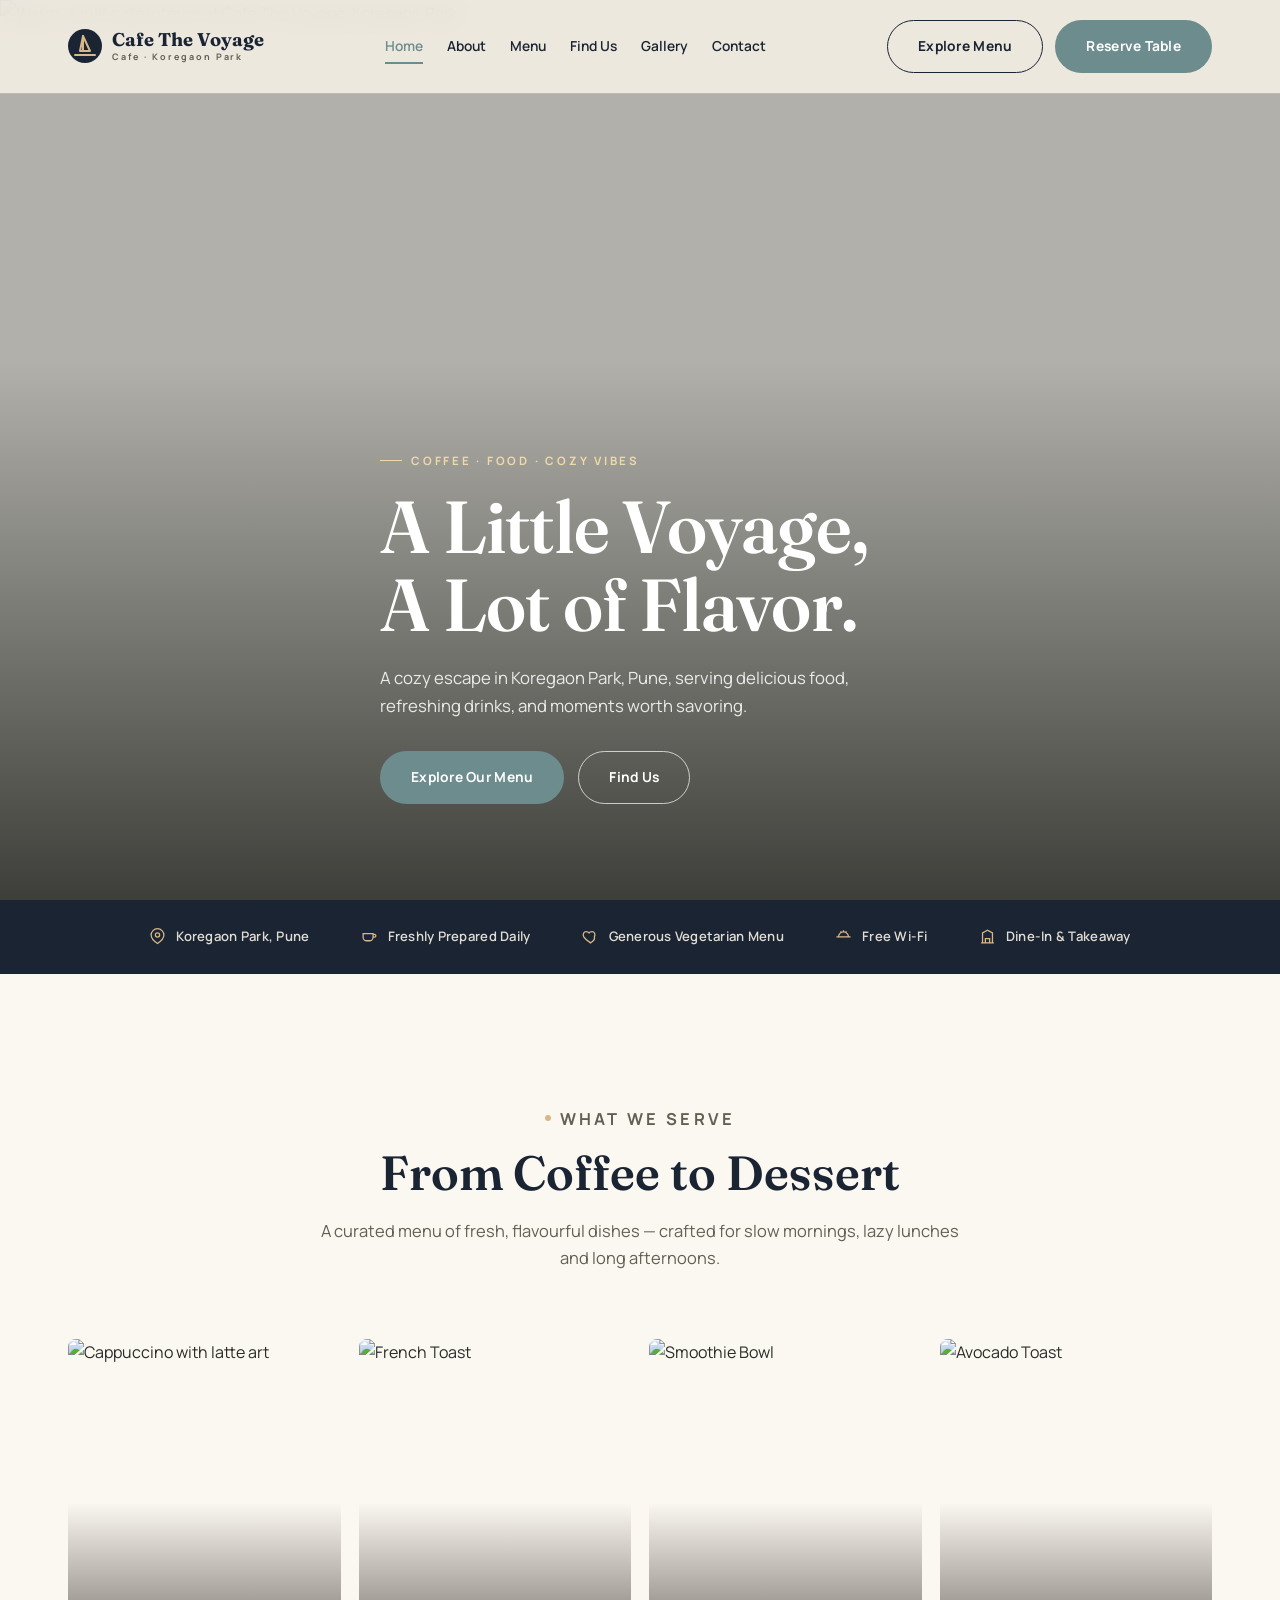
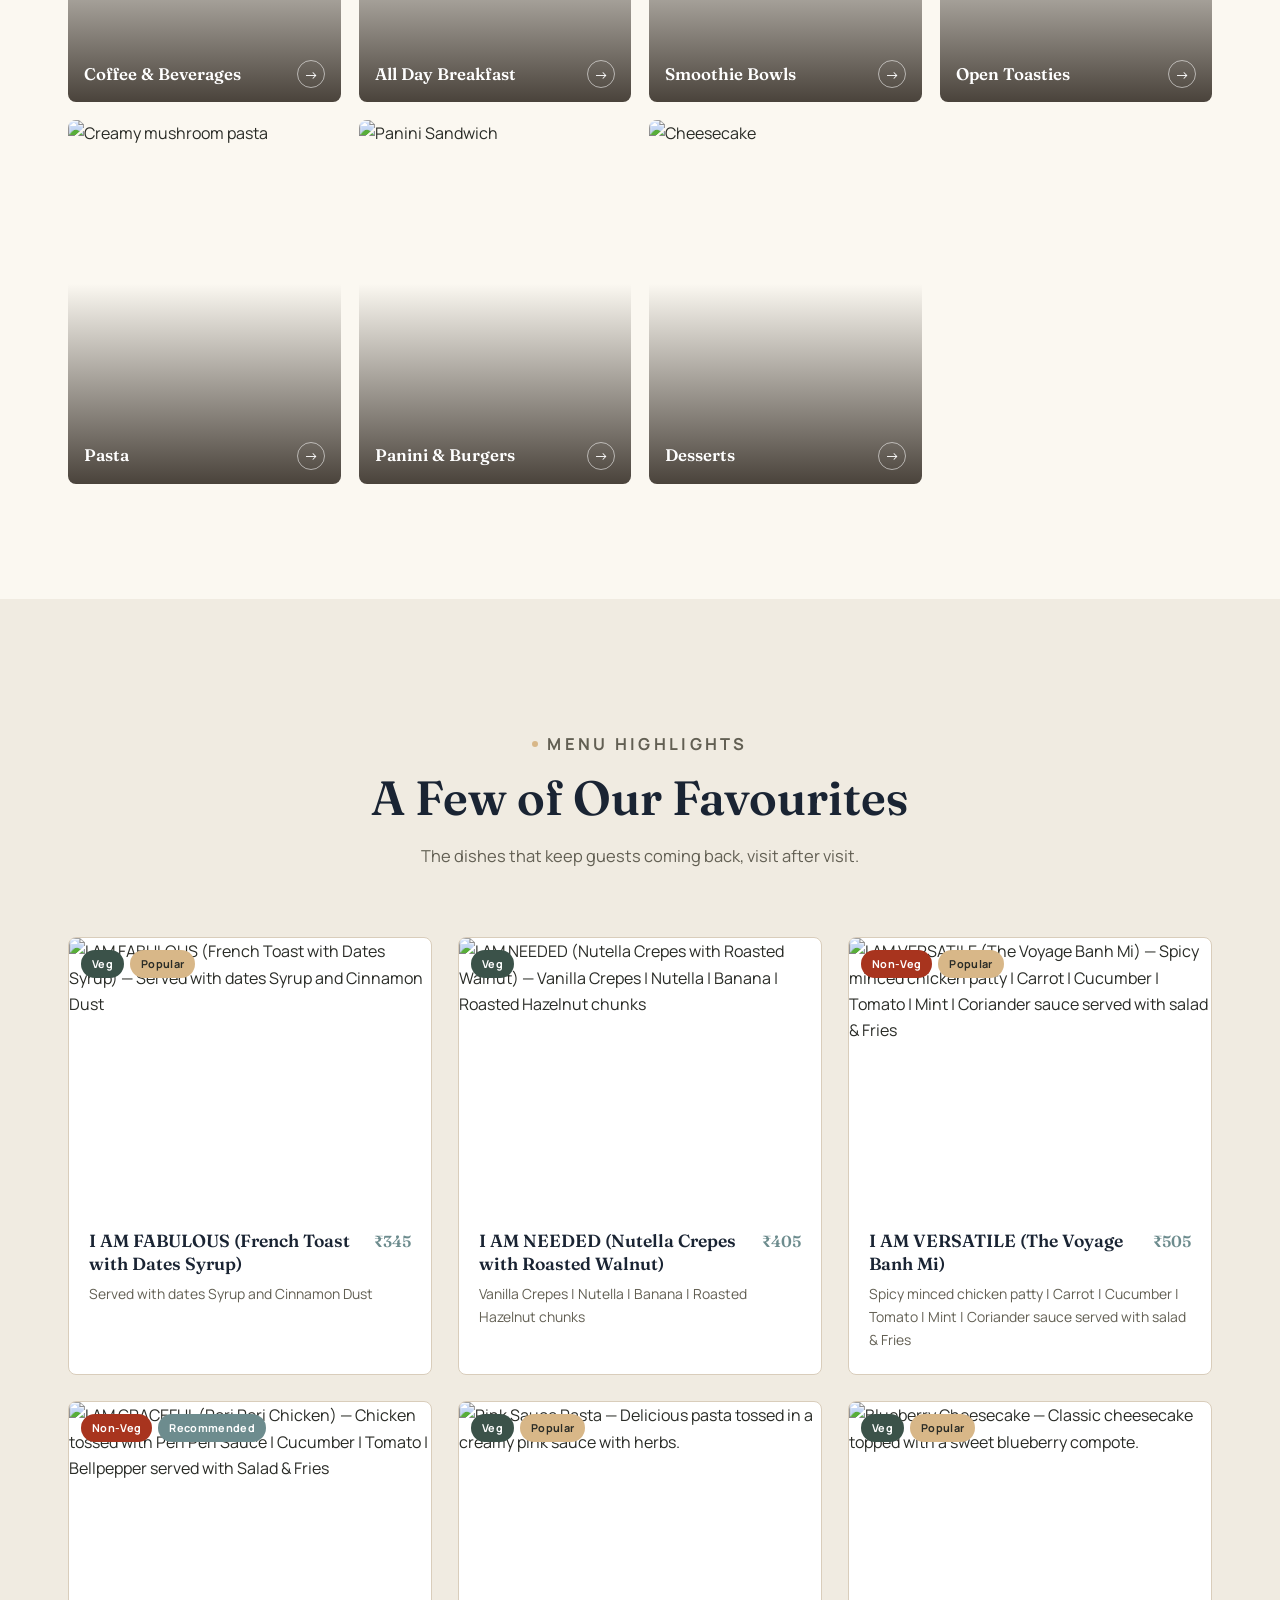
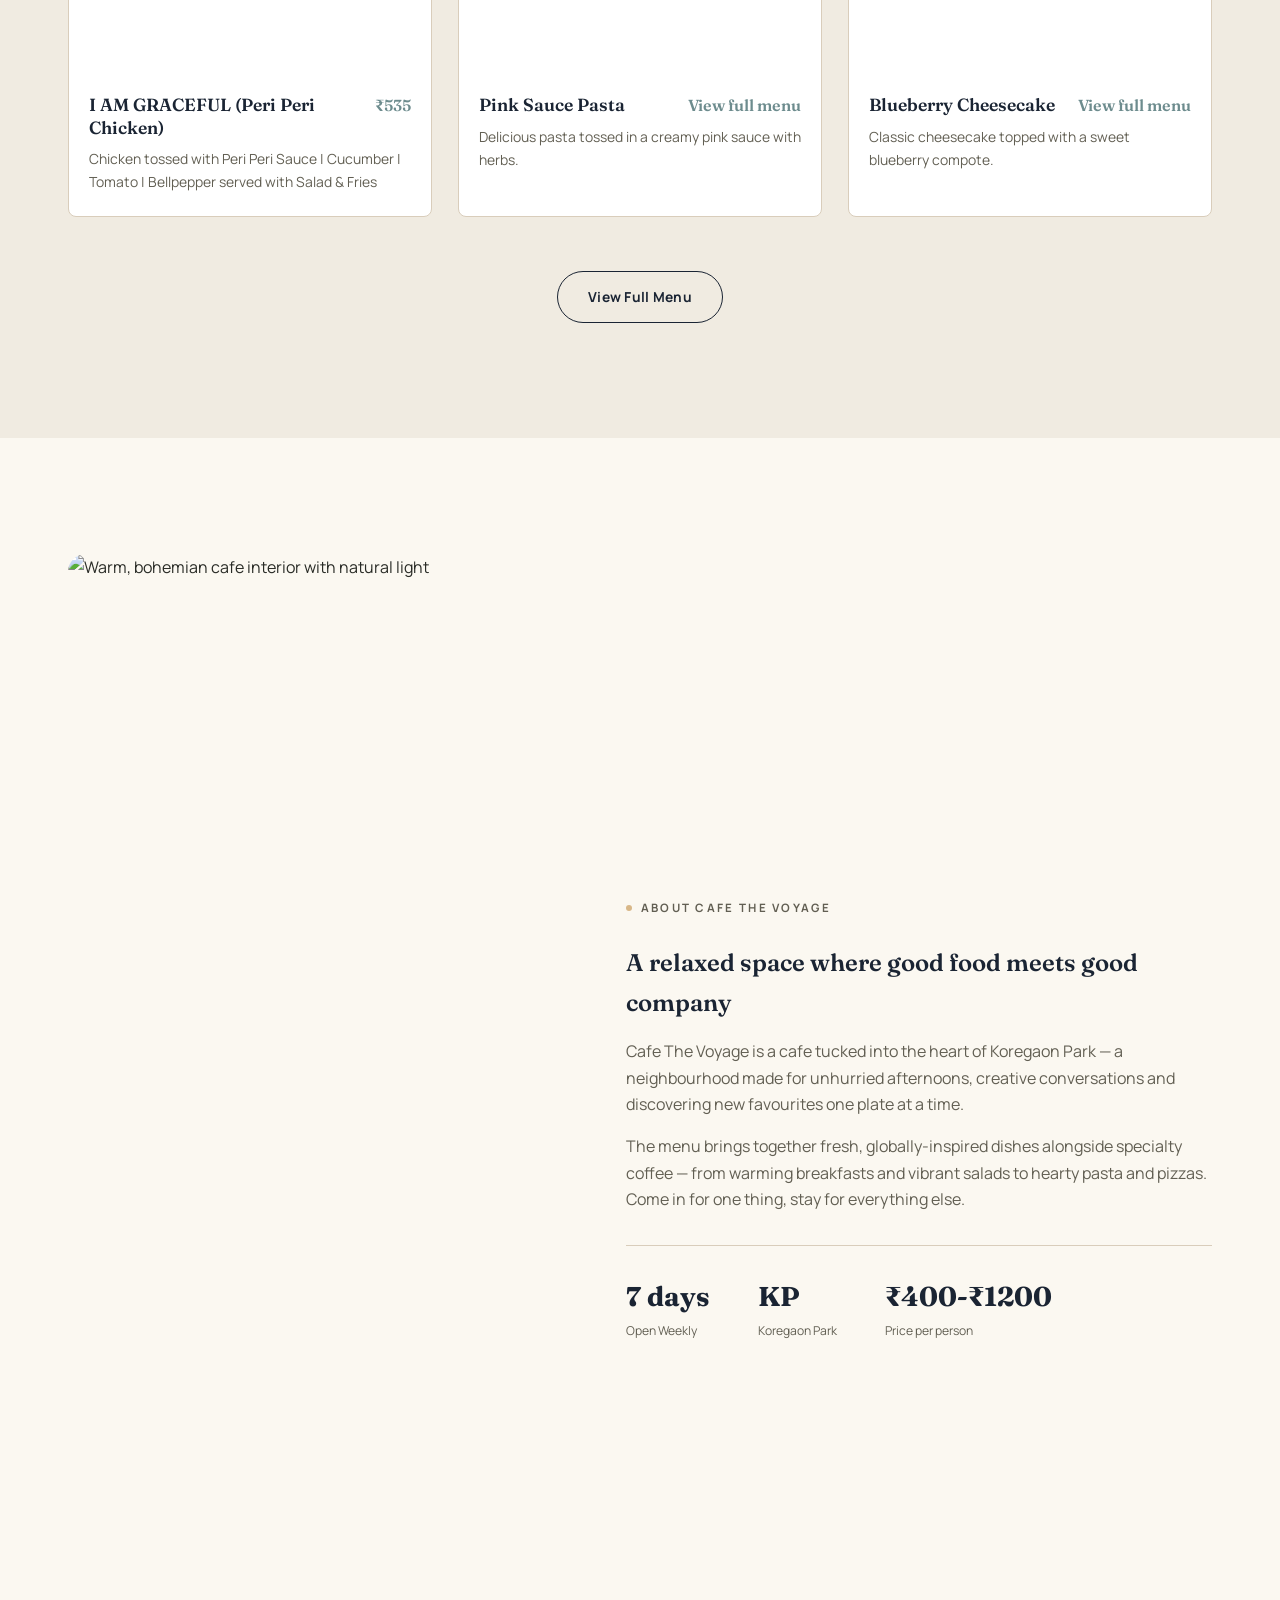
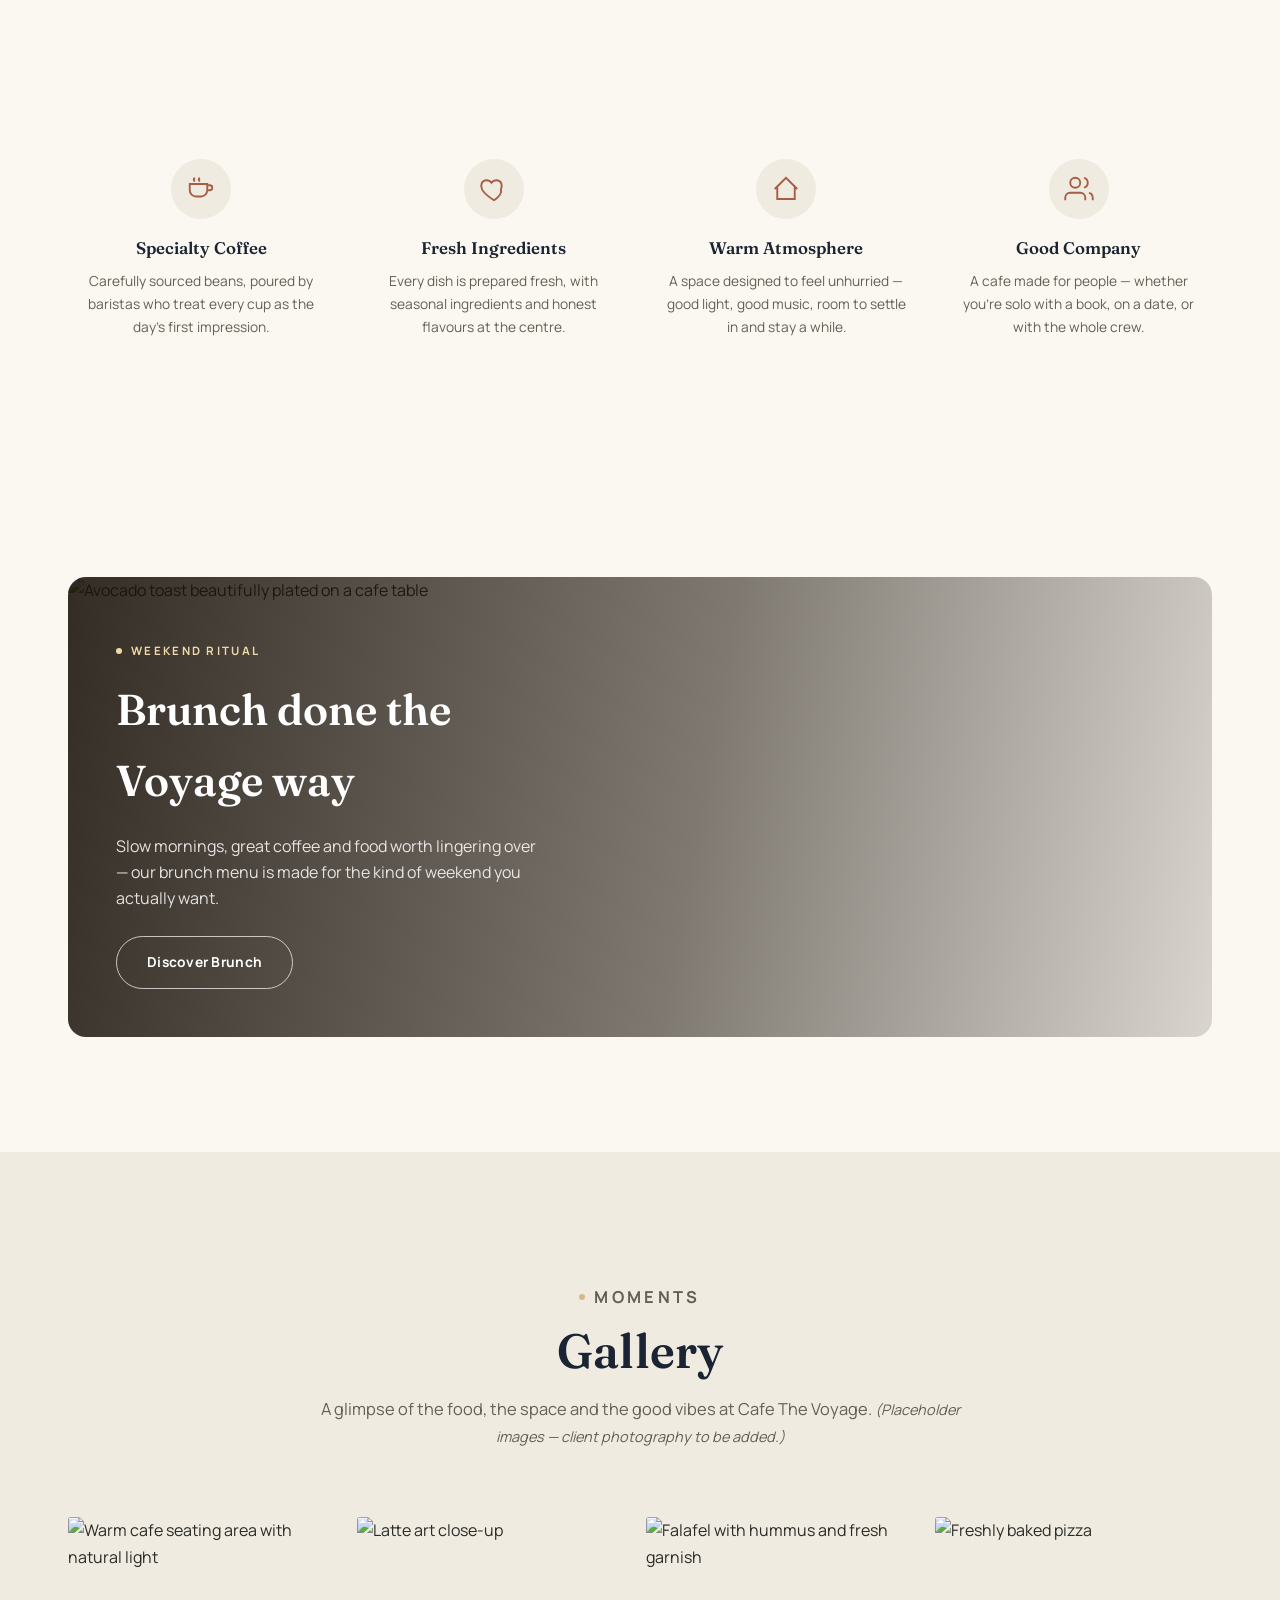
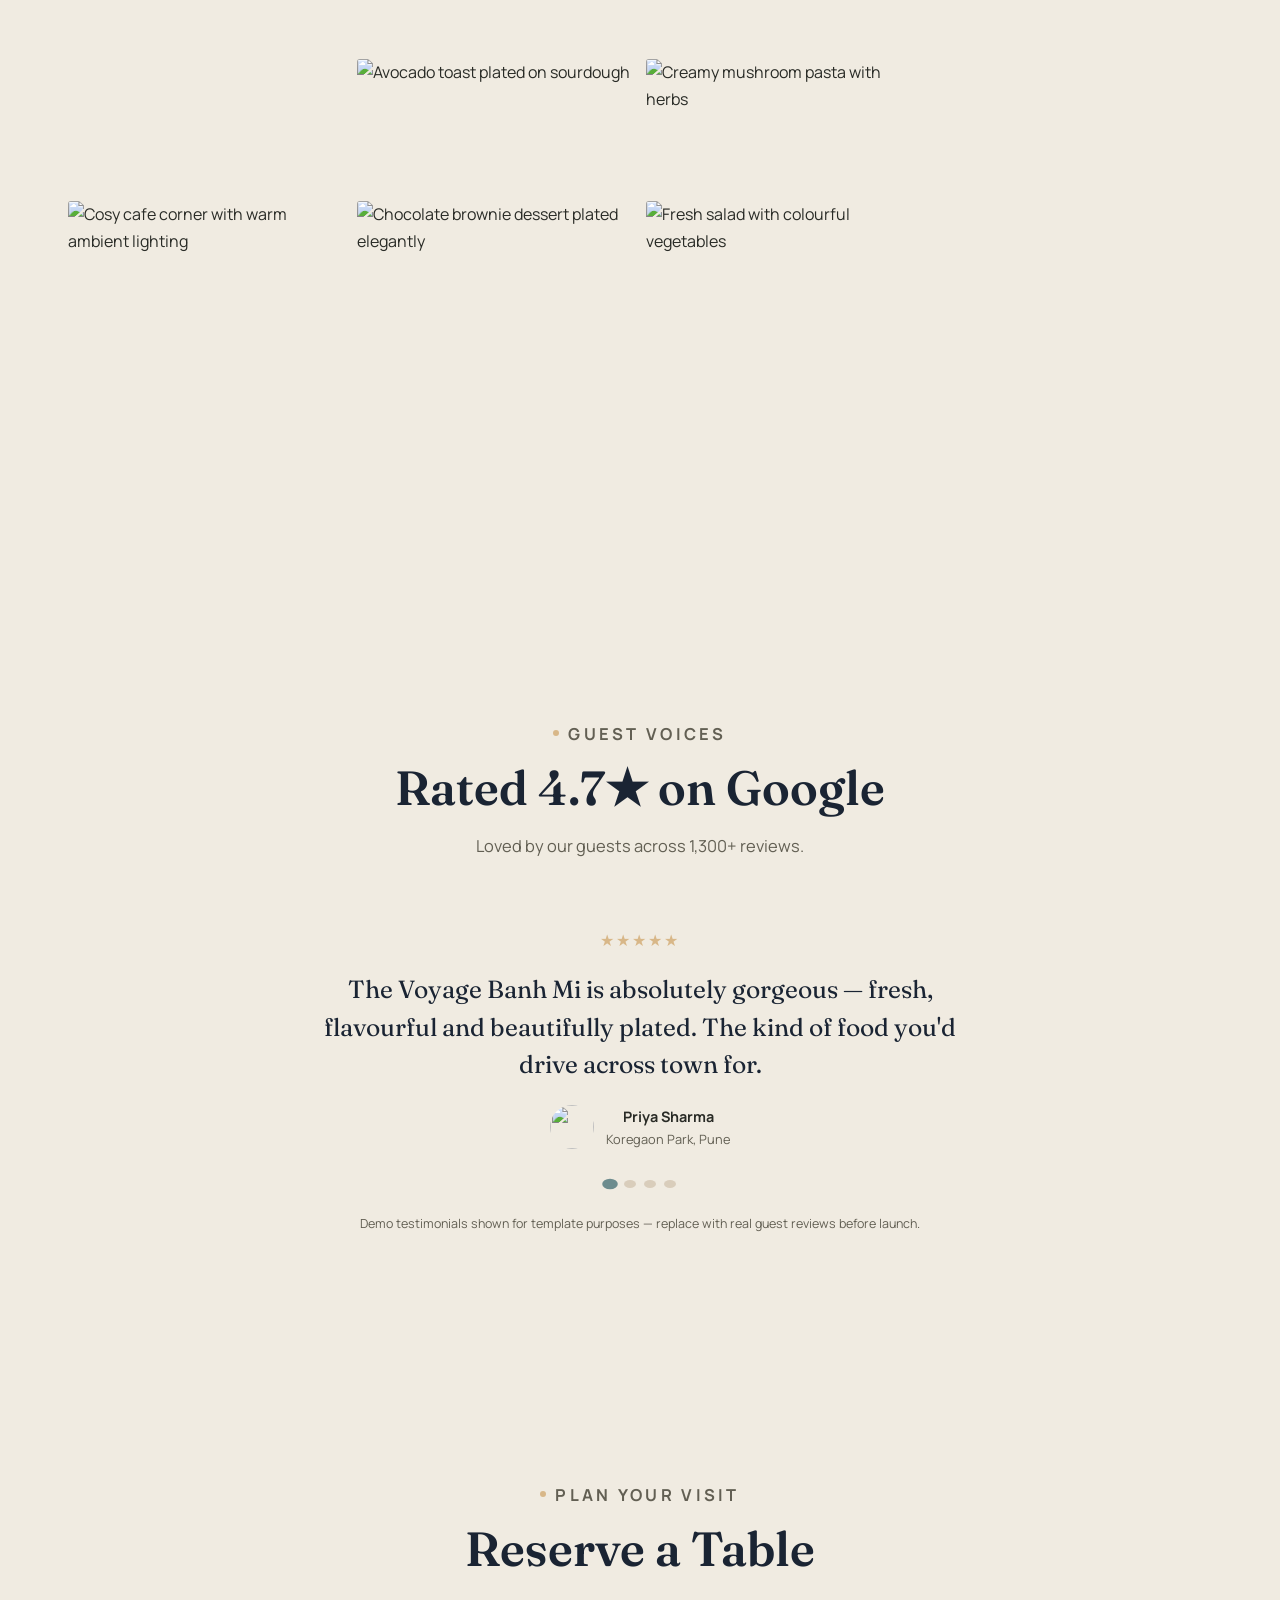
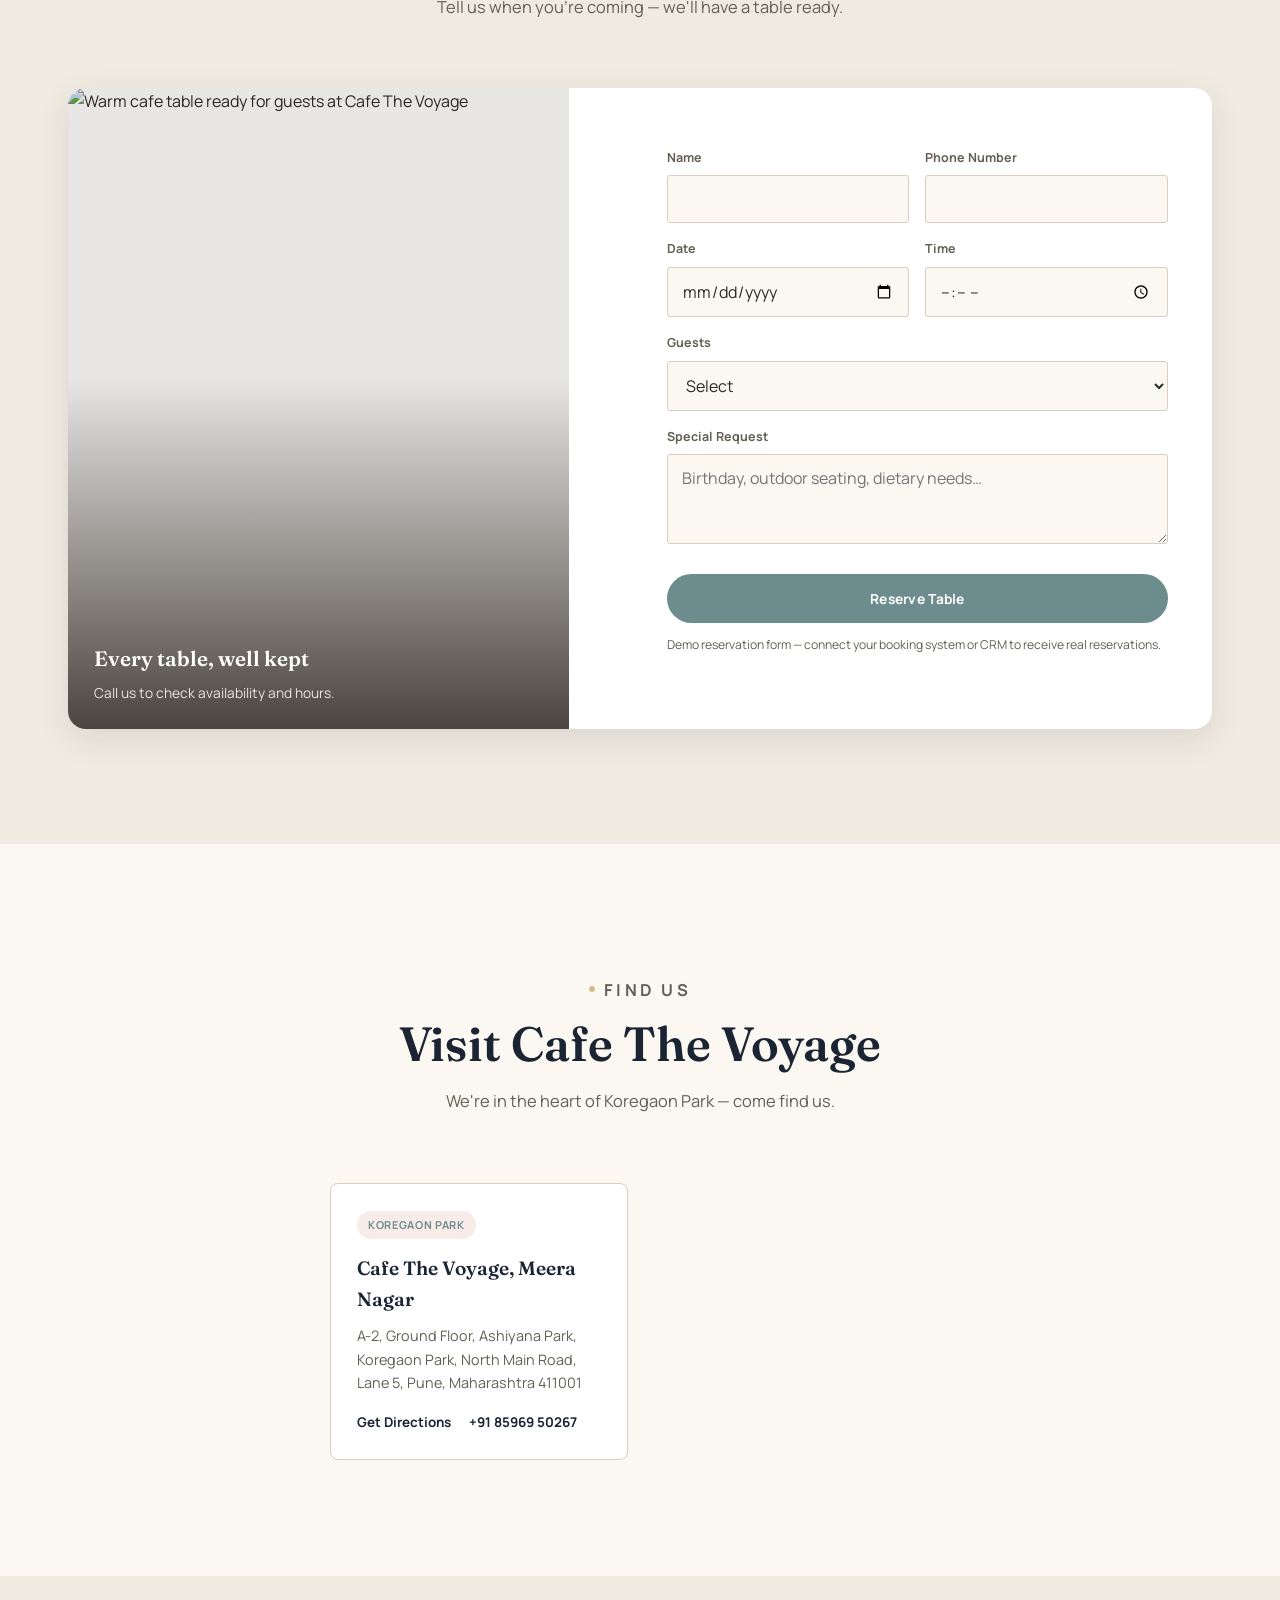
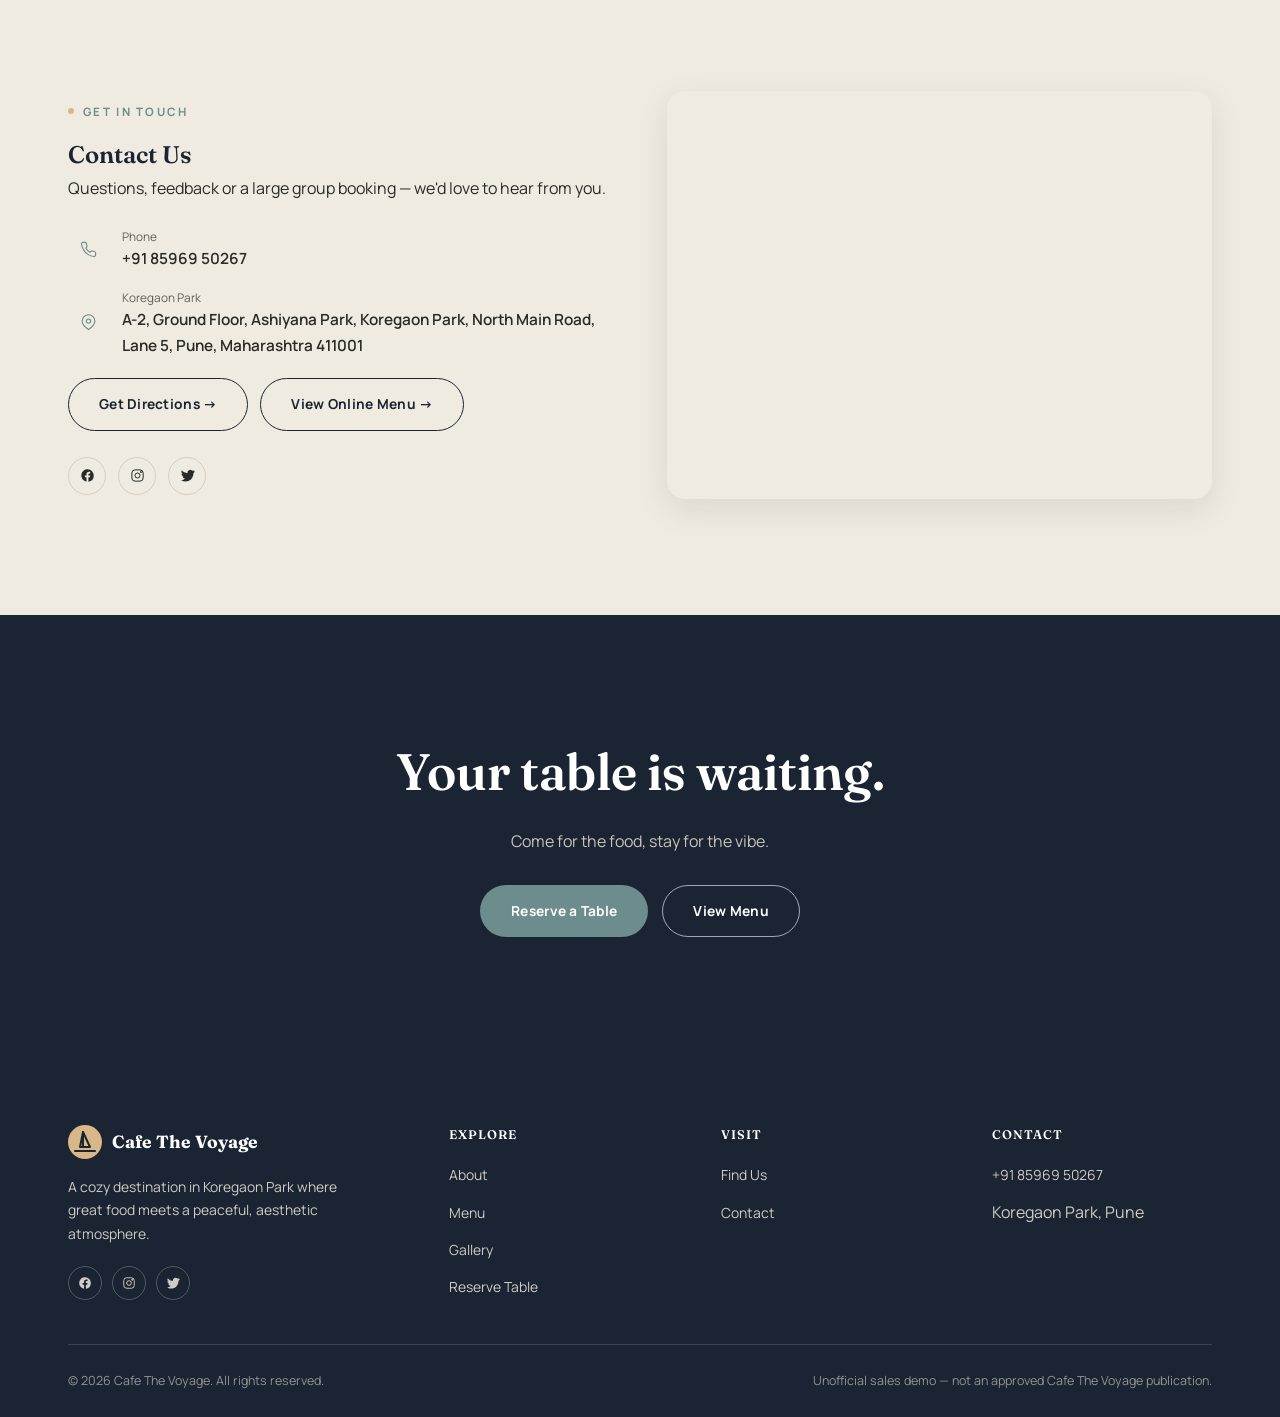
==== commit f1795fbd: "update" ====
--- a/index.html
+++ b/index.html
@@ -1,531 +1,1229 @@
-<!DOCTYPE html>
+<!doctype html>
 <html lang="en">
-<head>
-<meta charset="UTF-8">
-<meta name="viewport" content="width=device-width, initial-scale=1.0">
-<title>Boho Boho — A little boho, a lot of soul. | Koregaon Park, Pune</title>
-<meta name="description" content="Boho Boho is a relaxed bistro and cafe in Koregaon Park, Pune — serving fresh food, specialty coffee and beautiful moments in a warm, bohemian space.">
-<link rel="canonical" href="#">
-
-<!-- Open Graph -->
-<meta property="og:type" content="restaurant.restaurant">
-<meta property="og:title" content="Boho Boho — A little boho, a lot of soul.">
-<meta property="og:description" content="Fresh food, specialty coffee and a relaxed bohemian atmosphere in Koregaon Park, Pune.">
-<meta property="og:image" content="https://images.unsplash.com/photo-1554118811-1e0d58224f24?auto=format&fit=crop&w=1200&q=80">
-<meta property="og:url" content="#">
-
-<!-- Twitter -->
-<meta name="twitter:card" content="summary_large_image">
-<meta name="twitter:title" content="Boho Boho — A little boho, a lot of soul.">
-<meta name="twitter:description" content="Fresh food, specialty coffee and a relaxed bohemian atmosphere in Koregaon Park, Pune.">
-<meta name="twitter:image" content="https://images.unsplash.com/photo-1554118811-1e0d58224f24?auto=format&fit=crop&w=1200&q=80">
-
-<meta name="theme-color" content="#292B26">
-
-<!-- Favicon: botanical leaf mark for Boho Boho -->
-<link rel="icon" href="data:image/svg+xml,%3Csvg xmlns='http://www.w3.org/2000/svg' viewBox='0 0 64 64'%3E%3Ccircle cx='32' cy='32' r='32' fill='%23292B26'/%3E%3Cpath d='M32 14c0 0-12 8-12 18 0 6.6 5.4 12 12 12s12-5.4 12-12c0-10-12-18-12-18z' fill='%23C2A77C'/%3E%3Cline x1='32' y1='44' x2='32' y2='52' stroke='%23C2A77C' stroke-width='2.5' stroke-linecap='round'/%3E%3C/svg%3E">
-
-<link rel="preload" as="image" href="https://images.unsplash.com/photo-1554118811-1e0d58224f24?auto=format&fit=crop&w=1800&q=80" fetchpriority="high">
-<link rel="preconnect" href="https://fonts.googleapis.com">
-<link rel="preconnect" href="https://fonts.gstatic.com" crossorigin>
-<link href="https://fonts.googleapis.com/css2?family=Fraunces:opsz,wght@9..144,500;9..144,600;9..144,700&family=Manrope:wght@400;500;600;700;800&display=swap" rel="stylesheet">
-<link rel="stylesheet" href="style.css">
-
-<script type="application/ld+json">
-{
-  "@context": "https://schema.org",
-  "@type": "CafeOrCoffeeShop",
-  "name": "Boho Boho",
-  "image": "https://images.unsplash.com/photo-1554118811-1e0d58224f24?auto=format&fit=crop&w=1200&q=80",
-  "url": "#",
-  "servesCuisine": ["Cafe", "Bistro", "Mediterranean", "Continental"],
-  "priceRange": "₹₹–₹₹₹",
-  "telephone": "+91 98603 91777",
-  "address": {
-    "@type": "PostalAddress",
-    "streetAddress": "398, Row house, 1, S Main Rd, Ashok Chakra Society, Meera Nagar",
-    "addressLocality": "Koregaon Park, Pune",
-    "addressRegion": "Maharashtra",
-    "postalCode": "411001",
-    "addressCountry": "IN"
-  }
-}
-</script>
-</head>
-<body>
-
-<a class="skip-link" href="#main">Skip to content</a>
-
-<!-- ============ Loader ============ -->
-<div id="site-loader">
-  <div class="loader-brand">
-    <div class="loader-logo">
-      <svg width="24" height="24" viewBox="0 0 24 24" fill="none" xmlns="http://www.w3.org/2000/svg">
-        <path d="M12 3C12 3 5 8 5 14a7 7 0 0014 0C19 8 12 3 12 3z" fill="currentColor"/>
-        <line x1="12" y1="21" x2="12" y2="23" stroke="currentColor" stroke-width="1.8" stroke-linecap="round"/>
-      </svg>
-    </div>
-    <div class="loader-text">Boho Boho</div>
-  </div>
-  <div class="loader-bar-wrap">
-    <div class="loader-bar"></div>
-  </div>
-</div>
-
-<!-- ============ Navbar ============ -->
-<header class="navbar">
-  <div class="container navbar-inner">
-    <a href="index.html" class="navbar-logo" aria-label="Boho Boho home">
-      <!-- Botanical leaf mark -->
-      <span class="mark" aria-hidden="true">
-        <svg width="20" height="20" viewBox="0 0 24 24" fill="none" xmlns="http://www.w3.org/2000/svg">
-          <path d="M12 3C12 3 5 8 5 14a7 7 0 0014 0C19 8 12 3 12 3z" fill="#C2A77C"/>
-          <line x1="12" y1="21" x2="12" y2="23" stroke="#C2A77C" stroke-width="1.8" stroke-linecap="round"/>
-        </svg>
-      </span>
-      <span class="word">Boho Boho<small>Bistro · Cafe · Koregaon Park</small></span>
-    </a>
-    <nav class="navbar-links" id="navLinks" aria-label="Primary">
-      <a href="index.html#home">Home</a>
-      <a href="index.html#about">About</a>
-      <a href="menu.html">Menu</a>
-      <a href="index.html#locations">Find Us</a>
-      <a href="index.html#gallery">Gallery</a>
-      <a href="index.html#contact">Contact</a>
-      <a href="index.html#reserve" class="btn btn--primary navbar-cta-mobile">Reserve Table</a>
-    </nav>
-    <div class="navbar-cta">
-      <a href="menu.html" class="btn btn--outline">Explore Menu</a>
-      <a href="index.html#reserve" class="btn btn--primary">Reserve Table</a>
-    </div>
-    <button class="nav-toggle" id="navToggle" aria-label="Toggle menu" aria-expanded="false" aria-controls="navLinks">
-      <span></span><span></span><span></span>
-    </button>
-  </div>
-</header>
-<div class="nav-backdrop" id="navBackdrop"></div>
-
-<main id="main">
-
-  <!-- ============ Hero ============ -->
-  <section class="hero" id="home" aria-label="Welcome">
-    <div class="hero-media">
-      <img src="https://images.unsplash.com/photo-1554118811-1e0d58224f24?auto=format&fit=crop&w=1800&q=80"
-           alt="Warm, sunlit cafe interior at Boho Boho, Koregaon Park" fetchpriority="high" width="1800" height="1200">
-    </div>
-    <div class="container">
-      <div class="hero-content">
-        <p class="hero-eyebrow">Coffee · Food · Good Vibes</p>
-        <h1>A little boho,<br>a lot of soul.</h1>
-        <p class="hero-sub">Good food, beautiful moments, and a relaxed space in Koregaon Park.</p>
-        <div class="hero-actions">
-          <a href="menu.html" class="btn btn--primary">Explore Our Menu</a>
-          <a href="#locations" class="btn btn--outline">Find Us</a>
-        </div>
+  <head>
+    <meta charset="UTF-8" />
+    <meta name="viewport" content="width=device-width, initial-scale=1.0" />
+    <title>
+      Cafe The Voyage — A little boho, a lot of soul. | Koregaon Park, Pune
+    </title>
+    <meta
+      name="description"
+      content="Cafe The Voyage is a relaxed cafe in Koregaon Park, Pune — serving fresh food, specialty coffee and beautiful moments in a warm, bohemian space."
+    />
+    <link rel="canonical" href="#" />
+
+    <!-- Open Graph -->
+    <meta property="og:type" content="restaurant.restaurant" />
+    <meta
+      property="og:title"
+      content="Cafe The Voyage — A little boho, a lot of soul."
+    />
+    <meta
+      property="og:description"
+      content="Fresh food, specialty coffee and a relaxed bohemian atmosphere in Koregaon Park, Pune."
+    />
+    <meta
+      property="og:image"
+      content="https://images.unsplash.com/photo-1497935586351-b67a49e012bf?auto=format&fit=crop&w=1200&q=80"
+    />
+    <meta property="og:url" content="#" />
+
+    <!-- Twitter -->
+    <meta name="twitter:card" content="summary_large_image" />
+    <meta
+      name="twitter:title"
+      content="Cafe The Voyage — A little boho, a lot of soul."
+    />
+    <meta
+      name="twitter:description"
+      content="Fresh food, specialty coffee and a relaxed bohemian atmosphere in Koregaon Park, Pune."
+    />
+    <meta
+      name="twitter:image"
+      content="https://images.unsplash.com/photo-1497935586351-b67a49e012bf?auto=format&fit=crop&w=1200&q=80"
+    />
+
+    <meta name="theme-color" content="#292B26" />
+
+    <!-- Favicon: botanical leaf mark for Cafe The Voyage -->
+    <link
+      rel="icon"
+      href="data:image/svg+xml,%3Csvg xmlns='http://www.w3.org/2000/svg' viewBox='0 0 24 24' fill='none' stroke='%23D8B788' stroke-width='2' stroke-linecap='round' stroke-linejoin='round'%3E%3Cpath d='M2 21h20'/%3E%3Cpath d='M10 2L7 17h10L10 2z'/%3E%3Cpath d='M10 2v15'/%3E%3C/svg%3E"
+    />
+
+    <link
+      rel="preload"
+      as="image"
+      href="https://images.unsplash.com/photo-1497935586351-b67a49e012bf?auto=format&fit=crop&w=1800&q=80"
+      fetchpriority="high"
+    />
+    <link rel="preconnect" href="https://fonts.googleapis.com" />
+    <link rel="preconnect" href="https://fonts.gstatic.com" crossorigin />
+    <link
+      href="https://fonts.googleapis.com/css2?family=Fraunces:opsz,wght@9..144,500;9..144,600;9..144,700&family=Manrope:wght@400;500;600;700;800&display=swap"
+      rel="stylesheet"
+    />
+    <link rel="stylesheet" href="style.css" />
+
+    <script type="application/ld+json">
+      {
+        "@context": "https://schema.org",
+        "@type": "CafeOrCoffeeShop",
+        "name": "Cafe The Voyage",
+        "image": "https://images.unsplash.com/photo-1497935586351-b67a49e012bf?auto=format&fit=crop&w=1200&q=80",
+        "url": "#",
+        "servesCuisine": ["Cafe", "Bistro", "Mediterranean", "Continental"],
+        "priceRange": "₹₹–₹₹₹",
+        "telephone": "+91 85969 50267",
+        "address": {
+          "@type": "PostalAddress",
+          "streetAddress": "A-2, Ground Floor, Ashiyana Park, North Main Road, Lane 5",
+          "addressLocality": "Koregaon Park, Pune",
+          "addressRegion": "Maharashtra",
+          "postalCode": "411001",
+          "addressCountry": "IN"
+        }
+      }
+    </script>
+  </head>
+  <body>
+    <a class="skip-link" href="#main">Skip to content</a>
+
+    <!-- ============ Loader ============ -->
+    <div id="site-loader">
+      <div class="loader-brand">
+        <div class="loader-logo">
+          <svg
+            width="24"
+            height="24"
+            viewBox="0 0 24 24"
+            fill="none"
+            stroke="#D8B788"
+            stroke-width="2"
+            stroke-linecap="round"
+            stroke-linejoin="round"
+          >
+            <path d="M2 21h20" />
+            <path d="M10 2L7 17h10L10 2z" />
+            <path d="M10 2v15" />
+          </svg>
+        </div>
+        <div class="loader-text">Cafe The Voyage</div>
+      </div>
+      <div class="loader-bar-wrap">
+        <div class="loader-bar"></div>
       </div>
     </div>
-  </section>
-
-  <!-- ============ Trust Bar ============ -->
-  <section class="trust-bar" aria-label="Highlights">
-    <div class="container trust-list">
-      <span class="trust-item"><svg width="17" height="17" viewBox="0 0 24 24" fill="none" stroke="currentColor" stroke-width="1.8"><path d="M21 10c0 6-9 12-9 12S3 16 3 10a9 9 0 0118 0z"/><circle cx="12" cy="10" r="3"/></svg>Koregaon Park, Pune</span>
-      <span class="trust-item"><svg width="17" height="17" viewBox="0 0 24 24" fill="none" stroke="currentColor" stroke-width="1.8"><path d="M3 8h14v5a5 5 0 01-5 5H8a5 5 0 01-5-5V8zM17 9h2a2 2 0 010 4h-2"/></svg>Freshly Prepared Daily</span>
-      <span class="trust-item"><svg width="17" height="17" viewBox="0 0 24 24" fill="none" stroke="currentColor" stroke-width="1.8"><path d="M12 21s-7-4.35-9.5-8.5C.7 8.9 2.3 5 6 5c2 0 3.3 1 4 2 .7-1 2-2 4-2 3.7 0 5.3 3.9 3.5 7.5C19 16.65 12 21 12 21z"/></svg>Generous Vegetarian Menu</span>
-      <span class="trust-item"><svg width="17" height="17" viewBox="0 0 24 24" fill="none" stroke="currentColor" stroke-width="1.8"><path d="M5 12.5a7 7 0 0114 0M2 12.5h20M12 3v3M8 4.5l1 2.5M16 4.5l-1 2.5"/></svg>Free Wi-Fi</span>
-      <span class="trust-item"><svg width="17" height="17" viewBox="0 0 24 24" fill="none" stroke="currentColor" stroke-width="1.8"><path d="M3 21h18M5 21V7l7-4 7 4v14M9 21v-6h6v6"/></svg>Dine-In &amp; Takeaway</span>
-    </div>
-  </section>
-
-  <!-- ============ Featured Categories ============ -->
-  <section class="section" id="categories" aria-labelledby="categories-head">
-    <div class="container">
-      <div class="section-head reveal">
-        <p class="eyebrow">What We Serve</p>
-        <h2 id="categories-head">From Coffee to Dessert</h2>
-        <p>A curated menu of fresh, flavourful dishes — crafted for slow mornings, lazy lunches and long afternoons.</p>
-      </div>
-      <div class="cat-grid">
-        <a class="cat-card reveal" href="menu.html?cat=coffee">
-          <img src="https://images.unsplash.com/photo-1495474472287-4d71bcdd2085?auto=format&fit=crop&w=700&q=80" alt="Cappuccino with latte art" loading="lazy" width="700" height="933">
-          <span class="cat-label"><span class="name">Coffee &amp; Beverages</span><span class="arrow">→</span></span>
-        </a>
-        <a class="cat-card reveal reveal-delay-1" href="menu.html?cat=breakfast">
-          <img src="https://images.unsplash.com/photo-1525351484163-7529414344d8?auto=format&fit=crop&w=700&q=80" alt="Avocado toast on sourdough" loading="lazy" width="700" height="933">
-          <span class="cat-label"><span class="name">Breakfast &amp; Brunch</span><span class="arrow">→</span></span>
-        </a>
-        <a class="cat-card reveal reveal-delay-2" href="menu.html?cat=salads">
-          <img src="https://images.unsplash.com/photo-1588166524941-3bf61a9c41db?auto=format&fit=crop&w=700&q=80" alt="Falafel with hummus and fresh herbs" loading="lazy" width="700" height="933">
-          <span class="cat-label"><span class="name">Salads &amp; Healthy Bowls</span><span class="arrow">→</span></span>
-        </a>
-        <a class="cat-card reveal reveal-delay-3" href="menu.html?cat=pizza">
-          <img src="https://images.unsplash.com/photo-1513104890138-7c749659a591?auto=format&fit=crop&w=700&q=80" alt="Thin-crust pizza fresh from the oven" loading="lazy" width="700" height="933">
-          <span class="cat-label"><span class="name">Pizza</span><span class="arrow">→</span></span>
-        </a>
-        <a class="cat-card reveal" href="menu.html?cat=pasta">
-          <img src="https://images.unsplash.com/photo-1473093295043-cdd812d0e601?auto=format&fit=crop&w=700&q=80" alt="Creamy mushroom pasta" loading="lazy" width="700" height="933">
-          <span class="cat-label"><span class="name">Pasta</span><span class="arrow">→</span></span>
-        </a>
-        <a class="cat-card reveal reveal-delay-1" href="menu.html?cat=sandwiches">
-          <img src="https://images.unsplash.com/photo-1626700051175-6818013e1d4f?auto=format&fit=crop&w=700&q=80" alt="Grilled vegetable wrap on a plate" loading="lazy" width="700" height="933">
-          <span class="cat-label"><span class="name">Sandwiches &amp; Wraps</span><span class="arrow">→</span></span>
-        </a>
-        <a class="cat-card reveal reveal-delay-2" href="menu.html?cat=desserts">
-          <img src="https://images.unsplash.com/photo-1606313564200-e75d5e30476c?auto=format&fit=crop&w=700&q=80" alt="Warm chocolate brownie with ice cream" loading="lazy" width="700" height="933">
-          <span class="cat-label"><span class="name">Desserts</span><span class="arrow">→</span></span>
-        </a>
-      </div>
-    </div>
-  </section>
-
-  <!-- ============ Best Sellers (rendered from menu-data.js) ============ -->
-  <section class="section section--tint" id="bestsellers" aria-labelledby="best-head">
-    <div class="container">
-      <div class="section-head reveal">
-        <p class="eyebrow">Menu Highlights</p>
-        <h2 id="best-head">A Few of Our Favourites</h2>
-        <p>The dishes that keep guests coming back, visit after visit.</p>
-      </div>
-      <div class="dish-grid" id="featuredDishes" aria-live="polite"></div>
-      <div class="menu-preview-cta reveal">
-        <a href="menu.html" class="btn btn--outline">View Full Menu</a>
-      </div>
-    </div>
-  </section>
-
-  <!-- ============ About ============ -->
-  <section class="section" id="about" aria-labelledby="about-head">
-    <div class="container">
-      <div class="about-grid">
-        <div class="about-media reveal">
-          <img src="https://images.unsplash.com/photo-1521017432531-fbd92d768814?auto=format&fit=crop&w=900&q=80" alt="Warm, bohemian cafe interior with natural light" loading="lazy" width="900" height="1125">
-        </div>
-        <div class="about-copy reveal reveal-delay-1">
-          <p class="eyebrow">About Boho Boho</p>
-          <h2 id="about-head">A relaxed space where good food meets good company</h2>
-          <p>Boho Boho is a bistro and cafe tucked into the heart of Koregaon Park — a neighbourhood made for unhurried afternoons, creative conversations and discovering new favourites one plate at a time.</p>
-          <p>The menu brings together fresh, globally-inspired dishes alongside specialty coffee — from warming breakfasts and vibrant salads to hearty pasta and pizzas. Come in for one thing, stay for everything else.</p>
-          <div class="about-stats">
-            <div><div class="num">7 days</div><div class="lab">Open Weekly</div></div>
-            <div><div class="num">KP</div><div class="lab">Koregaon Park</div></div>
-            <div><div class="num">₹400+</div><div class="lab">Price per person</div></div>
-          </div>
-        </div>
-      </div>
-
-      <div class="values-grid">
-        <div class="value-card reveal">
-          <div class="value-icon" aria-hidden="true">
-            <svg width="30" height="30" viewBox="0 0 24 24" fill="none" stroke="#A85C43" stroke-width="1.5"><path d="M3 8h14v5a5 5 0 01-5 5H8a5 5 0 01-5-5V8zM17 9h2a2 2 0 010 4h-2M7 3c-1 1-1 2 0 3M11 3c-1 1-1 2 0 3"/></svg>
-          </div>
-          <h3>Specialty Coffee</h3>
-          <p>Carefully sourced beans, poured by baristas who treat every cup as the day's first impression.</p>
-        </div>
-        <div class="value-card reveal reveal-delay-1">
-          <div class="value-icon" aria-hidden="true">
-            <svg width="30" height="30" viewBox="0 0 24 24" fill="none" stroke="#A85C43" stroke-width="1.5"><path d="M12 21s-7-4.35-9.5-8.5C.7 8.9 2.3 5 6 5c2 0 3.3 1 4 2 .7-1 2-2 4-2 3.7 0 5.3 3.9 3.5 7.5C19 16.65 12 21 12 21z"/></svg>
-          </div>
-          <h3>Fresh Ingredients</h3>
-          <p>Every dish is prepared fresh, with seasonal ingredients and honest flavours at the centre.</p>
-        </div>
-        <div class="value-card reveal reveal-delay-2">
-          <div class="value-icon" aria-hidden="true">
-            <svg width="30" height="30" viewBox="0 0 24 24" fill="none" stroke="#A85C43" stroke-width="1.5"><path d="M3 12l9-9 9 9M5 10v10h14V10"/></svg>
-          </div>
-          <h3>Warm Atmosphere</h3>
-          <p>A space designed to feel unhurried — good light, good music, room to settle in and stay a while.</p>
-        </div>
-        <div class="value-card reveal reveal-delay-3">
-          <div class="value-icon" aria-hidden="true">
-            <svg width="30" height="30" viewBox="0 0 24 24" fill="none" stroke="#A85C43" stroke-width="1.5"><path d="M17 21v-2a4 4 0 00-4-4H5a4 4 0 00-4 4v2M9 11a4 4 0 100-8 4 4 0 000 8zM23 21v-2a4 4 0 00-3-3.87M16 3.13a4 4 0 010 7.75"/></svg>
-          </div>
-          <h3>Good Company</h3>
-          <p>A cafe made for people — whether you're solo with a book, on a date, or with the whole crew.</p>
-        </div>
-      </div>
-    </div>
-  </section>
-
-  <!-- ============ Signature Feature ============ -->
-  <section class="section" id="signature" aria-labelledby="signature-head">
-    <div class="container">
-      <div class="signature reveal">
-        <img src="https://images.unsplash.com/photo-1525351484163-7529414344d8?auto=format&fit=crop&w=1600&q=80" alt="Avocado toast beautifully plated on a cafe table" loading="lazy" width="1600" height="900">
-        <div class="signature-copy">
-          <p class="eyebrow">Weekend Ritual</p>
-          <h2 id="signature-head">Brunch done the boho way</h2>
-          <p>Slow mornings, great coffee and food worth lingering over — our brunch menu is made for the kind of weekend you actually want.</p>
-          <a href="menu.html?cat=breakfast" class="btn btn--outline">Discover Brunch</a>
-        </div>
-      </div>
-    </div>
-  </section>
-
-  <!-- ============ Gallery ============ -->
-  <section class="section section--tint" id="gallery" aria-labelledby="gallery-head">
-    <div class="container">
-      <div class="section-head reveal">
-        <p class="eyebrow">Moments</p>
-        <h2 id="gallery-head">Gallery</h2>
-        <p>A glimpse of the food, the space and the good vibes at Boho Boho. <em style="font-style:italic; font-size:0.88em; color:var(--color-text-soft);">(Placeholder images — client photography to be added.)</em></p>
-      </div>
-      <div class="gallery-grid reveal">
-        <div class="gallery-item"><img src="https://images.unsplash.com/photo-1554118811-1e0d58224f24?auto=format&fit=crop&w=500&q=80" data-full="https://images.unsplash.com/photo-1554118811-1e0d58224f24?auto=format&fit=crop&w=1400&q=85" alt="Warm cafe seating area with natural light" loading="lazy" width="500" height="500"></div>
-        <div class="gallery-item"><img src="https://images.unsplash.com/photo-1495474472287-4d71bcdd2085?auto=format&fit=crop&w=500&q=80" data-full="https://images.unsplash.com/photo-1495474472287-4d71bcdd2085?auto=format&fit=crop&w=1400&q=85" alt="Latte art close-up" loading="lazy" width="500" height="500"></div>
-        <div class="gallery-item"><img src="https://images.unsplash.com/photo-1588166524941-3bf61a9c41db?auto=format&fit=crop&w=500&q=80" data-full="https://images.unsplash.com/photo-1588166524941-3bf61a9c41db?auto=format&fit=crop&w=1400&q=85" alt="Falafel with hummus and fresh garnish" loading="lazy" width="500" height="500"></div>
-        <div class="gallery-item"><img src="https://images.unsplash.com/photo-1513104890138-7c749659a591?auto=format&fit=crop&w=500&q=80" data-full="https://images.unsplash.com/photo-1513104890138-7c749659a591?auto=format&fit=crop&w=1400&q=85" alt="Freshly baked pizza" loading="lazy" width="500" height="500"></div>
-        <div class="gallery-item"><img src="https://images.unsplash.com/photo-1525351484163-7529414344d8?auto=format&fit=crop&w=500&q=80" data-full="https://images.unsplash.com/photo-1525351484163-7529414344d8?auto=format&fit=crop&w=1400&q=85" alt="Avocado toast plated on sourdough" loading="lazy" width="500" height="500"></div>
-        <div class="gallery-item"><img src="https://images.unsplash.com/photo-1473093295043-cdd812d0e601?auto=format&fit=crop&w=500&q=80" data-full="https://images.unsplash.com/photo-1473093295043-cdd812d0e601?auto=format&fit=crop&w=1400&q=85" alt="Creamy mushroom pasta with herbs" loading="lazy" width="500" height="500"></div>
-        <div class="gallery-item"><img src="https://images.unsplash.com/photo-1521017432531-fbd92d768814?auto=format&fit=crop&w=500&q=80" data-full="https://images.unsplash.com/photo-1521017432531-fbd92d768814?auto=format&fit=crop&w=1400&q=85" alt="Cosy cafe corner with warm ambient lighting" loading="lazy" width="500" height="500"></div>
-        <div class="gallery-item"><img src="https://images.unsplash.com/photo-1606313564200-e75d5e30476c?auto=format&fit=crop&w=500&q=80" data-full="https://images.unsplash.com/photo-1606313564200-e75d5e30476c?auto=format&fit=crop&w=1400&q=85" alt="Chocolate brownie dessert plated elegantly" loading="lazy" width="500" height="500"></div>
-        <div class="gallery-item"><img src="https://images.unsplash.com/photo-1512621776951-a57141f2eefd?auto=format&fit=crop&w=500&q=80" data-full="https://images.unsplash.com/photo-1512621776951-a57141f2eefd?auto=format&fit=crop&w=1400&q=85" alt="Fresh salad with colourful vegetables" loading="lazy" width="500" height="500"></div>
-      </div>
-    </div>
-  </section>
-
-  <!-- Lightbox -->
-  <div class="lightbox" role="dialog" aria-modal="true" aria-label="Gallery image viewer">
-    <button class="lightbox-nav lightbox-prev" aria-label="Previous image">‹</button>
-    <img src="" alt="">
-    <button class="lightbox-nav lightbox-next" aria-label="Next image">›</button>
-    <button class="lightbox-close" aria-label="Close gallery viewer">×</button>
-  </div>
-
-  <!-- ============ Testimonials ============ -->
-  <!-- Demo testimonials — replace with real guest reviews before launch. -->
-  <section class="section testimonials-slider" id="testimonials" aria-labelledby="testi-head">
-    <div class="container">
-      <div class="section-head reveal">
-        <p class="eyebrow">Guest Voices</p>
-        <h2 id="testi-head">Testimonials</h2>
-      </div>
-      <div style="max-width:720px;margin:0 auto;overflow:hidden;">
-        <div class="testi-track">
-          <div class="testi-card">
-            <div class="testi-stars" aria-label="5 out of 5 stars">★★★★★</div>
-            <p class="testi-quote">The falafel with hummus is absolutely gorgeous — fresh, flavourful and beautifully plated. The kind of food you'd drive across town for.</p>
-            <div class="testi-person">
-              <img src="https://randomuser.me/api/portraits/women/68.jpg" alt="" loading="lazy" width="44" height="44">
-              <div><div class="name">Priya Sharma</div><div class="loc">Koregaon Park, Pune</div></div>
-            </div>
-          </div>
-          <div class="testi-card">
-            <div class="testi-stars" aria-label="5 out of 5 stars">★★★★★</div>
-            <p class="testi-quote">Our go-to weekend brunch spot. The mushroom pasta is a must-order, and the coffee is genuinely great. Love the vibe too.</p>
-            <div class="testi-person">
-              <img src="https://randomuser.me/api/portraits/men/32.jpg" alt="" loading="lazy" width="44" height="44">
-              <div><div class="name">Arjun Patel</div><div class="loc">Baner, Pune</div></div>
-            </div>
-          </div>
-          <div class="testi-card">
-            <div class="testi-stars" aria-label="4 out of 5 stars">★★★★☆</div>
-            <p class="testi-quote">Warm, earthy interiors and a menu that genuinely makes you want to try everything. The avocado toast is underrated — get it.</p>
-            <div class="testi-person">
-              <img src="https://randomuser.me/api/portraits/women/44.jpg" alt="" loading="lazy" width="44" height="44">
-              <div><div class="name">Meera Joshi</div><div class="loc">Aundh, Pune</div></div>
-            </div>
-          </div>
-          <div class="testi-card">
-            <div class="testi-stars" aria-label="5 out of 5 stars">★★★★★</div>
-            <p class="testi-quote">Perfect spot for a casual dinner with friends. The pizza was brilliant and the staff were incredibly warm and attentive.</p>
-            <div class="testi-person">
-              <img src="https://randomuser.me/api/portraits/men/56.jpg" alt="" loading="lazy" width="44" height="44">
-              <div><div class="name">Rohan Deshpande</div><div class="loc">Kalyani Nagar, Pune</div></div>
-            </div>
-          </div>
-        </div>
-      </div>
-      <div class="testi-dots"></div>
-      <p class="testi-note">Demo testimonials shown for template purposes — replace with real guest reviews before launch.</p>
-    </div>
-  </section>
-
-  <!-- ============ Reserve Table ============ -->
-  <section class="section section--tint" id="reserve" aria-labelledby="reserve-head">
-    <div class="container">
-      <div class="section-head reveal">
-        <p class="eyebrow">Plan Your Visit</p>
-        <h2 id="reserve-head">Reserve a Table</h2>
-        <p>Tell us when you're coming — we'll have a table ready.</p>
-      </div>
-      <div class="reserve-wrap reveal">
-        <div class="reserve-media">
-          <img src="https://images.unsplash.com/photo-1554118811-1e0d58224f24?auto=format&fit=crop&w=900&q=80" alt="Warm cafe table ready for guests at Boho Boho" loading="lazy" width="900" height="700">
-          <div class="reserve-media-copy">
-            <h3>Every table, well kept</h3>
-            <p>Call us to check availability and hours.</p>
-          </div>
-        </div>
-        <form class="reserve-form" id="reserveForm">
-          <div class="form-row">
-            <div class="field">
-              <label for="resName">Name</label>
-              <input type="text" id="resName" name="name" required autocomplete="name">
-            </div>
-            <div class="field">
-              <label for="resPhone">Phone Number</label>
-              <input type="tel" id="resPhone" name="phone" required autocomplete="tel">
-            </div>
-          </div>
-          <div class="form-row">
-            <div class="field">
-              <label for="resDate">Date</label>
-              <input type="date" id="resDate" name="date" required>
-            </div>
-            <div class="field">
-              <label for="resTime">Time</label>
-              <input type="time" id="resTime" name="time" required>
-            </div>
-          </div>
-          <div class="field">
-            <label for="resGuests">Guests</label>
-            <select id="resGuests" name="guests" required>
-              <option value="">Select</option>
-              <option>1</option><option>2</option><option>3</option><option>4</option>
-              <option>5</option><option>6</option><option>7+</option>
-            </select>
-          </div>
-          <div class="field">
-            <label for="resNote">Special Request</label>
-            <textarea id="resNote" name="note" placeholder="Birthday, outdoor seating, dietary needs…"></textarea>
-          </div>
-          <button type="submit" class="btn btn--primary btn--full">Reserve Table</button>
-          <p class="form-note" data-cfg="reserveNote">Demo reservation form — connect your booking system or CRM to receive real reservations.</p>
-          <p class="form-msg" role="status"></p>
-        </form>
-      </div>
-    </div>
-  </section>
-
-  <!-- ============ Locations ============ -->
-  <section class="section" id="locations" aria-labelledby="loc-head">
-    <div class="container">
-      <div class="section-head reveal">
-        <p class="eyebrow">Find Us</p>
-        <h2 id="loc-head">Visit Boho Boho</h2>
-        <p>We're in the heart of Koregaon Park — come find us.</p>
-      </div>
-      <div class="loc-grid" style="max-width:620px; margin:0 auto;">
-        <div class="loc-card reveal">
-          <span class="loc-tag">Koregaon Park</span>
-          <h3>Boho Boho, Meera Nagar</h3>
-          <p class="addr" data-cfg="address">398, Row house, 1, S Main Rd, Ashok Chakra Society, Meera Nagar, Koregaon Park, Pune, Maharashtra 411001, India</p>
-          <div class="loc-actions">
-            <a href="https://www.google.com/maps/search/?api=1&query=398+Row+house+1+S+Main+Rd+Ashok+Chakra+Society+Meera+Nagar+Koregaon+Park+Pune+411001" target="_blank" rel="noopener">Get Directions</a>
-            <a href="tel:+919860391777" data-cfg="phoneDisplay">+91 98603 91777</a>
-          </div>
-        </div>
-      </div>
-    </div>
-  </section>
-
-  <!-- ============ Contact ============ -->
-  <section class="section section--tint" id="contact" aria-labelledby="contact-head">
-    <div class="container">
-      <div class="contact-grid">
-        <div class="contact-info reveal">
-          <p class="eyebrow">Get In Touch</p>
-          <h2 id="contact-head">Contact Us</h2>
-          <p>Questions, feedback or a large group booking — we'd love to hear from you.</p>
-          <ul class="contact-list">
-            <li>
-              <span class="contact-icon" aria-hidden="true">
-                <svg width="17" height="17" viewBox="0 0 24 24" fill="none" stroke="currentColor" stroke-width="1.6"><path d="M22 16.92v3a2 2 0 01-2.18 2 19.79 19.79 0 01-8.63-3.07 19.5 19.5 0 01-6-6 19.79 19.79 0 01-3.07-8.67A2 2 0 014.11 2h3a2 2 0 012 1.72c.127.96.361 1.903.7 2.81a2 2 0 01-.45 2.11L8.09 9.91a16 16 0 006 6l1.27-1.27a2 2 0 012.11-.45c.907.339 1.85.573 2.81.7A2 2 0 0122 16.92z"/></svg>
-              </span>
-              <div><div class="lab">Phone</div><div class="val"><a href="tel:+919860391777" data-cfg="phoneDisplay">+91 98603 91777</a></div></div>
-            </li>
-            <li>
-              <span class="contact-icon" aria-hidden="true">
-                <svg width="17" height="17" viewBox="0 0 24 24" fill="none" stroke="currentColor" stroke-width="1.6"><path d="M21 10c0 6-9 12-9 12S3 16 3 10a9 9 0 0118 0z"/><circle cx="12" cy="10" r="3"/></svg>
-              </span>
-              <div><div class="lab">Koregaon Park</div><div class="val" data-cfg="address">398, Row house, 1, S Main Rd, Ashok Chakra Society, Meera Nagar, Koregaon Park, Pune, Maharashtra 411001, India</div></div>
-            </li>
-          </ul>
-          <div style="margin-top:20px;">
-            <a href="https://www.google.com/maps/search/?api=1&query=398+Row+house+1+S+Main+Rd+Ashok+Chakra+Society+Meera+Nagar+Koregaon+Park+Pune+411001" target="_blank" rel="noopener" class="btn btn--outline" style="display:inline-flex;">Get Directions →</a>
-          </div>
-          <div class="social-row">
-            <a href="#" aria-label="Boho Boho on Facebook"><svg width="15" height="15" viewBox="0 0 24 24" fill="currentColor"><path d="M22 12a10 10 0 10-11.6 9.9v-7H7.9V12h2.5V9.8c0-2.5 1.5-3.9 3.8-3.9 1.1 0 2.2.2 2.2.2v2.5h-1.3c-1.2 0-1.6.8-1.6 1.6V12h2.8l-.4 2.9h-2.4v7A10 10 0 0022 12z"/></svg></a>
-            <a href="#" aria-label="Boho Boho on Instagram"><svg width="15" height="15" viewBox="0 0 24 24" fill="none" stroke="currentColor" stroke-width="1.6"><rect x="3" y="3" width="18" height="18" rx="5"/><circle cx="12" cy="12" r="4"/><circle cx="17.5" cy="6.5" r="1"/></svg></a>
-            <a href="#" aria-label="Boho Boho on Twitter"><svg width="15" height="15" viewBox="0 0 24 24" fill="currentColor"><path d="M23 4.9c-.8.4-1.7.6-2.6.8a4.4 4.4 0 002-2.5c-.9.5-1.9.9-2.9 1.1a4.4 4.4 0 00-7.5 4c-3.6-.2-6.9-1.9-9-4.6a4.4 4.4 0 001.4 5.9c-.7 0-1.4-.2-2-.6v.1c0 2.1 1.5 3.9 3.5 4.3-.6.2-1.3.2-2 .1.6 1.8 2.2 3.1 4.2 3.1A8.9 8.9 0 012 19.6a12.5 12.5 0 006.8 2c8.1 0 12.6-6.9 12.6-12.8v-.6c.9-.6 1.6-1.4 2.2-2.3z"/></svg></a>
-          </div>
-        </div>
-        <div class="contact-map reveal reveal-delay-1">
-          <iframe
-            src="https://www.google.com/maps?q=398,+Row+house,+1,+S+Main+Rd,+Ashok+Chakra+Society,+Meera+Nagar,+Koregaon+Park,+Pune,+Maharashtra+411001&output=embed"
-            title="Boho Boho location map — Koregaon Park, Pune" loading="lazy" referrerpolicy="no-referrer-when-downgrade"></iframe>
-        </div>
-      </div>
-    </div>
-  </section>
-
-  <!-- ============ Final CTA ============ -->
-  <section class="section final-cta" aria-labelledby="cta-head">
-    <div class="container reveal">
-      <h2 id="cta-head">Your table is waiting.</h2>
-      <p>Come for the food, stay for the vibe.</p>
-      <div class="cta-actions">
-        <a href="#reserve" class="btn btn--primary">Reserve a Table</a>
-        <a href="menu.html" class="btn btn--outline">View Menu</a>
-      </div>
-    </div>
-  </section>
-
-</main>
-
-<!-- ============ Footer ============ -->
-<footer class="footer">
-  <div class="container">
-    <div class="footer-top">
-      <div class="footer-brand">
-        <a href="index.html" class="footer-logo" aria-label="Boho Boho home">
+
+    <!-- ============ Navbar ============ -->
+    <header class="navbar">
+      <div class="container navbar-inner">
+        <a
+          href="index.html"
+          class="navbar-logo"
+          aria-label="Cafe The Voyage home"
+        >
+          <!-- Botanical leaf mark -->
           <span class="mark" aria-hidden="true">
-            <svg width="20" height="20" viewBox="0 0 24 24" fill="none" xmlns="http://www.w3.org/2000/svg">
-              <path d="M12 3C12 3 5 8 5 14a7 7 0 0014 0C19 8 12 3 12 3z" fill="#C2A77C"/>
-              <line x1="12" y1="21" x2="12" y2="23" stroke="#C2A77C" stroke-width="1.8" stroke-linecap="round"/>
+            <svg
+              width="24"
+              height="24"
+              viewBox="0 0 24 24"
+              fill="none"
+              stroke="#D8B788"
+              stroke-width="2"
+              stroke-linecap="round"
+              stroke-linejoin="round"
+            >
+              <path d="M2 21h20" />
+              <path d="M10 2L7 17h10L10 2z" />
+              <path d="M10 2v15" />
             </svg>
           </span>
-          <span class="word">Boho Boho</span>
+          <span class="word"
+            >Cafe The Voyage<small>Cafe · Koregaon Park</small></span
+          >
         </a>
-        <p class="footer-about">A relaxed bistro and cafe in Koregaon Park, Pune — good food, specialty coffee and a space made for slow, beautiful moments.</p>
-        <div class="footer-social">
-          <a href="#" aria-label="Facebook"><svg width="14" height="14" viewBox="0 0 24 24" fill="currentColor"><path d="M22 12a10 10 0 10-11.6 9.9v-7H7.9V12h2.5V9.8c0-2.5 1.5-3.9 3.8-3.9 1.1 0 2.2.2 2.2.2v2.5h-1.3c-1.2 0-1.6.8-1.6 1.6V12h2.8l-.4 2.9h-2.4v7A10 10 0 0022 12z"/></svg></a>
-          <a href="#" aria-label="Instagram"><svg width="14" height="14" viewBox="0 0 24 24" fill="none" stroke="currentColor" stroke-width="1.6"><rect x="3" y="3" width="18" height="18" rx="5"/><circle cx="12" cy="12" r="4"/><circle cx="17.5" cy="6.5" r="1"/></svg></a>
-          <a href="#" aria-label="Twitter"><svg width="14" height="14" viewBox="0 0 24 24" fill="currentColor"><path d="M23 4.9c-.8.4-1.7.6-2.6.8a4.4 4.4 0 002-2.5c-.9.5-1.9.9-2.9 1.1a4.4 4.4 0 00-7.5 4c-3.6-.2-6.9-1.9-9-4.6a4.4 4.4 0 001.4 5.9c-.7 0-1.4-.2-2-.6v.1c0 2.1 1.5 3.9 3.5 4.3-.6.2-1.3.2-2 .1.6 1.8 2.2 3.1 4.2 3.1A8.9 8.9 0 012 19.6a12.5 12.5 0 006.8 2c8.1 0 12.6-6.9 12.6-12.8v-.6c.9-.6 1.6-1.4 2.2-2.3z"/></svg></a>
-        </div>
+        <nav class="navbar-links" id="navLinks" aria-label="Primary">
+          <a href="index.html#home">Home</a>
+          <a href="index.html#about">About</a>
+          <a href="menu.html">Menu</a>
+          <a href="index.html#locations">Find Us</a>
+          <a href="index.html#gallery">Gallery</a>
+          <a href="index.html#contact">Contact</a>
+          <a
+            href="index.html#reserve"
+            class="btn btn--primary navbar-cta-mobile"
+            >Reserve Table</a
+          >
+        </nav>
+        <div class="navbar-cta">
+          <a href="menu.html" class="btn btn--outline">Explore Menu</a>
+          <a href="index.html#reserve" class="btn btn--primary"
+            >Reserve Table</a
+          >
+        </div>
+        <button
+          class="nav-toggle"
+          id="navToggle"
+          aria-label="Toggle menu"
+          aria-expanded="false"
+          aria-controls="navLinks"
+        >
+          <span></span><span></span><span></span>
+        </button>
       </div>
-      <div class="footer-col">
-        <h4>Explore</h4>
-        <ul>
-          <li><a href="index.html#about">About</a></li>
-          <li><a href="menu.html">Menu</a></li>
-          <li><a href="index.html#gallery">Gallery</a></li>
-          <li><a href="index.html#reserve">Reserve Table</a></li>
-        </ul>
+    </header>
+    <div class="nav-backdrop" id="navBackdrop"></div>
+
+    <main id="main">
+      <!-- ============ Hero ============ -->
+      <section class="hero" id="home" aria-label="Welcome">
+        <div class="hero-media">
+          <img
+            src="https://images.unsplash.com/photo-1497935586351-b67a49e012bf?auto=format&fit=crop&w=1800&q=80"
+            alt="Warm, sunlit cafe interior at Cafe The Voyage, Koregaon Park"
+            fetchpriority="high"
+            width="1800"
+            height="1200"
+          />
+        </div>
+        <div class="container">
+          <div class="hero-content">
+            <p class="hero-eyebrow">Coffee · Food · Cozy Vibes</p>
+            <h1>A Little Voyage,<br />A Lot of Flavor.</h1>
+            <p class="hero-sub">
+              A cozy escape in Koregaon Park, Pune, serving delicious food,
+              refreshing drinks, and moments worth savoring.
+            </p>
+            <div class="hero-actions">
+              <a href="menu.html" class="btn btn--primary">Explore Our Menu</a>
+              <a href="#locations" class="btn btn--outline">Find Us</a>
+            </div>
+          </div>
+        </div>
+      </section>
+
+      <!-- ============ Trust Bar ============ -->
+      <section class="trust-bar" aria-label="Highlights">
+        <div class="container trust-list">
+          <span class="trust-item"
+            ><svg
+              width="17"
+              height="17"
+              viewBox="0 0 24 24"
+              fill="none"
+              stroke="currentColor"
+              stroke-width="1.8"
+            >
+              <path d="M21 10c0 6-9 12-9 12S3 16 3 10a9 9 0 0118 0z" />
+              <circle cx="12" cy="10" r="3" /></svg
+            >Koregaon Park, Pune</span
+          >
+          <span class="trust-item"
+            ><svg
+              width="17"
+              height="17"
+              viewBox="0 0 24 24"
+              fill="none"
+              stroke="currentColor"
+              stroke-width="1.8"
+            >
+              <path
+                d="M3 8h14v5a5 5 0 01-5 5H8a5 5 0 01-5-5V8zM17 9h2a2 2 0 010 4h-2"
+              /></svg
+            >Freshly Prepared Daily</span
+          >
+          <span class="trust-item"
+            ><svg
+              width="17"
+              height="17"
+              viewBox="0 0 24 24"
+              fill="none"
+              stroke="currentColor"
+              stroke-width="1.8"
+            >
+              <path
+                d="M12 21s-7-4.35-9.5-8.5C.7 8.9 2.3 5 6 5c2 0 3.3 1 4 2 .7-1 2-2 4-2 3.7 0 5.3 3.9 3.5 7.5C19 16.65 12 21 12 21z"
+              /></svg
+            >Generous Vegetarian Menu</span
+          >
+          <span class="trust-item"
+            ><svg
+              width="17"
+              height="17"
+              viewBox="0 0 24 24"
+              fill="none"
+              stroke="currentColor"
+              stroke-width="1.8"
+            >
+              <path
+                d="M5 12.5a7 7 0 0114 0M2 12.5h20M12 3v3M8 4.5l1 2.5M16 4.5l-1 2.5"
+              /></svg
+            >Free Wi-Fi</span
+          >
+          <span class="trust-item"
+            ><svg
+              width="17"
+              height="17"
+              viewBox="0 0 24 24"
+              fill="none"
+              stroke="currentColor"
+              stroke-width="1.8"
+            >
+              <path d="M3 21h18M5 21V7l7-4 7 4v14M9 21v-6h6v6" /></svg
+            >Dine-In &amp; Takeaway</span
+          >
+        </div>
+      </section>
+
+      <!-- ============ Featured Categories ============ -->
+      <section
+        class="section"
+        id="categories"
+        aria-labelledby="categories-head"
+      >
+        <div class="container">
+          <div class="section-head reveal">
+            <p class="eyebrow">What We Serve</p>
+            <h2 id="categories-head">From Coffee to Dessert</h2>
+            <p>
+              A curated menu of fresh, flavourful dishes — crafted for slow
+              mornings, lazy lunches and long afternoons.
+            </p>
+          </div>
+          <div class="cat-grid">
+            <a class="cat-card reveal" href="menu.html?cat=coffee">
+              <img
+                src="https://images.unsplash.com/photo-1495474472287-4d71bcdd2085?auto=format&fit=crop&w=700&q=80"
+                alt="Cappuccino with latte art"
+                loading="lazy"
+                width="700"
+                height="933"
+              />
+              <span class="cat-label"
+                ><span class="name">Coffee &amp; Beverages</span
+                ><span class="arrow">→</span></span
+              >
+            </a>
+            <a
+              class="cat-card reveal reveal-delay-1"
+              href="menu.html?cat=breakfast"
+            >
+              <img
+                src="https://images.unsplash.com/photo-1501959915551-4e8d30928317?auto=format&fit=crop&w=700&q=80"
+                alt="French Toast"
+                loading="lazy"
+                width="700"
+                height="933"
+              />
+              <span class="cat-label"
+                ><span class="name">All Day Breakfast</span
+                ><span class="arrow">→</span></span
+              >
+            </a>
+            <a
+              class="cat-card reveal reveal-delay-2"
+              href="menu.html?cat=smoothie"
+            >
+              <img
+                src="https://images.unsplash.com/photo-1511690656952-34342bb7c2f2?auto=format&fit=crop&w=700&q=80"
+                alt="Smoothie Bowl"
+                loading="lazy"
+                width="700"
+                height="933"
+              />
+              <span class="cat-label"
+                ><span class="name">Smoothie Bowls</span
+                ><span class="arrow">→</span></span
+              >
+            </a>
+            <a
+              class="cat-card reveal reveal-delay-3"
+              href="menu.html?cat=toasties"
+            >
+              <img
+                src="https://images.unsplash.com/photo-1525351484163-7529414344d8?auto=format&fit=crop&w=700&q=80"
+                alt="Avocado Toast"
+                loading="lazy"
+                width="700"
+                height="933"
+              />
+              <span class="cat-label"
+                ><span class="name">Open Toasties</span
+                ><span class="arrow">→</span></span
+              >
+            </a>
+            <a class="cat-card reveal" href="menu.html?cat=pasta">
+              <img
+                src="https://images.unsplash.com/photo-1473093295043-cdd812d0e601?auto=format&fit=crop&w=700&q=80"
+                alt="Creamy mushroom pasta"
+                loading="lazy"
+                width="700"
+                height="933"
+              />
+              <span class="cat-label"
+                ><span class="name">Pasta</span
+                ><span class="arrow">→</span></span
+              >
+            </a>
+            <a
+              class="cat-card reveal reveal-delay-1"
+              href="menu.html?cat=panini"
+            >
+              <img
+                src="https://images.unsplash.com/photo-1509722747041-616f39b57569?auto=format&fit=crop&w=700&q=80"
+                alt="Panini Sandwich"
+                loading="lazy"
+                width="700"
+                height="933"
+              />
+              <span class="cat-label"
+                ><span class="name">Panini &amp; Burgers</span
+                ><span class="arrow">→</span></span
+              >
+            </a>
+            <a
+              class="cat-card reveal reveal-delay-2"
+              href="menu.html?cat=desserts"
+            >
+              <img
+                src="https://images.unsplash.com/photo-1533134242443-d4fd215305ad?auto=format&fit=crop&w=700&q=80"
+                alt="Cheesecake"
+                loading="lazy"
+                width="700"
+                height="933"
+              />
+              <span class="cat-label"
+                ><span class="name">Desserts</span
+                ><span class="arrow">→</span></span
+              >
+            </a>
+          </div>
+        </div>
+      </section>
+
+      <!-- ============ Best Sellers (rendered from menu-data.js) ============ -->
+      <section
+        class="section section--tint"
+        id="bestsellers"
+        aria-labelledby="best-head"
+      >
+        <div class="container">
+          <div class="section-head reveal">
+            <p class="eyebrow">Menu Highlights</p>
+            <h2 id="best-head">A Few of Our Favourites</h2>
+            <p>The dishes that keep guests coming back, visit after visit.</p>
+          </div>
+          <div class="dish-grid" id="featuredDishes" aria-live="polite"></div>
+          <div class="menu-preview-cta reveal">
+            <a href="menu.html" class="btn btn--outline">View Full Menu</a>
+          </div>
+        </div>
+      </section>
+
+      <!-- ============ About ============ -->
+      <section class="section" id="about" aria-labelledby="about-head">
+        <div class="container">
+          <div class="about-grid">
+            <div class="about-media reveal">
+              <img
+                src="https://images.unsplash.com/photo-1509042239860-f550ce710b93?auto=format&fit=crop&w=900&q=80"
+                alt="Warm, bohemian cafe interior with natural light"
+                loading="lazy"
+                width="900"
+                height="1125"
+              />
+            </div>
+            <div class="about-copy reveal reveal-delay-1">
+              <p class="eyebrow">About Cafe The Voyage</p>
+              <h2 id="about-head">
+                A relaxed space where good food meets good company
+              </h2>
+              <p>
+                Cafe The Voyage is a cafe tucked into the heart of Koregaon Park
+                — a neighbourhood made for unhurried afternoons, creative
+                conversations and discovering new favourites one plate at a
+                time.
+              </p>
+              <p>
+                The menu brings together fresh, globally-inspired dishes
+                alongside specialty coffee — from warming breakfasts and vibrant
+                salads to hearty pasta and pizzas. Come in for one thing, stay
+                for everything else.
+              </p>
+              <div class="about-stats">
+                <div>
+                  <div class="num">7 days</div>
+                  <div class="lab">Open Weekly</div>
+                </div>
+                <div>
+                  <div class="num">KP</div>
+                  <div class="lab">Koregaon Park</div>
+                </div>
+                <div>
+                  <div class="num">₹400-₹1200</div>
+                  <div class="lab">Price per person</div>
+                </div>
+              </div>
+            </div>
+          </div>
+
+          <div class="values-grid">
+            <div class="value-card reveal">
+              <div class="value-icon" aria-hidden="true">
+                <svg
+                  width="30"
+                  height="30"
+                  viewBox="0 0 24 24"
+                  fill="none"
+                  stroke="#A85C43"
+                  stroke-width="1.5"
+                >
+                  <path
+                    d="M3 8h14v5a5 5 0 01-5 5H8a5 5 0 01-5-5V8zM17 9h2a2 2 0 010 4h-2M7 3c-1 1-1 2 0 3M11 3c-1 1-1 2 0 3"
+                  />
+                </svg>
+              </div>
+              <h3>Specialty Coffee</h3>
+              <p>
+                Carefully sourced beans, poured by baristas who treat every cup
+                as the day's first impression.
+              </p>
+            </div>
+            <div class="value-card reveal reveal-delay-1">
+              <div class="value-icon" aria-hidden="true">
+                <svg
+                  width="30"
+                  height="30"
+                  viewBox="0 0 24 24"
+                  fill="none"
+                  stroke="#A85C43"
+                  stroke-width="1.5"
+                >
+                  <path
+                    d="M12 21s-7-4.35-9.5-8.5C.7 8.9 2.3 5 6 5c2 0 3.3 1 4 2 .7-1 2-2 4-2 3.7 0 5.3 3.9 3.5 7.5C19 16.65 12 21 12 21z"
+                  />
+                </svg>
+              </div>
+              <h3>Fresh Ingredients</h3>
+              <p>
+                Every dish is prepared fresh, with seasonal ingredients and
+                honest flavours at the centre.
+              </p>
+            </div>
+            <div class="value-card reveal reveal-delay-2">
+              <div class="value-icon" aria-hidden="true">
+                <svg
+                  width="30"
+                  height="30"
+                  viewBox="0 0 24 24"
+                  fill="none"
+                  stroke="#A85C43"
+                  stroke-width="1.5"
+                >
+                  <path d="M3 12l9-9 9 9M5 10v10h14V10" />
+                </svg>
+              </div>
+              <h3>Warm Atmosphere</h3>
+              <p>
+                A space designed to feel unhurried — good light, good music,
+                room to settle in and stay a while.
+              </p>
+            </div>
+            <div class="value-card reveal reveal-delay-3">
+              <div class="value-icon" aria-hidden="true">
+                <svg
+                  width="30"
+                  height="30"
+                  viewBox="0 0 24 24"
+                  fill="none"
+                  stroke="#A85C43"
+                  stroke-width="1.5"
+                >
+                  <path
+                    d="M17 21v-2a4 4 0 00-4-4H5a4 4 0 00-4 4v2M9 11a4 4 0 100-8 4 4 0 000 8zM23 21v-2a4 4 0 00-3-3.87M16 3.13a4 4 0 010 7.75"
+                  />
+                </svg>
+              </div>
+              <h3>Good Company</h3>
+              <p>
+                A cafe made for people — whether you're solo with a book, on a
+                date, or with the whole crew.
+              </p>
+            </div>
+          </div>
+        </div>
+      </section>
+
+      <!-- ============ Signature Feature ============ -->
+      <section class="section" id="signature" aria-labelledby="signature-head">
+        <div class="container">
+          <div class="signature reveal">
+            <img
+              src="https://images.unsplash.com/photo-1525351484163-7529414344d8?auto=format&fit=crop&w=1600&q=80"
+              alt="Avocado toast beautifully plated on a cafe table"
+              loading="lazy"
+              width="1600"
+              height="900"
+            />
+            <div class="signature-copy">
+              <p class="eyebrow">Weekend Ritual</p>
+              <h2 id="signature-head">Brunch done the Voyage way</h2>
+              <p>
+                Slow mornings, great coffee and food worth lingering over — our
+                brunch menu is made for the kind of weekend you actually want.
+              </p>
+              <a href="menu.html?cat=breakfast" class="btn btn--outline"
+                >Discover Brunch</a
+              >
+            </div>
+          </div>
+        </div>
+      </section>
+
+      <!-- ============ Gallery ============ -->
+      <section
+        class="section section--tint"
+        id="gallery"
+        aria-labelledby="gallery-head"
+      >
+        <div class="container">
+          <div class="section-head reveal">
+            <p class="eyebrow">Moments</p>
+            <h2 id="gallery-head">Gallery</h2>
+            <p>
+              A glimpse of the food, the space and the good vibes at Cafe The
+              Voyage.
+              <em
+                style="
+                  font-style: italic;
+                  font-size: 0.88em;
+                  color: var(--color-text-soft);
+                "
+                >(Placeholder images — client photography to be added.)</em
+              >
+            </p>
+          </div>
+          <div class="gallery-grid reveal">
+            <div class="gallery-item">
+              <img
+                src="https://images.unsplash.com/photo-1497935586351-b67a49e012bf?auto=format&fit=crop&w=500&q=80"
+                data-full="https://images.unsplash.com/photo-1497935586351-b67a49e012bf?auto=format&fit=crop&w=1400&q=85"
+                alt="Warm cafe seating area with natural light"
+                loading="lazy"
+                width="500"
+                height="500"
+              />
+            </div>
+            <div class="gallery-item">
+              <img
+                src="https://images.unsplash.com/photo-1495474472287-4d71bcdd2085?auto=format&fit=crop&w=500&q=80"
+                data-full="https://images.unsplash.com/photo-1495474472287-4d71bcdd2085?auto=format&fit=crop&w=1400&q=85"
+                alt="Latte art close-up"
+                loading="lazy"
+                width="500"
+                height="500"
+              />
+            </div>
+            <div class="gallery-item">
+              <img
+                src="https://images.unsplash.com/photo-1588166524941-3bf61a9c41db?auto=format&fit=crop&w=500&q=80"
+                data-full="https://images.unsplash.com/photo-1588166524941-3bf61a9c41db?auto=format&fit=crop&w=1400&q=85"
+                alt="Falafel with hummus and fresh garnish"
+                loading="lazy"
+                width="500"
+                height="500"
+              />
+            </div>
+            <div class="gallery-item">
+              <img
+                src="https://images.unsplash.com/photo-1513104890138-7c749659a591?auto=format&fit=crop&w=500&q=80"
+                data-full="https://images.unsplash.com/photo-1513104890138-7c749659a591?auto=format&fit=crop&w=1400&q=85"
+                alt="Freshly baked pizza"
+                loading="lazy"
+                width="500"
+                height="500"
+              />
+            </div>
+            <div class="gallery-item">
+              <img
+                src="https://images.unsplash.com/photo-1525351484163-7529414344d8?auto=format&fit=crop&w=500&q=80"
+                data-full="https://images.unsplash.com/photo-1525351484163-7529414344d8?auto=format&fit=crop&w=1400&q=85"
+                alt="Avocado toast plated on sourdough"
+                loading="lazy"
+                width="500"
+                height="500"
+              />
+            </div>
+            <div class="gallery-item">
+              <img
+                src="https://images.unsplash.com/photo-1473093295043-cdd812d0e601?auto=format&fit=crop&w=500&q=80"
+                data-full="https://images.unsplash.com/photo-1473093295043-cdd812d0e601?auto=format&fit=crop&w=1400&q=85"
+                alt="Creamy mushroom pasta with herbs"
+                loading="lazy"
+                width="500"
+                height="500"
+              />
+            </div>
+            <div class="gallery-item">
+              <img
+                src="https://images.unsplash.com/photo-1509042239860-f550ce710b93?auto=format&fit=crop&w=500&q=80"
+                data-full="https://images.unsplash.com/photo-1509042239860-f550ce710b93?auto=format&fit=crop&w=1400&q=85"
+                alt="Cosy cafe corner with warm ambient lighting"
+                loading="lazy"
+                width="500"
+                height="500"
+              />
+            </div>
+            <div class="gallery-item">
+              <img
+                src="https://images.unsplash.com/photo-1606313564200-e75d5e30476c?auto=format&fit=crop&w=500&q=80"
+                data-full="https://images.unsplash.com/photo-1606313564200-e75d5e30476c?auto=format&fit=crop&w=1400&q=85"
+                alt="Chocolate brownie dessert plated elegantly"
+                loading="lazy"
+                width="500"
+                height="500"
+              />
+            </div>
+            <div class="gallery-item">
+              <img
+                src="https://images.unsplash.com/photo-1512621776951-a57141f2eefd?auto=format&fit=crop&w=500&q=80"
+                data-full="https://images.unsplash.com/photo-1512621776951-a57141f2eefd?auto=format&fit=crop&w=1400&q=85"
+                alt="Fresh salad with colourful vegetables"
+                loading="lazy"
+                width="500"
+                height="500"
+              />
+            </div>
+          </div>
+        </div>
+      </section>
+
+      <!-- Lightbox -->
+      <div
+        class="lightbox"
+        role="dialog"
+        aria-modal="true"
+        aria-label="Gallery image viewer"
+      >
+        <button class="lightbox-nav lightbox-prev" aria-label="Previous image">
+          ‹
+        </button>
+        <img src="" alt="" />
+        <button class="lightbox-nav lightbox-next" aria-label="Next image">
+          ›
+        </button>
+        <button class="lightbox-close" aria-label="Close gallery viewer">
+          ×
+        </button>
       </div>
-      <div class="footer-col">
-        <h4>Visit</h4>
-        <ul>
-          <li><a href="index.html#locations">Find Us</a></li>
-          <li><a href="index.html#contact">Contact</a></li>
-        </ul>
+
+      <!-- ============ Testimonials ============ -->
+      <!-- Demo testimonials — replace with real guest reviews before launch. -->
+      <section
+        class="section testimonials-slider"
+        id="testimonials"
+        aria-labelledby="testi-head"
+      >
+        <div class="container">
+          <div class="section-head reveal">
+            <p class="eyebrow">Guest Voices</p>
+            <h2 id="testi-head">Rated 4.7★ on Google</h2>
+            <p>Loved by our guests across 1,300+ reviews.</p>
+          </div>
+          <div style="max-width: 720px; margin: 0 auto; overflow: hidden">
+            <div class="testi-track">
+              <div class="testi-card">
+                <div class="testi-stars" aria-label="5 out of 5 stars">
+                  ★★★★★
+                </div>
+                <p class="testi-quote">
+                  The Voyage Banh Mi is absolutely gorgeous — fresh, flavourful
+                  and beautifully plated. The kind of food you'd drive across
+                  town for.
+                </p>
+                <div class="testi-person">
+                  <img
+                    src="https://randomuser.me/api/portraits/women/68.jpg"
+                    alt=""
+                    loading="lazy"
+                    width="44"
+                    height="44"
+                  />
+                  <div>
+                    <div class="name">Priya Sharma</div>
+                    <div class="loc">Koregaon Park, Pune</div>
+                  </div>
+                </div>
+              </div>
+              <div class="testi-card">
+                <div class="testi-stars" aria-label="5 out of 5 stars">
+                  ★★★★★
+                </div>
+                <p class="testi-quote">
+                  Our go-to weekend brunch spot. The Pink Sauce Pasta is a
+                  must-order, and the coffee is genuinely great. Love the vibe
+                  too.
+                </p>
+                <div class="testi-person">
+                  <img
+                    src="https://randomuser.me/api/portraits/men/32.jpg"
+                    alt=""
+                    loading="lazy"
+                    width="44"
+                    height="44"
+                  />
+                  <div>
+                    <div class="name">Arjun Patel</div>
+                    <div class="loc">Baner, Pune</div>
+                  </div>
+                </div>
+              </div>
+              <div class="testi-card">
+                <div class="testi-stars" aria-label="4 out of 5 stars">
+                  ★★★★☆
+                </div>
+                <p class="testi-quote">
+                  Warm, earthy interiors and a menu that genuinely makes you
+                  want to try everything. The avocado toast is underrated — get
+                  it.
+                </p>
+                <div class="testi-person">
+                  <img
+                    src="https://randomuser.me/api/portraits/women/44.jpg"
+                    alt=""
+                    loading="lazy"
+                    width="44"
+                    height="44"
+                  />
+                  <div>
+                    <div class="name">Meera Joshi</div>
+                    <div class="loc">Aundh, Pune</div>
+                  </div>
+                </div>
+              </div>
+              <div class="testi-card">
+                <div class="testi-stars" aria-label="5 out of 5 stars">
+                  ★★★★★
+                </div>
+                <p class="testi-quote">
+                  Perfect spot for a casual dinner with friends. The food was
+                  brilliant and the staff were incredibly warm and attentive.
+                </p>
+                <div class="testi-person">
+                  <img
+                    src="https://randomuser.me/api/portraits/men/56.jpg"
+                    alt=""
+                    loading="lazy"
+                    width="44"
+                    height="44"
+                  />
+                  <div>
+                    <div class="name">Rohan Deshpande</div>
+                    <div class="loc">Kalyani Nagar, Pune</div>
+                  </div>
+                </div>
+              </div>
+            </div>
+          </div>
+          <div class="testi-dots"></div>
+          <p class="testi-note">
+            Demo testimonials shown for template purposes — replace with real
+            guest reviews before launch.
+          </p>
+        </div>
+      </section>
+
+      <!-- ============ Reserve Table ============ -->
+      <section
+        class="section section--tint"
+        id="reserve"
+        aria-labelledby="reserve-head"
+      >
+        <div class="container">
+          <div class="section-head reveal">
+            <p class="eyebrow">Plan Your Visit</p>
+            <h2 id="reserve-head">Reserve a Table</h2>
+            <p>Tell us when you're coming — we'll have a table ready.</p>
+          </div>
+          <div class="reserve-wrap reveal">
+            <div class="reserve-media">
+              <img
+                src="https://images.unsplash.com/photo-1497935586351-b67a49e012bf?auto=format&fit=crop&w=900&q=80"
+                alt="Warm cafe table ready for guests at Cafe The Voyage"
+                loading="lazy"
+                width="900"
+                height="700"
+              />
+              <div class="reserve-media-copy">
+                <h3>Every table, well kept</h3>
+                <p>Call us to check availability and hours.</p>
+              </div>
+            </div>
+            <form class="reserve-form" id="reserveForm">
+              <div class="form-row">
+                <div class="field">
+                  <label for="resName">Name</label>
+                  <input
+                    type="text"
+                    id="resName"
+                    name="name"
+                    required
+                    autocomplete="name"
+                  />
+                </div>
+                <div class="field">
+                  <label for="resPhone">Phone Number</label>
+                  <input
+                    type="tel"
+                    id="resPhone"
+                    name="phone"
+                    required
+                    autocomplete="tel"
+                  />
+                </div>
+              </div>
+              <div class="form-row">
+                <div class="field">
+                  <label for="resDate">Date</label>
+                  <input type="date" id="resDate" name="date" required />
+                </div>
+                <div class="field">
+                  <label for="resTime">Time</label>
+                  <input type="time" id="resTime" name="time" required />
+                </div>
+              </div>
+              <div class="field">
+                <label for="resGuests">Guests</label>
+                <select id="resGuests" name="guests" required>
+                  <option value="">Select</option>
+                  <option>1</option>
+                  <option>2</option>
+                  <option>3</option>
+                  <option>4</option>
+                  <option>5</option>
+                  <option>6</option>
+                  <option>7+</option>
+                </select>
+              </div>
+              <div class="field">
+                <label for="resNote">Special Request</label>
+                <textarea
+                  id="resNote"
+                  name="note"
+                  placeholder="Birthday, outdoor seating, dietary needs…"
+                ></textarea>
+              </div>
+              <button type="submit" class="btn btn--primary btn--full">
+                Reserve Table
+              </button>
+              <p class="form-note" data-cfg="reserveNote">
+                Demo reservation form — connect your booking system or CRM to
+                receive real reservations.
+              </p>
+              <p class="form-msg" role="status"></p>
+            </form>
+          </div>
+        </div>
+      </section>
+
+      <!-- ============ Locations ============ -->
+      <section class="section" id="locations" aria-labelledby="loc-head">
+        <div class="container">
+          <div class="section-head reveal">
+            <p class="eyebrow">Find Us</p>
+            <h2 id="loc-head">Visit Cafe The Voyage</h2>
+            <p>We're in the heart of Koregaon Park — come find us.</p>
+          </div>
+          <div class="loc-grid" style="max-width: 620px; margin: 0 auto">
+            <div class="loc-card reveal">
+              <span class="loc-tag">Koregaon Park</span>
+              <h3>Cafe The Voyage, Meera Nagar</h3>
+              <p class="addr" data-cfg="address">
+                A-2, Ground Floor, Ashiyana Park, Koregaon Park, North Main
+                Road, Lane 5, Pune, Maharashtra 411001
+              </p>
+              <div class="loc-actions">
+                <a
+                  href="https://www.google.com/maps/search/?api=1&query=Cafe+The+Voyage+A-2+Ashiyana+Park+Koregaon+Park+Pune"
+                  target="_blank"
+                  rel="noopener"
+                  >Get Directions</a
+                >
+                <a href="tel:+918596950267" data-cfg="phoneDisplay"
+                  >+91 85969 50267</a
+                >
+              </div>
+            </div>
+          </div>
+        </div>
+      </section>
+
+      <!-- ============ Contact ============ -->
+      <section
+        class="section section--tint"
+        id="contact"
+        aria-labelledby="contact-head"
+      >
+        <div class="container">
+          <div class="contact-grid">
+            <div class="contact-info reveal">
+              <p class="eyebrow">Get In Touch</p>
+              <h2 id="contact-head">Contact Us</h2>
+              <p>
+                Questions, feedback or a large group booking — we'd love to hear
+                from you.
+              </p>
+              <ul class="contact-list">
+                <li>
+                  <span class="contact-icon" aria-hidden="true">
+                    <svg
+                      width="17"
+                      height="17"
+                      viewBox="0 0 24 24"
+                      fill="none"
+                      stroke="currentColor"
+                      stroke-width="1.6"
+                    >
+                      <path
+                        d="M22 16.92v3a2 2 0 01-2.18 2 19.79 19.79 0 01-8.63-3.07 19.5 19.5 0 01-6-6 19.79 19.79 0 01-3.07-8.67A2 2 0 014.11 2h3a2 2 0 012 1.72c.127.96.361 1.903.7 2.81a2 2 0 01-.45 2.11L8.09 9.91a16 16 0 006 6l1.27-1.27a2 2 0 012.11-.45c.907.339 1.85.573 2.81.7A2 2 0 0122 16.92z"
+                      />
+                    </svg>
+                  </span>
+                  <div>
+                    <div class="lab">Phone</div>
+                    <div class="val">
+                      <a href="tel:+918596950267" data-cfg="phoneDisplay"
+                        >+91 85969 50267</a
+                      >
+                    </div>
+                  </div>
+                </li>
+                <li>
+                  <span class="contact-icon" aria-hidden="true">
+                    <svg
+                      width="17"
+                      height="17"
+                      viewBox="0 0 24 24"
+                      fill="none"
+                      stroke="currentColor"
+                      stroke-width="1.6"
+                    >
+                      <path d="M21 10c0 6-9 12-9 12S3 16 3 10a9 9 0 0118 0z" />
+                      <circle cx="12" cy="10" r="3" />
+                    </svg>
+                  </span>
+                  <div>
+                    <div class="lab">Koregaon Park</div>
+                    <div class="val" data-cfg="address">
+                      A-2, Ground Floor, Ashiyana Park, Koregaon Park, North
+                      Main Road, Lane 5, Pune, Maharashtra 411001
+                    </div>
+                  </div>
+                </li>
+              </ul>
+              <div
+                style="
+                  margin-top: 20px;
+                  display: flex;
+                  gap: 12px;
+                  flex-wrap: wrap;
+                "
+              >
+                <a
+                  href="https://www.google.com/maps/search/?api=1&query=Cafe+The+Voyage+A-2+Ashiyana+Park+Koregaon+Park+Pune"
+                  target="_blank"
+                  rel="noopener"
+                  class="btn btn--outline"
+                  style="display: inline-flex"
+                  >Get Directions →</a
+                >
+                <a
+                  href="https://thevoyagecafe.dotpe.in/store/1/1/999"
+                  target="_blank"
+                  rel="noopener"
+                  class="btn btn--outline"
+                  style="display: inline-flex"
+                  >View Online Menu →</a
+                >
+              </div>
+              <div class="social-row">
+                <a href="#" aria-label="Cafe The Voyage on Facebook"
+                  ><svg
+                    width="15"
+                    height="15"
+                    viewBox="0 0 24 24"
+                    fill="currentColor"
+                  >
+                    <path
+                      d="M22 12a10 10 0 10-11.6 9.9v-7H7.9V12h2.5V9.8c0-2.5 1.5-3.9 3.8-3.9 1.1 0 2.2.2 2.2.2v2.5h-1.3c-1.2 0-1.6.8-1.6 1.6V12h2.8l-.4 2.9h-2.4v7A10 10 0 0022 12z"
+                    /></svg
+                ></a>
+                <a href="#" aria-label="Cafe The Voyage on Instagram"
+                  ><svg
+                    width="15"
+                    height="15"
+                    viewBox="0 0 24 24"
+                    fill="none"
+                    stroke="currentColor"
+                    stroke-width="1.6"
+                  >
+                    <rect x="3" y="3" width="18" height="18" rx="5" />
+                    <circle cx="12" cy="12" r="4" />
+                    <circle cx="17.5" cy="6.5" r="1" /></svg
+                ></a>
+                <a href="#" aria-label="Cafe The Voyage on Twitter"
+                  ><svg
+                    width="15"
+                    height="15"
+                    viewBox="0 0 24 24"
+                    fill="currentColor"
+                  >
+                    <path
+                      d="M23 4.9c-.8.4-1.7.6-2.6.8a4.4 4.4 0 002-2.5c-.9.5-1.9.9-2.9 1.1a4.4 4.4 0 00-7.5 4c-3.6-.2-6.9-1.9-9-4.6a4.4 4.4 0 001.4 5.9c-.7 0-1.4-.2-2-.6v.1c0 2.1 1.5 3.9 3.5 4.3-.6.2-1.3.2-2 .1.6 1.8 2.2 3.1 4.2 3.1A8.9 8.9 0 012 19.6a12.5 12.5 0 006.8 2c8.1 0 12.6-6.9 12.6-12.8v-.6c.9-.6 1.6-1.4 2.2-2.3z"
+                    /></svg
+                ></a>
+              </div>
+            </div>
+            <div class="contact-map reveal reveal-delay-1">
+              <iframe
+                src="https://www.google.com/maps?q=Cafe+The+Voyage,+A-2,+Ashiyana+Park,+Koregaon+Park,+Pune,+Maharashtra+411001&output=embed"
+                title="Cafe The Voyage location map — Koregaon Park, Pune"
+                loading="lazy"
+                referrerpolicy="no-referrer-when-downgrade"
+              ></iframe>
+            </div>
+          </div>
+        </div>
+      </section>
+
+      <!-- ============ Final CTA ============ -->
+      <section class="section final-cta" aria-labelledby="cta-head">
+        <div class="container reveal">
+          <h2 id="cta-head">Your table is waiting.</h2>
+          <p>Come for the food, stay for the vibe.</p>
+          <div class="cta-actions">
+            <a href="#reserve" class="btn btn--primary">Reserve a Table</a>
+            <a href="menu.html" class="btn btn--outline">View Menu</a>
+          </div>
+        </div>
+      </section>
+    </main>
+
+    <!-- ============ Footer ============ -->
+    <footer class="footer">
+      <div class="container">
+        <div class="footer-top">
+          <div class="footer-brand">
+            <a
+              href="index.html"
+              class="footer-logo"
+              aria-label="Cafe The Voyage home"
+            >
+              <span class="mark" aria-hidden="true">
+                <svg
+                  width="24"
+                  height="24"
+                  viewBox="0 0 24 24"
+                  fill="none"
+                  stroke="currentColor"
+                  stroke-width="2"
+                  stroke-linecap="round"
+                  stroke-linejoin="round"
+                >
+                  <path d="M2 21h20" />
+                  <path d="M10 2L7 17h10L10 2z" />
+                  <path d="M10 2v15" />
+                </svg>
+              </span>
+              <span class="word">Cafe The Voyage</span>
+            </a>
+            <p class="footer-about">
+              A cozy destination in Koregaon Park where great food meets a
+              peaceful, aesthetic atmosphere.
+            </p>
+            <div class="footer-social">
+              <a href="#" aria-label="Facebook"
+                ><svg
+                  width="14"
+                  height="14"
+                  viewBox="0 0 24 24"
+                  fill="currentColor"
+                >
+                  <path
+                    d="M22 12a10 10 0 10-11.6 9.9v-7H7.9V12h2.5V9.8c0-2.5 1.5-3.9 3.8-3.9 1.1 0 2.2.2 2.2.2v2.5h-1.3c-1.2 0-1.6.8-1.6 1.6V12h2.8l-.4 2.9h-2.4v7A10 10 0 0022 12z"
+                  /></svg
+              ></a>
+              <a href="#" aria-label="Instagram"
+                ><svg
+                  width="14"
+                  height="14"
+                  viewBox="0 0 24 24"
+                  fill="none"
+                  stroke="currentColor"
+                  stroke-width="1.6"
+                >
+                  <rect x="3" y="3" width="18" height="18" rx="5" />
+                  <circle cx="12" cy="12" r="4" />
+                  <circle cx="17.5" cy="6.5" r="1" /></svg
+              ></a>
+              <a href="#" aria-label="Twitter"
+                ><svg
+                  width="14"
+                  height="14"
+                  viewBox="0 0 24 24"
+                  fill="currentColor"
+                >
+                  <path
+                    d="M23 4.9c-.8.4-1.7.6-2.6.8a4.4 4.4 0 002-2.5c-.9.5-1.9.9-2.9 1.1a4.4 4.4 0 00-7.5 4c-3.6-.2-6.9-1.9-9-4.6a4.4 4.4 0 001.4 5.9c-.7 0-1.4-.2-2-.6v.1c0 2.1 1.5 3.9 3.5 4.3-.6.2-1.3.2-2 .1.6 1.8 2.2 3.1 4.2 3.1A8.9 8.9 0 012 19.6a12.5 12.5 0 006.8 2c8.1 0 12.6-6.9 12.6-12.8v-.6c.9-.6 1.6-1.4 2.2-2.3z"
+                  /></svg
+              ></a>
+            </div>
+          </div>
+          <div class="footer-col">
+            <h4>Explore</h4>
+            <ul>
+              <li><a href="index.html#about">About</a></li>
+              <li><a href="menu.html">Menu</a></li>
+              <li><a href="index.html#gallery">Gallery</a></li>
+              <li><a href="index.html#reserve">Reserve Table</a></li>
+            </ul>
+          </div>
+          <div class="footer-col">
+            <h4>Visit</h4>
+            <ul>
+              <li><a href="index.html#locations">Find Us</a></li>
+              <li><a href="index.html#contact">Contact</a></li>
+            </ul>
+          </div>
+          <div class="footer-col">
+            <h4>Contact</h4>
+            <ul>
+              <li>
+                <a href="tel:+918596950267" data-cfg="phoneDisplay"
+                  >+91 85969 50267</a
+                >
+              </li>
+              <li><span data-cfg="addressShort">Koregaon Park, Pune</span></li>
+            </ul>
+          </div>
+        </div>
+        <div class="footer-bottom">
+          <span
+            >© <span class="js-year">2026</span>
+            <span data-cfg="businessName">Cafe The Voyage</span>. All rights
+            reserved.</span
+          >
+          <span
+            >Unofficial sales demo — not an approved Cafe The Voyage
+            publication.</span
+          >
+        </div>
       </div>
-      <div class="footer-col">
-        <h4>Contact</h4>
-        <ul>
-          <li><a href="tel:+919860391777" data-cfg="phoneDisplay">+91 98603 91777</a></li>
-          <li><span data-cfg="addressShort">Koregaon Park, Pune</span></li>
-        </ul>
-      </div>
-    </div>
-    <div class="footer-bottom">
-      <span>© <span class="js-year">2026</span> <span data-cfg="businessName">Boho Boho</span>. All rights reserved.</span>
-      <span>Unofficial sales demo — not an approved Boho Boho publication.</span>
-    </div>
-  </div>
-</footer>
-
-<script src="menu-data.js"></script>
-<script src="main.js"></script>
-</body>
+    </footer>
+
+    <script src="menu-data.js"></script>
+    <script src="main.js"></script>
+  </body>
 </html>
--- a/style.css
+++ b/style.css
@@ -5,34 +5,34 @@
    ========================================================================== */
 
 /* ---------- Design Tokens ---------- */
-:root{
+:root {
   /* Brand palette — Boho Boho */
-  --color-ink:          #292B26; /* Dark earthy ink      */
-  --color-ember:        #A85C43; /* Terracotta (primary) */
-  --color-ember-dark:   #874633; /* Deep terracotta      */
-  --color-gold:         #C2A77C; /* Warm sand (accent)   */
-  --color-olive:        #35452F; /* Deep olive           */
-  --color-bg:           #F5EFE5; /* Warm cream           */
-  --color-bg-section:   #E8DFD0; /* Toasted linen        */
-  --color-surface:      #FFFFFF;
-  --color-line:         #D9CDBB;
-  --color-text:         #292B26;
-  --color-text-soft:    #625F53;
-  --color-danger:       #A8341E;
+  --color-ink: #1a2433; /* Dark earthy ink      */
+  --color-ember: #6d8c8e; /* Terracotta (primary) */
+  --color-ember-dark: #506c6e; /* Deep terracotta      */
+  --color-gold: #d8b788; /* Warm sand (accent)   */
+  --color-olive: #3b5249; /* Deep olive           */
+  --color-bg: #fbf8f1; /* Warm cream           */
+  --color-bg-section: #f0ebe1; /* Toasted linen        */
+  --color-surface: #ffffff;
+  --color-line: #d9cdbb;
+  --color-text: #292b26;
+  --color-text-soft: #625f53;
+  --color-danger: #a8341e;
 
   /* Aliases used across components */
   --color-primary: var(--color-ember);
-  --color-accent:  var(--color-gold);
+  --color-accent: var(--color-gold);
   --color-success: var(--color-olive);
 
   /* Elevation / overlay */
-  --overlay-dark: rgba(41,43,38,0.60);
-  --shadow-soft:  0 10px 32px rgba(41,43,38,0.10);
-  --shadow-lift:  0 20px 46px rgba(41,43,38,0.16);
+  --overlay-dark: rgba(41, 43, 38, 0.6);
+  --shadow-soft: 0 10px 32px rgba(41, 43, 38, 0.1);
+  --shadow-lift: 0 20px 46px rgba(41, 43, 38, 0.16);
 
   /* Type */
-  --font-display: 'Fraunces', 'Iowan Old Style', 'Georgia', serif;
-  --font-body: 'Manrope', 'Segoe UI', sans-serif;
+  --font-display: "Fraunces", "Iowan Old Style", "Georgia", serif;
+  --font-body: "Manrope", "Segoe UI", sans-serif;
 
   /* Rhythm */
   --section-pad: clamp(64px, 9vw, 136px);
@@ -42,17 +42,23 @@
   --radius-lg: 18px;
 
   /* Motion */
-  --ease: cubic-bezier(.22,.61,.36,1);
-  --dur-fast: .22s;
-  --dur-med: .55s;
-  --dur-slow: .85s;
+  --ease: cubic-bezier(0.22, 0.61, 0.36, 1);
+  --dur-fast: 0.22s;
+  --dur-med: 0.55s;
+  --dur-slow: 0.85s;
 }
 
 /* ---------- Reset ---------- */
-*, *::before, *::after{ box-sizing: border-box; }
-html{ scroll-behavior: smooth; }
-body{
-  margin:0;
+*,
+*::before,
+*::after {
+  box-sizing: border-box;
+}
+html {
+  scroll-behavior: smooth;
+}
+body {
+  margin: 0;
   background: var(--color-bg);
   color: var(--color-text);
   font-family: var(--font-body);
@@ -61,45 +67,99 @@
   -webkit-font-smoothing: antialiased;
   overflow-x: hidden;
 }
-img{ max-width:100%; display:block; }
-a{ color: inherit; text-decoration: none; }
-ul{ list-style: none; margin:0; padding:0; }
-button{ font-family: inherit; cursor:pointer; background:none; border:none; }
-input, select, textarea{ font-family: inherit; font-size: 1rem; color: inherit; }
-h1,h2,h3,h4{ font-family: var(--font-display); font-weight:600; margin:0; color: var(--color-ink); }
-p{ margin:0; }
-
-@media (prefers-reduced-motion: reduce){
-  *{ animation-duration: 0.001ms !important; animation-iteration-count: 1 !important; transition-duration: 0.001ms !important; scroll-behavior: auto !important; }
-}
-
-a:focus-visible, button:focus-visible, input:focus-visible, textarea:focus-visible, select:focus-visible{
+img {
+  max-width: 100%;
+  display: block;
+}
+a {
+  color: inherit;
+  text-decoration: none;
+}
+ul {
+  list-style: none;
+  margin: 0;
+  padding: 0;
+}
+button {
+  font-family: inherit;
+  cursor: pointer;
+  background: none;
+  border: none;
+}
+input,
+select,
+textarea {
+  font-family: inherit;
+  font-size: 1rem;
+  color: inherit;
+}
+h1,
+h2,
+h3,
+h4 {
+  font-family: var(--font-display);
+  font-weight: 600;
+  margin: 0;
+  color: var(--color-ink);
+}
+p {
+  margin: 0;
+}
+
+@media (prefers-reduced-motion: reduce) {
+  * {
+    animation-duration: 0.001ms !important;
+    animation-iteration-count: 1 !important;
+    transition-duration: 0.001ms !important;
+    scroll-behavior: auto !important;
+  }
+}
+
+a:focus-visible,
+button:focus-visible,
+input:focus-visible,
+textarea:focus-visible,
+select:focus-visible {
   outline: 2px solid var(--color-ember);
   outline-offset: 3px;
   border-radius: 2px;
 }
 
-.skip-link{
-  position:absolute; left:-999px; top:0; background:var(--color-ink); color:#fff;
-  padding:12px 20px; z-index:1000; border-radius:0 0 6px 0;
-}
-.skip-link:focus{ left:0; }
+.skip-link {
+  position: absolute;
+  left: -999px;
+  top: 0;
+  background: var(--color-ink);
+  color: #fff;
+  padding: 12px 20px;
+  z-index: 1000;
+  border-radius: 0 0 6px 0;
+}
+.skip-link:focus {
+  left: 0;
+}
 
 /* ---------- Layout helpers ---------- */
-.container{
+.container {
   max-width: var(--container-w);
   margin: 0 auto;
   padding: 0 clamp(20px, 5vw, 48px);
 }
-.section{ padding: var(--section-pad) 0; }
-.section--tint{ background: var(--color-bg-section); }
-.section-head{
-  text-align:center;
+.section {
+  padding: var(--section-pad) 0;
+}
+.section--tint {
+  background: var(--color-bg-section);
+}
+.section-head {
+  text-align: center;
   max-width: 640px;
-  margin: 0 auto clamp(38px,6vw,68px);
-}
-.eyebrow{
-  display:inline-flex; align-items:center; gap:9px;
+  margin: 0 auto clamp(38px, 6vw, 68px);
+}
+.eyebrow {
+  display: inline-flex;
+  align-items: center;
+  gap: 9px;
   font-family: var(--font-body);
   font-size: 0.72rem;
   letter-spacing: 0.2em;
@@ -108,32 +168,51 @@
   font-weight: 700;
   margin-bottom: 14px;
 }
-.eyebrow::before{
-  content:"";
-  width: 6px; height: 6px;
+.eyebrow::before {
+  content: "";
+  width: 6px;
+  height: 6px;
   border-radius: 50%;
   background: var(--color-gold);
 }
-.section-head h2{
+.section-head h2 {
   font-size: clamp(2.05rem, 4vw, 3rem);
   line-height: 1.14;
 }
-.section-head p{
+.section-head p {
   margin-top: 16px;
   color: var(--color-text-soft);
   font-size: 1.03rem;
 }
 
 /* Reveal-on-scroll */
-.reveal{ opacity:0; transform: translateY(22px); transition: opacity var(--dur-slow) var(--ease), transform var(--dur-slow) var(--ease); }
-.reveal.is-visible{ opacity:1; transform:none; }
-.reveal-delay-1{ transition-delay:.1s; }
-.reveal-delay-2{ transition-delay:.2s; }
-.reveal-delay-3{ transition-delay:.3s; }
+.reveal {
+  opacity: 0;
+  transform: translateY(22px);
+  transition:
+    opacity var(--dur-slow) var(--ease),
+    transform var(--dur-slow) var(--ease);
+}
+.reveal.is-visible {
+  opacity: 1;
+  transform: none;
+}
+.reveal-delay-1 {
+  transition-delay: 0.1s;
+}
+.reveal-delay-2 {
+  transition-delay: 0.2s;
+}
+.reveal-delay-3 {
+  transition-delay: 0.3s;
+}
 
 /* ---------- Buttons ---------- */
-.btn{
-  display:inline-flex; align-items:center; justify-content:center; gap:8px;
+.btn {
+  display: inline-flex;
+  align-items: center;
+  justify-content: center;
+  gap: 8px;
   padding: 14px 30px;
   font-size: 0.86rem;
   font-weight: 700;
@@ -141,451 +220,1376 @@
   white-space: nowrap;
   border-radius: 999px;
   border: 1px solid transparent;
-  transition: background var(--dur-fast) var(--ease), color var(--dur-fast) var(--ease), border-color var(--dur-fast) var(--ease), transform var(--dur-fast) var(--ease);
+  transition:
+    background var(--dur-fast) var(--ease),
+    color var(--dur-fast) var(--ease),
+    border-color var(--dur-fast) var(--ease),
+    transform var(--dur-fast) var(--ease);
   min-height: 46px;
 }
-.btn--primary{ background: var(--color-ember); color:#fff; }
-.btn--primary:hover{ background: var(--color-ember-dark); transform: translateY(-1px); }
-.btn--outline{ border-color: var(--color-ink); color: var(--color-ink); }
-.btn--outline:hover{ background: var(--color-ink); color:#fff; }
-.btn--dark{ background: var(--color-ink); color:#fff; }
-.btn--dark:hover{ background:#3A2B1D; }
-.btn--full{ width:100%; }
+.btn--primary {
+  background: var(--color-ember);
+  color: #fff;
+}
+.btn--primary:hover {
+  background: var(--color-ember-dark);
+  transform: translateY(-1px);
+}
+.btn--outline {
+  border-color: var(--color-ink);
+  color: var(--color-ink);
+}
+.btn--outline:hover {
+  background: var(--color-ink);
+  color: #fff;
+}
+.btn--dark {
+  background: var(--color-ink);
+  color: #fff;
+}
+.btn--dark:hover {
+  background: #3a2b1d;
+}
+.btn--full {
+  width: 100%;
+}
 
 /* ---------- Badges ---------- */
-.badge{ position:absolute; top:12px; left:12px; display:flex; flex-wrap:wrap; gap:6px; max-width:calc(100% - 24px); }
-.badge-pill{
-  display:inline-block; padding:5px 11px; border-radius:999px;
-  font-size:0.68rem; font-weight:700; letter-spacing:0.03em;
-  background: rgba(255,255,255,0.92); color: var(--color-ink);
-}
-.badge-pill.veg{ background: var(--color-olive); color:#fff; }
-.badge-pill.nonveg{ background: var(--color-danger); color:#fff; }
-.badge-pill.tag-popular{ background: var(--color-gold); color:#292B26; }
-.badge-pill.tag-recommended{ background: var(--color-ember); color:#fff; }
+.badge {
+  position: absolute;
+  top: 12px;
+  left: 12px;
+  display: flex;
+  flex-wrap: wrap;
+  gap: 6px;
+  max-width: calc(100% - 24px);
+}
+.badge-pill {
+  display: inline-block;
+  padding: 5px 11px;
+  border-radius: 999px;
+  font-size: 0.68rem;
+  font-weight: 700;
+  letter-spacing: 0.03em;
+  background: rgba(255, 255, 255, 0.92);
+  color: var(--color-ink);
+}
+.badge-pill.veg {
+  background: var(--color-olive);
+  color: #fff;
+}
+.badge-pill.nonveg {
+  background: var(--color-danger);
+  color: #fff;
+}
+.badge-pill.tag-popular {
+  background: var(--color-gold);
+  color: #292b26;
+}
+.badge-pill.tag-recommended {
+  background: var(--color-ember);
+  color: #fff;
+}
 
 /* ==========================================================================
    NAVBAR
    ========================================================================== */
-.navbar{
-  position: fixed; top:0; left:0; right:0; z-index: 500;
+.navbar {
+  position: fixed;
+  top: 0;
+  left: 0;
+  right: 0;
+  z-index: 500;
   padding: 20px 0;
-  background: rgba(245,239,229,0.88);
+  background: rgba(245, 239, 229, 0.88);
   backdrop-filter: blur(10px);
   -webkit-backdrop-filter: blur(10px);
-  box-shadow: 0 1px 0 rgba(217,205,187,0.35);
-  transition: background var(--dur-fast) var(--ease), padding var(--dur-fast) var(--ease), box-shadow var(--dur-fast) var(--ease), backdrop-filter var(--dur-fast) var(--ease);
-}
-.navbar.is-scrolled{
-  background: rgba(245,239,229,0.97);
+  box-shadow: 0 1px 0 rgba(217, 205, 187, 0.35);
+  transition:
+    background var(--dur-fast) var(--ease),
+    padding var(--dur-fast) var(--ease),
+    box-shadow var(--dur-fast) var(--ease),
+    backdrop-filter var(--dur-fast) var(--ease);
+}
+.navbar.is-scrolled {
+  background: rgba(245, 239, 229, 0.97);
   backdrop-filter: blur(16px);
   -webkit-backdrop-filter: blur(16px);
   padding: 12px 0;
   box-shadow: 0 1px 0 var(--color-line);
 }
-.navbar-inner{ display:flex; align-items:center; justify-content:space-between; gap:20px; }
-
-.navbar-logo{ display:flex; align-items:center; gap:10px; font-family:var(--font-display); }
-.navbar-logo .mark{
-  width:34px; height:34px; border-radius:50%;
+.navbar-inner {
+  display: flex;
+  align-items: center;
+  justify-content: space-between;
+  gap: 20px;
+}
+
+.navbar-logo {
+  display: flex;
+  align-items: center;
+  gap: 10px;
+  font-family: var(--font-display);
+}
+.navbar-logo .mark {
+  width: 34px;
+  height: 34px;
+  border-radius: 50%;
   background: var(--color-ink);
-  display:flex; align-items:center; justify-content:center;
-  color:#F5EFE5; font-size:0.95rem; font-weight:700; flex:0 0 auto;
-}
-.navbar-logo .word{ font-size:1.15rem; font-weight:700; color: var(--color-ink); line-height:1; }
-.navbar-logo .word small{ display:block; font-family:var(--font-body); font-size:0.56rem; letter-spacing:0.22em; font-weight:700; color: var(--color-text-soft); margin-top:3px; white-space:nowrap; }
-
-.navbar-links{ display:flex; align-items:center; gap:24px; }
-.navbar-links a{
-  position:relative; font-size:0.86rem; font-weight:600; color: var(--color-ink);
-  padding: 6px 0; white-space:nowrap;
-}
-.navbar-links a::after{
-  content:""; position:absolute; left:0; right:100%; bottom:0; height:2px;
-  background: var(--color-ember); transition: right var(--dur-fast) var(--ease);
-}
-.navbar-links a:hover::after, .navbar-links a.is-active::after{ right:0; }
-.navbar-links a.is-active{ color: var(--color-ember); }
-.navbar-links .navbar-cta-mobile{ display:none; }
-
-.navbar-cta{ display:flex; align-items:center; gap:12px; }
-
-.nav-toggle{
-  display:none; flex-direction:column; justify-content:center; gap:5px;
-  width:44px; height:44px; border-radius:50%;
-}
-.nav-toggle span{ width:20px; height:2px; background: var(--color-ink); margin:0 auto; transition: transform var(--dur-fast) var(--ease), opacity var(--dur-fast) var(--ease); }
-.nav-toggle.is-open span:nth-child(1){ transform: translateY(7px) rotate(45deg); }
-.nav-toggle.is-open span:nth-child(2){ opacity:0; }
-.nav-toggle.is-open span:nth-child(3){ transform: translateY(-7px) rotate(-45deg); }
+  display: flex;
+  align-items: center;
+  justify-content: center;
+  color: #f5efe5;
+  font-size: 0.95rem;
+  font-weight: 700;
+  flex: 0 0 auto;
+}
+.navbar-logo .word {
+  font-size: 1.15rem;
+  font-weight: 700;
+  color: var(--color-ink);
+  line-height: 1;
+}
+.navbar-logo .word small {
+  display: block;
+  font-family: var(--font-body);
+  font-size: 0.56rem;
+  letter-spacing: 0.22em;
+  font-weight: 700;
+  color: var(--color-text-soft);
+  margin-top: 3px;
+  white-space: nowrap;
+}
+
+.navbar-links {
+  display: flex;
+  align-items: center;
+  gap: 24px;
+}
+.navbar-links a {
+  position: relative;
+  font-size: 0.86rem;
+  font-weight: 600;
+  color: var(--color-ink);
+  padding: 6px 0;
+  white-space: nowrap;
+}
+.navbar-links a::after {
+  content: "";
+  position: absolute;
+  left: 0;
+  right: 100%;
+  bottom: 0;
+  height: 2px;
+  background: var(--color-ember);
+  transition: right var(--dur-fast) var(--ease);
+}
+.navbar-links a:hover::after,
+.navbar-links a.is-active::after {
+  right: 0;
+}
+.navbar-links a.is-active {
+  color: var(--color-ember);
+}
+.navbar-links .navbar-cta-mobile {
+  display: none;
+}
+
+.navbar-cta {
+  display: flex;
+  align-items: center;
+  gap: 12px;
+}
+
+.nav-toggle {
+  display: none;
+  flex-direction: column;
+  justify-content: center;
+  gap: 5px;
+  width: 44px;
+  height: 44px;
+  border-radius: 50%;
+}
+.nav-toggle span {
+  width: 20px;
+  height: 2px;
+  background: var(--color-ink);
+  margin: 0 auto;
+  transition:
+    transform var(--dur-fast) var(--ease),
+    opacity var(--dur-fast) var(--ease);
+}
+.nav-toggle.is-open span:nth-child(1) {
+  transform: translateY(7px) rotate(45deg);
+}
+.nav-toggle.is-open span:nth-child(2) {
+  opacity: 0;
+}
+.nav-toggle.is-open span:nth-child(3) {
+  transform: translateY(-7px) rotate(-45deg);
+}
 
 /* ==========================================================================
    HERO
    ========================================================================== */
-.hero{ position:relative; min-height: 100svh; display:flex; align-items:flex-end; overflow:hidden; }
-.hero-media{ position:absolute; inset:0; }
-.hero-media img{ width:100%; height:100%; object-fit:cover; }
-.hero-media::after{
-  content:""; position:absolute; inset:0;
-  background: linear-gradient(180deg, rgba(41,43,38,0.35) 0%, rgba(41,43,38,0.35) 40%, rgba(30,32,27,0.86) 100%);
-}
-.hero-content{
-  position:relative; z-index:2; color:#fff;
-  padding: 0 0 clamp(56px,9vw,96px);
+.hero {
+  position: relative;
+  min-height: 100svh;
+  display: flex;
+  align-items: flex-end;
+  overflow: hidden;
+}
+.hero-media {
+  position: absolute;
+  inset: 0;
+}
+.hero-media img {
+  width: 100%;
+  height: 100%;
+  object-fit: cover;
+}
+.hero-media::after {
+  content: "";
+  position: absolute;
+  inset: 0;
+  background: linear-gradient(
+    180deg,
+    rgba(41, 43, 38, 0.35) 0%,
+    rgba(41, 43, 38, 0.35) 40%,
+    rgba(30, 32, 27, 0.86) 100%
+  );
+}
+.hero-content {
+  position: relative;
+  z-index: 2;
+  color: #fff;
+  padding: 0 0 clamp(56px, 9vw, 96px);
   max-width: 720px;
 }
-.hero-eyebrow{
-  font-size:0.72rem; letter-spacing:0.24em; text-transform:uppercase; font-weight:700;
-  color: #F0D9A8; margin-bottom:18px; display:flex; align-items:center; gap:9px;
-}
-.hero-eyebrow::before{ content:""; width:22px; height:1px; background:#F0D9A8; }
-.hero-content h1{
-  color:#fff; font-size: clamp(2.5rem, 7vw, 4.6rem); line-height:1.06; letter-spacing:-0.01em;
-}
-.hero-sub{
-  margin-top:20px; max-width:520px; font-size:1.05rem; color: rgba(255,255,255,0.86);
-}
-.hero-actions{ margin-top:32px; display:flex; flex-wrap:wrap; gap:14px; }
-.hero-actions .btn--outline{ border-color:rgba(255,255,255,0.7); color:#fff; }
-.hero-actions .btn--outline:hover{ background:#fff; color: var(--color-ink); }
-
-.hero-seal{
-  position:absolute; right:clamp(20px,5vw,64px); top:clamp(96px,14vw,150px);
-  width:88px; height:88px; border-radius:50%;
-  border:1px solid rgba(255,255,255,0.55);
-  display:none; align-items:center; justify-content:center; text-align:center;
-  color:#fff; font-family:var(--font-display); font-size:0.62rem; letter-spacing:0.14em; text-transform:uppercase;
-  line-height:1.4; z-index:2;
-}
-@media (min-width: 900px){
-  .hero-seal{ display:flex; }
+.hero-eyebrow {
+  font-size: 0.72rem;
+  letter-spacing: 0.24em;
+  text-transform: uppercase;
+  font-weight: 700;
+  color: #f0d9a8;
+  margin-bottom: 18px;
+  display: flex;
+  align-items: center;
+  gap: 9px;
+}
+.hero-eyebrow::before {
+  content: "";
+  width: 22px;
+  height: 1px;
+  background: #f0d9a8;
+}
+.hero-content h1 {
+  color: #fff;
+  font-size: clamp(2.5rem, 7vw, 4.6rem);
+  line-height: 1.06;
+  letter-spacing: -0.01em;
+}
+.hero-sub {
+  margin-top: 20px;
+  max-width: 520px;
+  font-size: 1.05rem;
+  color: rgba(255, 255, 255, 0.86);
+}
+.hero-actions {
+  margin-top: 32px;
+  display: flex;
+  flex-wrap: wrap;
+  gap: 14px;
+}
+.hero-actions .btn--outline {
+  border-color: rgba(255, 255, 255, 0.7);
+  color: #fff;
+}
+.hero-actions .btn--outline:hover {
+  background: #fff;
+  color: var(--color-ink);
+}
+
+.hero-seal {
+  position: absolute;
+  right: clamp(20px, 5vw, 64px);
+  top: clamp(96px, 14vw, 150px);
+  width: 88px;
+  height: 88px;
+  border-radius: 50%;
+  border: 1px solid rgba(255, 255, 255, 0.55);
+  display: none;
+  align-items: center;
+  justify-content: center;
+  text-align: center;
+  color: #fff;
+  font-family: var(--font-display);
+  font-size: 0.62rem;
+  letter-spacing: 0.14em;
+  text-transform: uppercase;
+  line-height: 1.4;
+  z-index: 2;
+}
+@media (min-width: 900px) {
+  .hero-seal {
+    display: flex;
+  }
 }
 
 /* ==========================================================================
    TRUST BAR
    ========================================================================== */
-.trust-bar{ background: var(--color-ink); }
-.trust-list{
-  display:flex; flex-wrap:wrap; justify-content:center; gap: clamp(24px,4vw,56px);
+.trust-bar {
+  background: var(--color-ink);
+}
+.trust-list {
+  display: flex;
+  flex-wrap: wrap;
+  justify-content: center;
+  gap: clamp(24px, 4vw, 56px);
   padding: 26px 0;
 }
-.trust-item{
-  display:flex; align-items:center; gap:10px;
-  color: rgba(247,241,228,0.9); font-size:0.82rem; font-weight:600; letter-spacing:0.02em;
-}
-.trust-item svg{ color: var(--color-gold); flex:0 0 auto; }
+.trust-item {
+  display: flex;
+  align-items: center;
+  gap: 10px;
+  color: rgba(247, 241, 228, 0.9);
+  font-size: 0.82rem;
+  font-weight: 600;
+  letter-spacing: 0.02em;
+}
+.trust-item svg {
+  color: var(--color-gold);
+  flex: 0 0 auto;
+}
 
 /* ==========================================================================
    CATEGORY GRID
    ========================================================================== */
-.cat-grid{
-  display:grid; grid-template-columns: repeat(4, 1fr); gap:18px;
-}
-.cat-card{
-  position:relative; border-radius: var(--radius-md); overflow:hidden;
-  aspect-ratio: 3/4; display:block;
-}
-.cat-card img{
-  width:100%; height:100%; object-fit:cover;
+.cat-grid {
+  display: grid;
+  grid-template-columns: repeat(4, 1fr);
+  gap: 18px;
+}
+.cat-card {
+  position: relative;
+  border-radius: var(--radius-md);
+  overflow: hidden;
+  aspect-ratio: 3/4;
+  display: block;
+}
+.cat-card img {
+  width: 100%;
+  height: 100%;
+  object-fit: cover;
   transition: transform var(--dur-slow) var(--ease);
 }
-.cat-card::after{
-  content:""; position:absolute; inset:0;
-  background: linear-gradient(180deg, rgba(24,16,8,0) 45%, rgba(24,16,8,0.78) 100%);
-}
-.cat-card:hover img{ transform: scale(1.07); }
-.cat-label{
-  position:absolute; left:16px; right:16px; bottom:14px; z-index:2;
-  display:flex; align-items:center; justify-content:space-between;
-  color:#fff;
-}
-.cat-label .name{ font-family: var(--font-display); font-size:1.05rem; font-weight:600; }
-.cat-label .arrow{
-  display:inline-flex; align-items:center; justify-content:center;
-  width:28px; height:28px; border-radius:50%; border:1px solid rgba(255,255,255,0.55);
-  transition: transform var(--dur-fast) var(--ease), background var(--dur-fast) var(--ease);
-  font-size:0.9rem;
-}
-.cat-card:hover .arrow{ background: var(--color-gold); border-color: var(--color-gold); transform: translateX(2px); color: var(--color-ink); }
+.cat-card::after {
+  content: "";
+  position: absolute;
+  inset: 0;
+  background: linear-gradient(
+    180deg,
+    rgba(24, 16, 8, 0) 45%,
+    rgba(24, 16, 8, 0.78) 100%
+  );
+}
+.cat-card:hover img {
+  transform: scale(1.07);
+}
+.cat-label {
+  position: absolute;
+  left: 16px;
+  right: 16px;
+  bottom: 14px;
+  z-index: 2;
+  display: flex;
+  align-items: center;
+  justify-content: space-between;
+  color: #fff;
+}
+.cat-label .name {
+  font-family: var(--font-display);
+  font-size: 1.05rem;
+  font-weight: 600;
+}
+.cat-label .arrow {
+  display: inline-flex;
+  align-items: center;
+  justify-content: center;
+  width: 28px;
+  height: 28px;
+  border-radius: 50%;
+  border: 1px solid rgba(255, 255, 255, 0.55);
+  transition:
+    transform var(--dur-fast) var(--ease),
+    background var(--dur-fast) var(--ease);
+  font-size: 0.9rem;
+}
+.cat-card:hover .arrow {
+  background: var(--color-gold);
+  border-color: var(--color-gold);
+  transform: translateX(2px);
+  color: var(--color-ink);
+}
 
 /* ==========================================================================
    DISH GRID (Best Sellers / Featured Menu)
    ========================================================================== */
-.dish-grid{ display:grid; grid-template-columns: repeat(3, 1fr); gap:26px; }
-.dish-card{
-  background: var(--color-surface); border-radius: var(--radius-md); overflow:hidden;
-  border:1px solid var(--color-line);
-  transition: box-shadow var(--dur-med) var(--ease), transform var(--dur-med) var(--ease);
-}
-.dish-card:hover{ box-shadow: var(--shadow-soft); transform: translateY(-4px); }
-.dish-media{ position:relative; aspect-ratio: 4/3; overflow:hidden; }
-.dish-media img{ width:100%; height:100%; object-fit:cover; transition: transform .8s var(--ease); }
-.dish-card:hover .dish-media img{ transform: scale(1.06); }
-.dish-body{ padding: 18px 20px 22px; }
-.dish-top{ display:flex; align-items:baseline; justify-content:space-between; gap:10px; }
-.dish-top h3{
-  font-size:1.1rem; line-height:1.3; position:relative; display:inline-block;
-}
-.dish-price{ font-family: var(--font-display); color: var(--color-ember); font-weight:600; white-space:nowrap; font-size:1rem; }
-.dish-desc{ margin-top:8px; font-size:0.87rem; color: var(--color-text-soft); }
-
-.menu-preview-cta{ text-align:center; margin-top: clamp(36px,5vw,54px); }
+.dish-grid {
+  display: grid;
+  grid-template-columns: repeat(3, 1fr);
+  gap: 26px;
+}
+.dish-card {
+  background: var(--color-surface);
+  border-radius: var(--radius-md);
+  overflow: hidden;
+  border: 1px solid var(--color-line);
+  transition:
+    box-shadow var(--dur-med) var(--ease),
+    transform var(--dur-med) var(--ease);
+}
+.dish-card:hover {
+  box-shadow: var(--shadow-soft);
+  transform: translateY(-4px);
+}
+.dish-media {
+  position: relative;
+  aspect-ratio: 4/3;
+  overflow: hidden;
+}
+.dish-media img {
+  width: 100%;
+  height: 100%;
+  object-fit: cover;
+  transition: transform 0.8s var(--ease);
+}
+.dish-card:hover .dish-media img {
+  transform: scale(1.06);
+}
+.dish-body {
+  padding: 18px 20px 22px;
+}
+.dish-top {
+  display: flex;
+  align-items: baseline;
+  justify-content: space-between;
+  gap: 10px;
+}
+.dish-top h3 {
+  font-size: 1.1rem;
+  line-height: 1.3;
+  position: relative;
+  display: inline-block;
+}
+.dish-price {
+  font-family: var(--font-display);
+  color: var(--color-ember);
+  font-weight: 600;
+  white-space: nowrap;
+  font-size: 1rem;
+}
+.dish-desc {
+  margin-top: 8px;
+  font-size: 0.87rem;
+  color: var(--color-text-soft);
+}
+
+.menu-preview-cta {
+  text-align: center;
+  margin-top: clamp(36px, 5vw, 54px);
+}
 
 /* ==========================================================================
    ABOUT / STORY
    ========================================================================== */
-.about-grid{ display:grid; grid-template-columns: 0.82fr 1fr; gap: clamp(36px,6vw,80px); align-items:center; }
-.about-media{ position:relative; border-radius: var(--radius-lg); overflow:hidden; }
-.about-media img{ width:100%; aspect-ratio: 4/5; object-fit:cover; }
-.about-media-tag{
-  position:absolute; left:20px; bottom:20px; background: var(--color-surface);
-  padding: 16px 20px; border-radius: var(--radius-md); box-shadow: var(--shadow-soft);
-}
-.about-media-tag .year{ font-family: var(--font-display); font-size:1.5rem; color: var(--color-ember); font-weight:700; }
-.about-media-tag .caption{ font-size:0.78rem; color: var(--color-text-soft); margin-top:2px; }
-
-.about-copy p{ margin-top:16px; color: var(--color-text-soft); }
-.about-copy p:first-of-type{ margin-top:0; }
-.about-copy h2{ margin-top:12px; }
-.about-stats{ display:flex; gap: clamp(24px,4vw,48px); margin-top:32px; padding-top:28px; border-top:1px solid var(--color-line); }
-.about-stats .num{ font-family: var(--font-display); font-size:1.7rem; font-weight:700; color: var(--color-ink); }
-.about-stats .lab{ font-size:0.76rem; color: var(--color-text-soft); margin-top:2px; }
+.about-grid {
+  display: grid;
+  grid-template-columns: 0.82fr 1fr;
+  gap: clamp(36px, 6vw, 80px);
+  align-items: center;
+}
+.about-media {
+  position: relative;
+  border-radius: var(--radius-lg);
+  overflow: hidden;
+}
+.about-media img {
+  width: 100%;
+  aspect-ratio: 4/5;
+  object-fit: cover;
+}
+.about-media-tag {
+  position: absolute;
+  left: 20px;
+  bottom: 20px;
+  background: var(--color-surface);
+  padding: 16px 20px;
+  border-radius: var(--radius-md);
+  box-shadow: var(--shadow-soft);
+}
+.about-media-tag .year {
+  font-family: var(--font-display);
+  font-size: 1.5rem;
+  color: var(--color-ember);
+  font-weight: 700;
+}
+.about-media-tag .caption {
+  font-size: 0.78rem;
+  color: var(--color-text-soft);
+  margin-top: 2px;
+}
+
+.about-copy p {
+  margin-top: 16px;
+  color: var(--color-text-soft);
+}
+.about-copy p:first-of-type {
+  margin-top: 0;
+}
+.about-copy h2 {
+  margin-top: 12px;
+}
+.about-stats {
+  display: flex;
+  gap: clamp(24px, 4vw, 48px);
+  margin-top: 32px;
+  padding-top: 28px;
+  border-top: 1px solid var(--color-line);
+}
+.about-stats .num {
+  font-family: var(--font-display);
+  font-size: 1.7rem;
+  font-weight: 700;
+  color: var(--color-ink);
+}
+.about-stats .lab {
+  font-size: 0.76rem;
+  color: var(--color-text-soft);
+  margin-top: 2px;
+}
 
 /* ---------- Values ---------- */
-.values-grid{ display:grid; grid-template-columns: repeat(4,1fr); gap:26px; margin-top: clamp(44px,6vw,72px); }
-.value-card{ text-align:center; padding: 8px 10px; }
-.value-icon{
-  width:60px; height:60px; border-radius:50%; background: var(--color-bg-section);
-  display:flex; align-items:center; justify-content:center; margin: 0 auto 16px;
-}
-.value-card h3{ font-size:1.05rem; }
-.value-card p{ margin-top:8px; font-size:0.86rem; color: var(--color-text-soft); }
+.values-grid {
+  display: grid;
+  grid-template-columns: repeat(4, 1fr);
+  gap: 26px;
+  margin-top: clamp(44px, 6vw, 72px);
+}
+.value-card {
+  text-align: center;
+  padding: 8px 10px;
+}
+.value-icon {
+  width: 60px;
+  height: 60px;
+  border-radius: 50%;
+  background: var(--color-bg-section);
+  display: flex;
+  align-items: center;
+  justify-content: center;
+  margin: 0 auto 16px;
+}
+.value-card h3 {
+  font-size: 1.05rem;
+}
+.value-card p {
+  margin-top: 8px;
+  font-size: 0.86rem;
+  color: var(--color-text-soft);
+}
 
 /* ==========================================================================
    SIGNATURE FEATURE
    ========================================================================== */
-.signature{ position:relative; border-radius: var(--radius-lg); overflow:hidden; min-height: 460px; display:flex; align-items:center; }
-.signature img{ position:absolute; inset:0; width:100%; height:100%; object-fit:cover; }
-.signature::after{ content:""; position:absolute; inset:0; background: linear-gradient(100deg, rgba(24,16,8,0.88) 0%, rgba(24,16,8,0.55) 55%, rgba(24,16,8,0.15) 100%); }
-.signature-copy{ position:relative; z-index:2; color:#fff; padding: 48px; max-width:520px; }
-.signature-copy .eyebrow{ color:#F0D9A8; }
-.signature-copy .eyebrow::before{ background:#F0D9A8; }
-.signature-copy h2{ color:#fff; font-size: clamp(1.9rem,3.6vw,2.7rem); }
-.signature-copy p{ margin-top:16px; color: rgba(255,255,255,0.85); }
-.signature-copy .btn{ margin-top:24px; }
-.signature-copy .btn--outline{ border-color:rgba(255,255,255,0.7); color:#fff; }
-.signature-copy .btn--outline:hover{ background:#fff; color: var(--color-ink); }
+.signature {
+  position: relative;
+  border-radius: var(--radius-lg);
+  overflow: hidden;
+  min-height: 460px;
+  display: flex;
+  align-items: center;
+}
+.signature img {
+  position: absolute;
+  inset: 0;
+  width: 100%;
+  height: 100%;
+  object-fit: cover;
+}
+.signature::after {
+  content: "";
+  position: absolute;
+  inset: 0;
+  background: linear-gradient(
+    100deg,
+    rgba(24, 16, 8, 0.88) 0%,
+    rgba(24, 16, 8, 0.55) 55%,
+    rgba(24, 16, 8, 0.15) 100%
+  );
+}
+.signature-copy {
+  position: relative;
+  z-index: 2;
+  color: #fff;
+  padding: 48px;
+  max-width: 520px;
+}
+.signature-copy .eyebrow {
+  color: #f0d9a8;
+}
+.signature-copy .eyebrow::before {
+  background: #f0d9a8;
+}
+.signature-copy h2 {
+  color: #fff;
+  font-size: clamp(1.9rem, 3.6vw, 2.7rem);
+}
+.signature-copy p {
+  margin-top: 16px;
+  color: rgba(255, 255, 255, 0.85);
+}
+.signature-copy .btn {
+  margin-top: 24px;
+}
+.signature-copy .btn--outline {
+  border-color: rgba(255, 255, 255, 0.7);
+  color: #fff;
+}
+.signature-copy .btn--outline:hover {
+  background: #fff;
+  color: var(--color-ink);
+}
 
 /* ==========================================================================
    GALLERY
    ========================================================================== */
-.gallery-grid{
-  display:grid; grid-template-columns: repeat(4, 1fr); grid-auto-rows: 130px; gap:12px;
-}
-.gallery-item{ overflow:hidden; border-radius: var(--radius-sm); cursor:pointer; position:relative; }
-.gallery-item:nth-child(3n+1){ grid-row: span 2; }
-.gallery-item img{ width:100%; height:100%; object-fit:cover; transition: transform var(--dur-med) var(--ease); }
-.gallery-item:hover img{ transform: scale(1.08); }
-
-.lightbox{
-  position:fixed; inset:0; z-index:900; background: var(--overlay-dark);
-  display:flex; align-items:center; justify-content:center;
-  opacity:0; pointer-events:none; transition: opacity var(--dur-fast) var(--ease);
-}
-.lightbox.is-open{ opacity:1; pointer-events:auto; }
-.lightbox img{ max-width:min(88vw,1000px); max-height:82vh; object-fit:contain; border-radius: var(--radius-sm); }
-.lightbox-close, .lightbox-nav{
-  position:absolute; color:#fff; width:46px; height:46px; border-radius:50%;
-  display:flex; align-items:center; justify-content:center; font-size:1.6rem;
-  background: rgba(255,255,255,0.12);
-}
-.lightbox-close{ top:20px; right:20px; }
-.lightbox-prev{ left:20px; top:50%; transform:translateY(-50%); }
-.lightbox-next{ right:20px; top:50%; transform:translateY(-50%); }
-.lightbox-close:hover, .lightbox-nav:hover{ background: var(--color-gold); color: var(--color-ink); }
+.gallery-grid {
+  display: grid;
+  grid-template-columns: repeat(4, 1fr);
+  grid-auto-rows: 130px;
+  gap: 12px;
+}
+.gallery-item {
+  overflow: hidden;
+  border-radius: var(--radius-sm);
+  cursor: pointer;
+  position: relative;
+}
+.gallery-item:nth-child(3n + 1) {
+  grid-row: span 2;
+}
+.gallery-item img {
+  width: 100%;
+  height: 100%;
+  object-fit: cover;
+  transition: transform var(--dur-med) var(--ease);
+}
+.gallery-item:hover img {
+  transform: scale(1.08);
+}
+
+.lightbox {
+  position: fixed;
+  inset: 0;
+  z-index: 900;
+  background: var(--overlay-dark);
+  display: flex;
+  align-items: center;
+  justify-content: center;
+  opacity: 0;
+  pointer-events: none;
+  transition: opacity var(--dur-fast) var(--ease);
+}
+.lightbox.is-open {
+  opacity: 1;
+  pointer-events: auto;
+}
+.lightbox img {
+  max-width: min(88vw, 1000px);
+  max-height: 82vh;
+  object-fit: contain;
+  border-radius: var(--radius-sm);
+}
+.lightbox-close,
+.lightbox-nav {
+  position: absolute;
+  color: #fff;
+  width: 46px;
+  height: 46px;
+  border-radius: 50%;
+  display: flex;
+  align-items: center;
+  justify-content: center;
+  font-size: 1.6rem;
+  background: rgba(255, 255, 255, 0.12);
+}
+.lightbox-close {
+  top: 20px;
+  right: 20px;
+}
+.lightbox-prev {
+  left: 20px;
+  top: 50%;
+  transform: translateY(-50%);
+}
+.lightbox-next {
+  right: 20px;
+  top: 50%;
+  transform: translateY(-50%);
+}
+.lightbox-close:hover,
+.lightbox-nav:hover {
+  background: var(--color-gold);
+  color: var(--color-ink);
+}
 
 /* ==========================================================================
    TESTIMONIALS
    ========================================================================== */
-.testimonials-slider{ background: var(--color-bg-section); }
-.testi-track{ display:flex; }
-.testi-card{ flex: 0 0 100%; text-align:center; padding: 0 20px; }
-.testi-stars{ color: var(--color-gold); letter-spacing:2px; font-size:1rem; }
-.testi-quote{ font-family: var(--font-display); font-size: clamp(1.2rem,2.4vw,1.55rem); line-height:1.5; margin-top:18px; color: var(--color-ink); }
-.testi-person{ display:flex; align-items:center; justify-content:center; gap:12px; margin-top:22px; }
-.testi-person img{ width:44px; height:44px; border-radius:50%; object-fit:cover; }
-.testi-person .name{ font-weight:700; font-size:0.9rem; }
-.testi-person .loc{ font-size:0.8rem; color: var(--color-text-soft); }
-.testi-dots{ display:flex; justify-content:center; gap:8px; margin-top:30px; }
-.testi-dots button{ width:8px; height:8px; border-radius:50%; background: var(--color-line); transition: background var(--dur-fast) var(--ease), transform var(--dur-fast) var(--ease); }
-.testi-dots button.is-active{ background: var(--color-ember); transform: scale(1.3); }
-.testi-note{ text-align:center; margin-top:26px; font-size:0.78rem; color: var(--color-text-soft); }
+.testimonials-slider {
+  background: var(--color-bg-section);
+}
+.testi-track {
+  display: flex;
+}
+.testi-card {
+  flex: 0 0 100%;
+  text-align: center;
+  padding: 0 20px;
+}
+.testi-stars {
+  color: var(--color-gold);
+  letter-spacing: 2px;
+  font-size: 1rem;
+}
+.testi-quote {
+  font-family: var(--font-display);
+  font-size: clamp(1.2rem, 2.4vw, 1.55rem);
+  line-height: 1.5;
+  margin-top: 18px;
+  color: var(--color-ink);
+}
+.testi-person {
+  display: flex;
+  align-items: center;
+  justify-content: center;
+  gap: 12px;
+  margin-top: 22px;
+}
+.testi-person img {
+  width: 44px;
+  height: 44px;
+  border-radius: 50%;
+  object-fit: cover;
+}
+.testi-person .name {
+  font-weight: 700;
+  font-size: 0.9rem;
+}
+.testi-person .loc {
+  font-size: 0.8rem;
+  color: var(--color-text-soft);
+}
+.testi-dots {
+  display: flex;
+  justify-content: center;
+  gap: 8px;
+  margin-top: 30px;
+}
+.testi-dots button {
+  width: 8px;
+  height: 8px;
+  border-radius: 50%;
+  background: var(--color-line);
+  transition:
+    background var(--dur-fast) var(--ease),
+    transform var(--dur-fast) var(--ease);
+}
+.testi-dots button.is-active {
+  background: var(--color-ember);
+  transform: scale(1.3);
+}
+.testi-note {
+  text-align: center;
+  margin-top: 26px;
+  font-size: 0.78rem;
+  color: var(--color-text-soft);
+}
 
 /* ==========================================================================
    RESERVE TABLE
    ========================================================================== */
-.reserve-wrap{ display:grid; grid-template-columns: 0.85fr 1fr; gap: clamp(30px,5vw,54px); background: var(--color-surface); border-radius: var(--radius-lg); overflow:hidden; box-shadow: var(--shadow-soft); }
-.reserve-media{ position:relative; min-height:320px; }
-.reserve-media img{ position:absolute; inset:0; width:100%; height:100%; object-fit:cover; }
-.reserve-media::after{ content:""; position:absolute; inset:0; background: linear-gradient(0deg, rgba(24,16,8,0.78) 0%, rgba(24,16,8,0.1) 55%); }
-.reserve-media-copy{ position:absolute; left:26px; right:26px; bottom:24px; z-index:2; color:#fff; }
-.reserve-media-copy h3{ color:#fff; font-size:1.3rem; }
-.reserve-media-copy p{ margin-top:6px; font-size:0.86rem; color: rgba(255,255,255,0.85); }
-
-.reserve-form{ padding: clamp(28px,4vw,44px); }
-.form-row{ display:grid; grid-template-columns: 1fr 1fr; gap:16px; }
-.field{ margin-top:16px; }
-.form-row .field{ margin-top:16px; }
-.field label{ display:block; font-size:0.78rem; font-weight:700; color: var(--color-text-soft); margin-bottom:7px; }
-.field input, .field select, .field textarea{
-  width:100%; padding:12px 14px; border-radius: var(--radius-sm); border:1px solid var(--color-line);
-  background: var(--color-bg); min-height:46px;
-}
-.field textarea{ min-height:90px; resize:vertical; }
-.field input:focus, .field select:focus, .field textarea:focus{ outline:none; border-color: var(--color-ember); background:#fff; }
-.reserve-form .btn{ margin-top:22px; }
-.form-note{ margin-top:12px; font-size:0.76rem; color: var(--color-text-soft); }
-.form-msg{ margin-top:14px; font-size:0.86rem; min-height:1.2em; }
-.form-msg.success{ color: var(--color-olive); font-weight:600; }
-.form-msg.error{ color: var(--color-danger); font-weight:600; }
+.reserve-wrap {
+  display: grid;
+  grid-template-columns: 0.85fr 1fr;
+  gap: clamp(30px, 5vw, 54px);
+  background: var(--color-surface);
+  border-radius: var(--radius-lg);
+  overflow: hidden;
+  box-shadow: var(--shadow-soft);
+}
+.reserve-media {
+  position: relative;
+  min-height: 320px;
+}
+.reserve-media img {
+  position: absolute;
+  inset: 0;
+  width: 100%;
+  height: 100%;
+  object-fit: cover;
+}
+.reserve-media::after {
+  content: "";
+  position: absolute;
+  inset: 0;
+  background: linear-gradient(
+    0deg,
+    rgba(24, 16, 8, 0.78) 0%,
+    rgba(24, 16, 8, 0.1) 55%
+  );
+}
+.reserve-media-copy {
+  position: absolute;
+  left: 26px;
+  right: 26px;
+  bottom: 24px;
+  z-index: 2;
+  color: #fff;
+}
+.reserve-media-copy h3 {
+  color: #fff;
+  font-size: 1.3rem;
+}
+.reserve-media-copy p {
+  margin-top: 6px;
+  font-size: 0.86rem;
+  color: rgba(255, 255, 255, 0.85);
+}
+
+.reserve-form {
+  padding: clamp(28px, 4vw, 44px);
+}
+.form-row {
+  display: grid;
+  grid-template-columns: 1fr 1fr;
+  gap: 16px;
+}
+.field {
+  margin-top: 16px;
+}
+.form-row .field {
+  margin-top: 16px;
+}
+.field label {
+  display: block;
+  font-size: 0.78rem;
+  font-weight: 700;
+  color: var(--color-text-soft);
+  margin-bottom: 7px;
+}
+.field input,
+.field select,
+.field textarea {
+  width: 100%;
+  padding: 12px 14px;
+  border-radius: var(--radius-sm);
+  border: 1px solid var(--color-line);
+  background: var(--color-bg);
+  min-height: 46px;
+}
+.field textarea {
+  min-height: 90px;
+  resize: vertical;
+}
+.field input:focus,
+.field select:focus,
+.field textarea:focus {
+  outline: none;
+  border-color: var(--color-ember);
+  background: #fff;
+}
+.reserve-form .btn {
+  margin-top: 22px;
+}
+.form-note {
+  margin-top: 12px;
+  font-size: 0.76rem;
+  color: var(--color-text-soft);
+}
+.form-msg {
+  margin-top: 14px;
+  font-size: 0.86rem;
+  min-height: 1.2em;
+}
+.form-msg.success {
+  color: var(--color-olive);
+  font-weight: 600;
+}
+.form-msg.error {
+  color: var(--color-danger);
+  font-weight: 600;
+}
 
 /* ==========================================================================
    LOCATIONS
    ========================================================================== */
-.loc-grid{ display:grid; grid-template-columns: repeat(2, 1fr); gap:24px; }
-.loc-card{ background: var(--color-surface); border:1px solid var(--color-line); border-radius: var(--radius-md); padding:26px; }
-.loc-tag{ display:inline-block; font-size:0.68rem; font-weight:700; letter-spacing:0.06em; text-transform:uppercase; color: var(--color-ember); background: rgba(181,69,29,0.1); padding:5px 11px; border-radius:999px; }
-.loc-card h3{ margin-top:14px; font-size:1.2rem; }
-.loc-card .addr{ margin-top:8px; color: var(--color-text-soft); font-size:0.9rem; }
-.loc-card .hrs{ margin-top:6px; color: var(--color-text-soft); font-size:0.86rem; }
-.loc-actions{ display:flex; gap:18px; margin-top:16px; }
-.loc-actions a{ font-size:0.84rem; font-weight:700; color: var(--color-ink); position:relative; }
-.loc-actions a::after{ content:""; position:absolute; left:0; right:100%; bottom:-3px; height:1px; background: var(--color-ember); transition: right var(--dur-fast) var(--ease); }
-.loc-actions a:hover::after{ right:0; }
+.loc-grid {
+  display: grid;
+  grid-template-columns: repeat(2, 1fr);
+  gap: 24px;
+}
+.loc-card {
+  background: var(--color-surface);
+  border: 1px solid var(--color-line);
+  border-radius: var(--radius-md);
+  padding: 26px;
+}
+.loc-tag {
+  display: inline-block;
+  font-size: 0.68rem;
+  font-weight: 700;
+  letter-spacing: 0.06em;
+  text-transform: uppercase;
+  color: var(--color-ember);
+  background: rgba(181, 69, 29, 0.1);
+  padding: 5px 11px;
+  border-radius: 999px;
+}
+.loc-card h3 {
+  margin-top: 14px;
+  font-size: 1.2rem;
+}
+.loc-card .addr {
+  margin-top: 8px;
+  color: var(--color-text-soft);
+  font-size: 0.9rem;
+}
+.loc-card .hrs {
+  margin-top: 6px;
+  color: var(--color-text-soft);
+  font-size: 0.86rem;
+}
+.loc-actions {
+  display: flex;
+  gap: 18px;
+  margin-top: 16px;
+}
+.loc-actions a {
+  font-size: 0.84rem;
+  font-weight: 700;
+  color: var(--color-ink);
+  position: relative;
+}
+.loc-actions a::after {
+  content: "";
+  position: absolute;
+  left: 0;
+  right: 100%;
+  bottom: -3px;
+  height: 1px;
+  background: var(--color-ember);
+  transition: right var(--dur-fast) var(--ease);
+}
+.loc-actions a:hover::after {
+  right: 0;
+}
 
 /* ==========================================================================
    CONTACT
    ========================================================================== */
-.contact-grid{ display:grid; grid-template-columns: 1fr 1fr; gap: clamp(30px,5vw,54px); align-items:center; }
-.contact-list{ margin-top:26px; display:flex; flex-direction:column; gap:16px; }
-.contact-list li{ display:flex; align-items:center; gap:14px; }
-.contact-icon{ width:40px; height:40px; border-radius:50%; background: var(--color-bg-section); display:flex; align-items:center; justify-content:center; flex:0 0 auto; color: var(--color-ember); }
-.contact-list .lab{ font-size:0.74rem; color: var(--color-text-soft); }
-.contact-list .val{ font-size:0.96rem; font-weight:600; }
-.social-row{ display:flex; gap:12px; margin-top:26px; }
-.social-row a{ width:38px; height:38px; border-radius:50%; border:1px solid var(--color-line); display:flex; align-items:center; justify-content:center; transition: background var(--dur-fast) var(--ease), color var(--dur-fast) var(--ease), border-color var(--dur-fast) var(--ease); }
-.social-row a:hover{ background: var(--color-ink); border-color: var(--color-ink); color:#fff; }
-.contact-map{ border-radius: var(--radius-lg); overflow:hidden; box-shadow: var(--shadow-soft); aspect-ratio: 4/3; }
-.contact-map iframe{ width:100%; height:100%; border:0; }
+.contact-grid {
+  display: grid;
+  grid-template-columns: 1fr 1fr;
+  gap: clamp(30px, 5vw, 54px);
+  align-items: center;
+}
+.contact-list {
+  margin-top: 26px;
+  display: flex;
+  flex-direction: column;
+  gap: 16px;
+}
+.contact-list li {
+  display: flex;
+  align-items: center;
+  gap: 14px;
+}
+.contact-icon {
+  width: 40px;
+  height: 40px;
+  border-radius: 50%;
+  background: var(--color-bg-section);
+  display: flex;
+  align-items: center;
+  justify-content: center;
+  flex: 0 0 auto;
+  color: var(--color-ember);
+}
+.contact-list .lab {
+  font-size: 0.74rem;
+  color: var(--color-text-soft);
+}
+.contact-list .val {
+  font-size: 0.96rem;
+  font-weight: 600;
+}
+.social-row {
+  display: flex;
+  gap: 12px;
+  margin-top: 26px;
+}
+.social-row a {
+  width: 38px;
+  height: 38px;
+  border-radius: 50%;
+  border: 1px solid var(--color-line);
+  display: flex;
+  align-items: center;
+  justify-content: center;
+  transition:
+    background var(--dur-fast) var(--ease),
+    color var(--dur-fast) var(--ease),
+    border-color var(--dur-fast) var(--ease);
+}
+.social-row a:hover {
+  background: var(--color-ink);
+  border-color: var(--color-ink);
+  color: #fff;
+}
+.contact-map {
+  border-radius: var(--radius-lg);
+  overflow: hidden;
+  box-shadow: var(--shadow-soft);
+  aspect-ratio: 4/3;
+}
+.contact-map iframe {
+  width: 100%;
+  height: 100%;
+  border: 0;
+}
 
 /* ==========================================================================
    FINAL CTA
    ========================================================================== */
-.final-cta{ background: var(--color-ink); text-align:center; }
-.final-cta h2{ color:#fff; font-size: clamp(2rem,4.4vw,3.2rem); }
-.final-cta p{ color: rgba(247,241,228,0.78); margin-top:14px; max-width:520px; margin-left:auto; margin-right:auto; }
-.final-cta .cta-actions{ display:flex; justify-content:center; gap:14px; margin-top:30px; flex-wrap:wrap; }
-.final-cta .btn--outline{ border-color:rgba(255,255,255,0.6); color:#fff; }
-.final-cta .btn--outline:hover{ background:#fff; color: var(--color-ink); }
+.final-cta {
+  background: var(--color-ink);
+  text-align: center;
+}
+.final-cta h2 {
+  color: #fff;
+  font-size: clamp(2rem, 4.4vw, 3.2rem);
+}
+.final-cta p {
+  color: rgba(247, 241, 228, 0.78);
+  margin-top: 14px;
+  max-width: 520px;
+  margin-left: auto;
+  margin-right: auto;
+}
+.final-cta .cta-actions {
+  display: flex;
+  justify-content: center;
+  gap: 14px;
+  margin-top: 30px;
+  flex-wrap: wrap;
+}
+.final-cta .btn--outline {
+  border-color: rgba(255, 255, 255, 0.6);
+  color: #fff;
+}
+.final-cta .btn--outline:hover {
+  background: #fff;
+  color: var(--color-ink);
+}
 
 /* ==========================================================================
    FOOTER
    ========================================================================== */
-.footer{ background: var(--color-ink); color: rgba(247,241,228,0.82); padding: 72px 0 26px; }
-.footer-top{ display:grid; grid-template-columns: 1.5fr 1fr 1fr 1fr; gap: clamp(28px,4vw,54px); padding-bottom:44px; border-bottom:1px solid rgba(247,241,228,0.14); }
-.footer-logo{ display:flex; align-items:center; gap:10px; }
-.footer-logo .mark{ width:34px; height:34px; border-radius:50%; background: var(--color-gold); display:flex; align-items:center; justify-content:center; color: var(--color-ink); font-weight:700; font-family: var(--font-display); }
-.footer-logo .word{ color:#fff; font-family: var(--font-display); font-weight:700; font-size:1.1rem; }
-.footer-about{ margin-top:16px; font-size:0.87rem; line-height:1.7; max-width:280px; }
-.footer-social{ display:flex; gap:10px; margin-top:20px; }
-.footer-social a{ width:34px; height:34px; border-radius:50%; border:1px solid rgba(247,241,228,0.25); display:flex; align-items:center; justify-content:center; transition: background var(--dur-fast) var(--ease); }
-.footer-social a:hover{ background: var(--color-gold); color: var(--color-ink); }
-.footer-col h4{ color:#fff; font-size:0.78rem; letter-spacing:0.08em; text-transform:uppercase; margin-bottom:16px; }
-.footer-col ul{ display:flex; flex-direction:column; gap:11px; }
-.footer-col a{ font-size:0.87rem; }
-.footer-col a:hover{ color: var(--color-gold); }
-.footer-bottom{ display:flex; justify-content:space-between; flex-wrap:wrap; gap:10px; padding-top:26px; font-size:0.78rem; color: rgba(247,241,228,0.55); }
+.footer {
+  background: var(--color-ink);
+  color: rgba(247, 241, 228, 0.82);
+  padding: 72px 0 26px;
+}
+.footer-top {
+  display: grid;
+  grid-template-columns: 1.5fr 1fr 1fr 1fr;
+  gap: clamp(28px, 4vw, 54px);
+  padding-bottom: 44px;
+  border-bottom: 1px solid rgba(247, 241, 228, 0.14);
+}
+.footer-logo {
+  display: flex;
+  align-items: center;
+  gap: 10px;
+}
+.footer-logo .mark {
+  width: 34px;
+  height: 34px;
+  border-radius: 50%;
+  background: var(--color-gold);
+  display: flex;
+  align-items: center;
+  justify-content: center;
+  color: var(--color-ink);
+  font-weight: 700;
+  font-family: var(--font-display);
+}
+.footer-logo .word {
+  color: #fff;
+  font-family: var(--font-display);
+  font-weight: 700;
+  font-size: 1.1rem;
+}
+.footer-about {
+  margin-top: 16px;
+  font-size: 0.87rem;
+  line-height: 1.7;
+  max-width: 280px;
+}
+.footer-social {
+  display: flex;
+  gap: 10px;
+  margin-top: 20px;
+}
+.footer-social a {
+  width: 34px;
+  height: 34px;
+  border-radius: 50%;
+  border: 1px solid rgba(247, 241, 228, 0.25);
+  display: flex;
+  align-items: center;
+  justify-content: center;
+  transition: background var(--dur-fast) var(--ease);
+}
+.footer-social a:hover {
+  background: var(--color-gold);
+  color: var(--color-ink);
+}
+.footer-col h4 {
+  color: #fff;
+  font-size: 0.78rem;
+  letter-spacing: 0.08em;
+  text-transform: uppercase;
+  margin-bottom: 16px;
+}
+.footer-col ul {
+  display: flex;
+  flex-direction: column;
+  gap: 11px;
+}
+.footer-col a {
+  font-size: 0.87rem;
+}
+.footer-col a:hover {
+  color: var(--color-gold);
+}
+.footer-bottom {
+  display: flex;
+  justify-content: space-between;
+  flex-wrap: wrap;
+  gap: 10px;
+  padding-top: 26px;
+  font-size: 0.78rem;
+  color: rgba(247, 241, 228, 0.55);
+}
 
 /* ==========================================================================
    TABLET
    ========================================================================== */
-@media (max-width: 1080px){
-  .cat-grid{ grid-template-columns: repeat(3,1fr); }
-  .dish-grid{ grid-template-columns: repeat(2,1fr); }
-  .about-grid{ grid-template-columns: 1fr; }
-  .about-media{ max-width:420px; margin:0 auto; }
-  .values-grid{ grid-template-columns: repeat(2,1fr); }
-  .reserve-wrap{ grid-template-columns: 1fr; }
-  .reserve-media{ min-height:220px; }
-  .loc-grid{ grid-template-columns: 1fr; }
-  .contact-grid{ grid-template-columns: 1fr; }
-  .footer-top{ grid-template-columns: 1fr 1fr; }
+@media (max-width: 1080px) {
+  .cat-grid {
+    grid-template-columns: repeat(3, 1fr);
+  }
+  .dish-grid {
+    grid-template-columns: repeat(2, 1fr);
+  }
+  .about-grid {
+    grid-template-columns: 1fr;
+  }
+  .about-media {
+    max-width: 420px;
+    margin: 0 auto;
+  }
+  .values-grid {
+    grid-template-columns: repeat(2, 1fr);
+  }
+  .reserve-wrap {
+    grid-template-columns: 1fr;
+  }
+  .reserve-media {
+    min-height: 220px;
+  }
+  .loc-grid {
+    grid-template-columns: 1fr;
+  }
+  .contact-grid {
+    grid-template-columns: 1fr;
+  }
+  .footer-top {
+    grid-template-columns: 1fr 1fr;
+  }
 }
 
 /* ==========================================================================
    MOBILE
    ========================================================================== */
-@media (max-width: 760px){
-
-  .navbar-links{
-    position:fixed; top:0; right:0; height:100dvh; width:min(84vw,340px);
-    background: var(--color-bg); flex-direction:column; align-items:flex-start;
-    padding: 100px 30px 30px; gap:6px;
+@media (max-width: 760px) {
+  .navbar-links {
+    position: fixed;
+    top: 0;
+    right: 0;
+    height: 100dvh;
+    width: min(84vw, 340px);
+    background: var(--color-bg);
+    flex-direction: column;
+    align-items: flex-start;
+    padding: 100px 30px 30px;
+    gap: 6px;
     transform: translateX(100%);
     transition: transform var(--dur-med) var(--ease);
-    box-shadow: -18px 0 50px rgba(24,16,8,0.18);
-    overflow-y:auto;
-  }
-  .navbar-links.is-open{ transform: translateX(0); }
-  .navbar-links a{ width:100%; padding:14px 0; font-size:1.05rem; border-bottom:1px solid var(--color-line); white-space:normal; }
-  .navbar-links a::after{ display:none; }
-  .navbar-links .navbar-cta-mobile{ display:inline-flex; margin-top:18px; width:100%; }
-
-  .navbar-cta{ display:none; }
-  .nav-toggle{ display:flex; }
-
-  body.menu-open{ overflow:hidden; }
-  .nav-backdrop{
-    position:fixed; inset:0; background: var(--overlay-dark); z-index:400;
-    opacity:0; pointer-events:none; transition: opacity var(--dur-med) var(--ease);
-  }
-  .nav-backdrop.is-open{ opacity:1; pointer-events:auto; }
-
-  .hero{ min-height:92svh; align-items:flex-end; }
-  .hero-content{ padding-bottom:56px; }
-  .hero-content h1{ font-size: clamp(2.1rem, 9vw, 2.7rem); }
-  .hero-sub{ font-size:0.95rem; }
-  .hero-actions .btn{ width:100%; }
-  .hero-actions{ flex-direction:column; }
-  .hero-seal{ display:none; }
-
-  .trust-list{ justify-content:flex-start; overflow-x:auto; flex-wrap:nowrap; padding: 20px clamp(20px,5vw,48px); scrollbar-width:none; }
-  .trust-list::-webkit-scrollbar{ display:none; }
-  .trust-item{ flex:0 0 auto; }
-
-  .cat-grid{ grid-template-columns: repeat(2,1fr); gap:12px; }
-  .dish-grid{ grid-template-columns: 1fr; gap:18px; }
-
-  .values-grid{ grid-template-columns: 1fr 1fr; gap:20px; }
-  .about-stats{ flex-wrap:wrap; gap:22px; }
-
-  .signature{ min-height:auto; }
-  .signature-copy{ padding: 34px 22px; }
-
-  .gallery-grid{ grid-template-columns: repeat(2,1fr); grid-auto-rows:120px; }
-
-  .form-row{ grid-template-columns: 1fr; }
-
-  .loc-grid{ grid-template-columns: 1fr; }
-  .contact-grid{ grid-template-columns: 1fr; }
-
-  .footer-top{ grid-template-columns: 1fr; gap:34px; }
-  .footer-bottom{ flex-direction:column; }
-}
-
-@media (max-width: 400px){
-  .cat-grid{ grid-template-columns: 1fr 1fr; }
-  .gallery-grid{ grid-template-columns: 1fr 1fr; }
+    box-shadow: -18px 0 50px rgba(24, 16, 8, 0.18);
+    overflow-y: auto;
+  }
+  .navbar-links.is-open {
+    transform: translateX(0);
+  }
+  .navbar-links a {
+    width: 100%;
+    padding: 14px 0;
+    font-size: 1.05rem;
+    border-bottom: 1px solid var(--color-line);
+    white-space: normal;
+  }
+  .navbar-links a::after {
+    display: none;
+  }
+  .navbar-links .navbar-cta-mobile {
+    display: inline-flex;
+    margin-top: 18px;
+    width: 100%;
+  }
+
+  .navbar-cta {
+    display: none;
+  }
+  .nav-toggle {
+    display: flex;
+  }
+
+  body.menu-open {
+    overflow: hidden;
+  }
+  .nav-backdrop {
+    position: fixed;
+    inset: 0;
+    background: var(--overlay-dark);
+    z-index: 400;
+    opacity: 0;
+    pointer-events: none;
+    transition: opacity var(--dur-med) var(--ease);
+  }
+  .nav-backdrop.is-open {
+    opacity: 1;
+    pointer-events: auto;
+  }
+
+  .hero {
+    min-height: 92svh;
+    align-items: flex-end;
+  }
+  .hero-content {
+    padding-bottom: 56px;
+  }
+  .hero-content h1 {
+    font-size: clamp(2.1rem, 9vw, 2.7rem);
+  }
+  .hero-sub {
+    font-size: 0.95rem;
+  }
+  .hero-actions .btn {
+    width: 100%;
+  }
+  .hero-actions {
+    flex-direction: column;
+  }
+  .hero-seal {
+    display: none;
+  }
+
+  .trust-list {
+    justify-content: flex-start;
+    overflow-x: auto;
+    flex-wrap: nowrap;
+    padding: 20px clamp(20px, 5vw, 48px);
+    scrollbar-width: none;
+  }
+  .trust-list::-webkit-scrollbar {
+    display: none;
+  }
+  .trust-item {
+    flex: 0 0 auto;
+  }
+
+  .cat-grid {
+    grid-template-columns: repeat(2, 1fr);
+    gap: 12px;
+  }
+  .dish-grid {
+    grid-template-columns: 1fr;
+    gap: 18px;
+  }
+
+  .values-grid {
+    grid-template-columns: 1fr 1fr;
+    gap: 20px;
+  }
+  .about-stats {
+    flex-wrap: wrap;
+    gap: 22px;
+  }
+
+  .signature {
+    min-height: auto;
+  }
+  .signature-copy {
+    padding: 34px 22px;
+  }
+
+  .gallery-grid {
+    grid-template-columns: repeat(2, 1fr);
+    grid-auto-rows: 120px;
+  }
+
+  .form-row {
+    grid-template-columns: 1fr;
+  }
+
+  .loc-grid {
+    grid-template-columns: 1fr;
+  }
+  .contact-grid {
+    grid-template-columns: 1fr;
+  }
+
+  .footer-top {
+    grid-template-columns: 1fr;
+    gap: 34px;
+  }
+  .footer-bottom {
+    flex-direction: column;
+  }
+}
+
+@media (max-width: 400px) {
+  .cat-grid {
+    grid-template-columns: 1fr 1fr;
+  }
+  .gallery-grid {
+    grid-template-columns: 1fr 1fr;
+  }
 }
 
 /* ==========================================================================
@@ -600,7 +1604,9 @@
   flex-direction: column;
   align-items: center;
   justify-content: center;
-  transition: opacity 0.6s var(--ease), visibility 0.6s;
+  transition:
+    opacity 0.6s var(--ease),
+    visibility 0.6s;
 }
 #site-loader.is-hidden {
   opacity: 0;
@@ -645,7 +1651,13 @@
   animation: loadBar 1.5s cubic-bezier(0.7, 0, 0.3, 1) forwards;
 }
 @keyframes loadBar {
-  0% { width: 0%; }
-  50% { width: 70%; }
-  100% { width: 100%; }
-}
+  0% {
+    width: 0%;
+  }
+  50% {
+    width: 70%;
+  }
+  100% {
+    width: 100%;
+  }
+}
